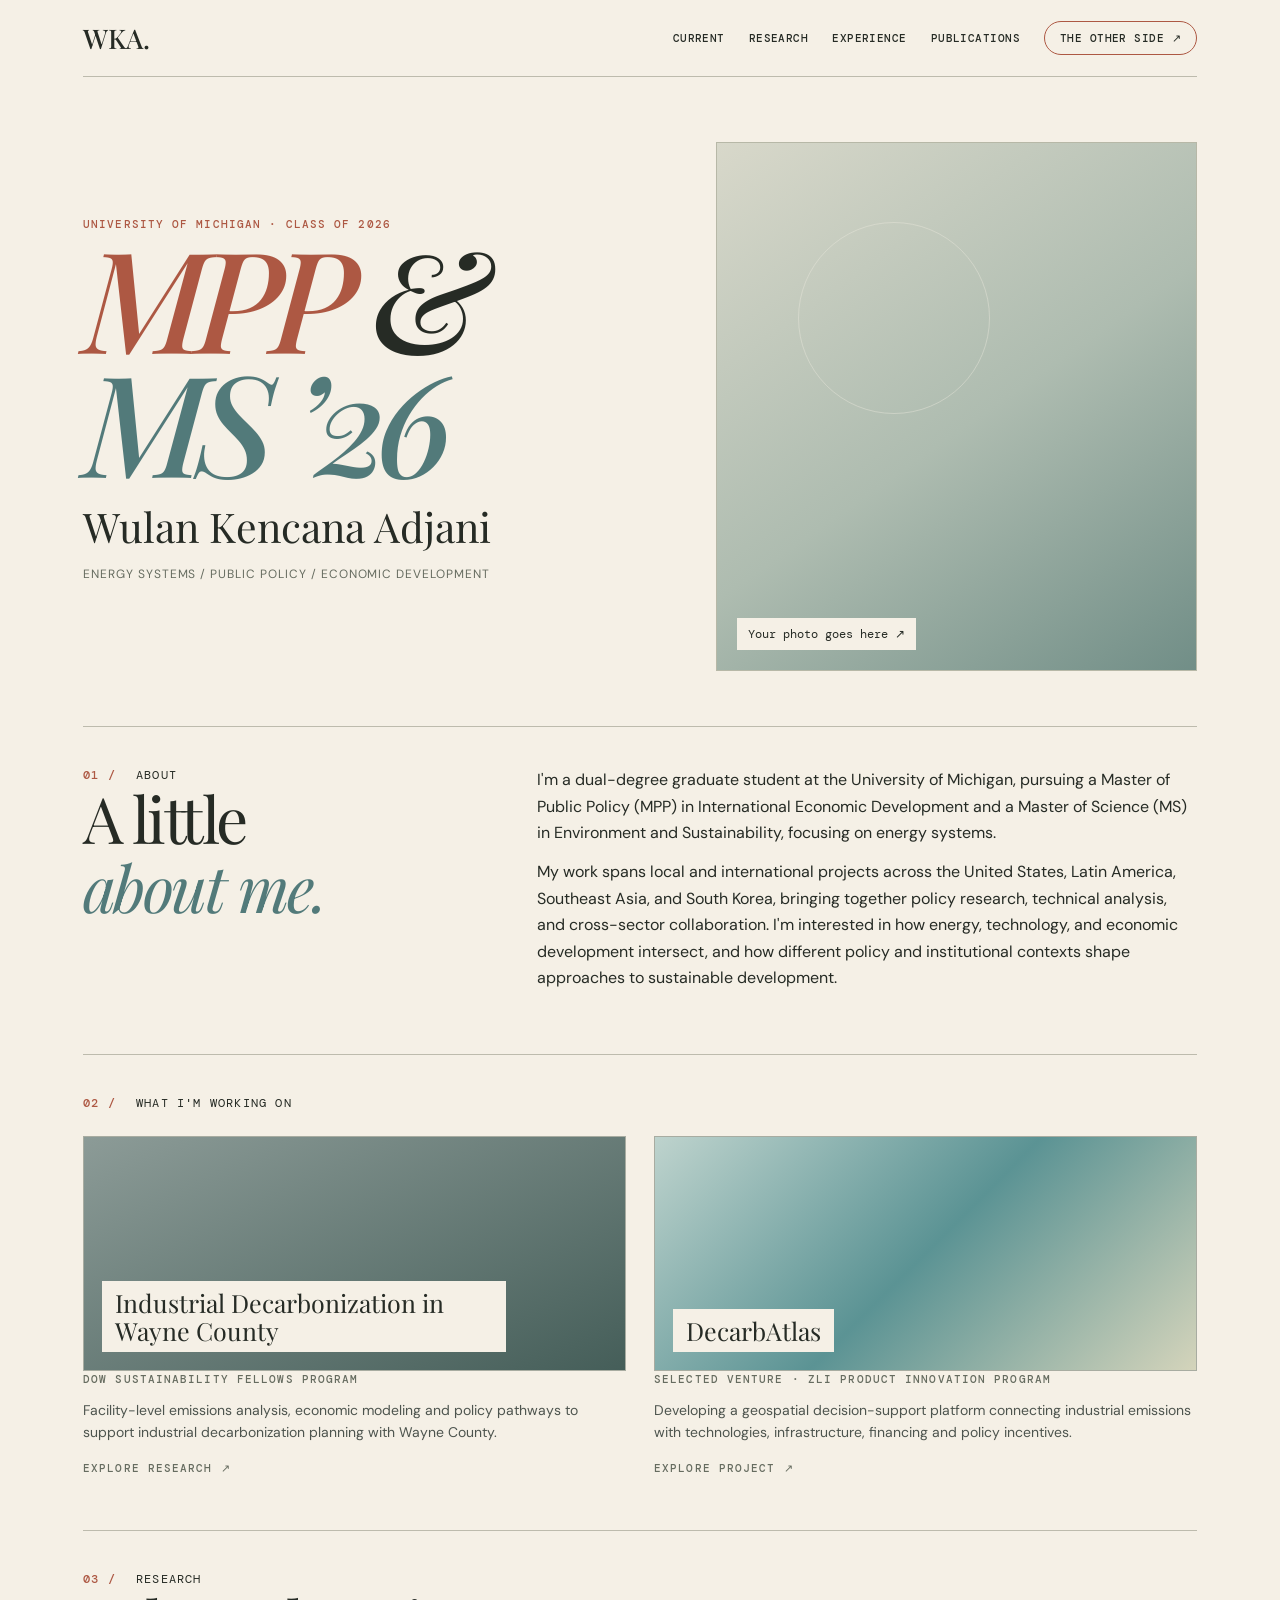
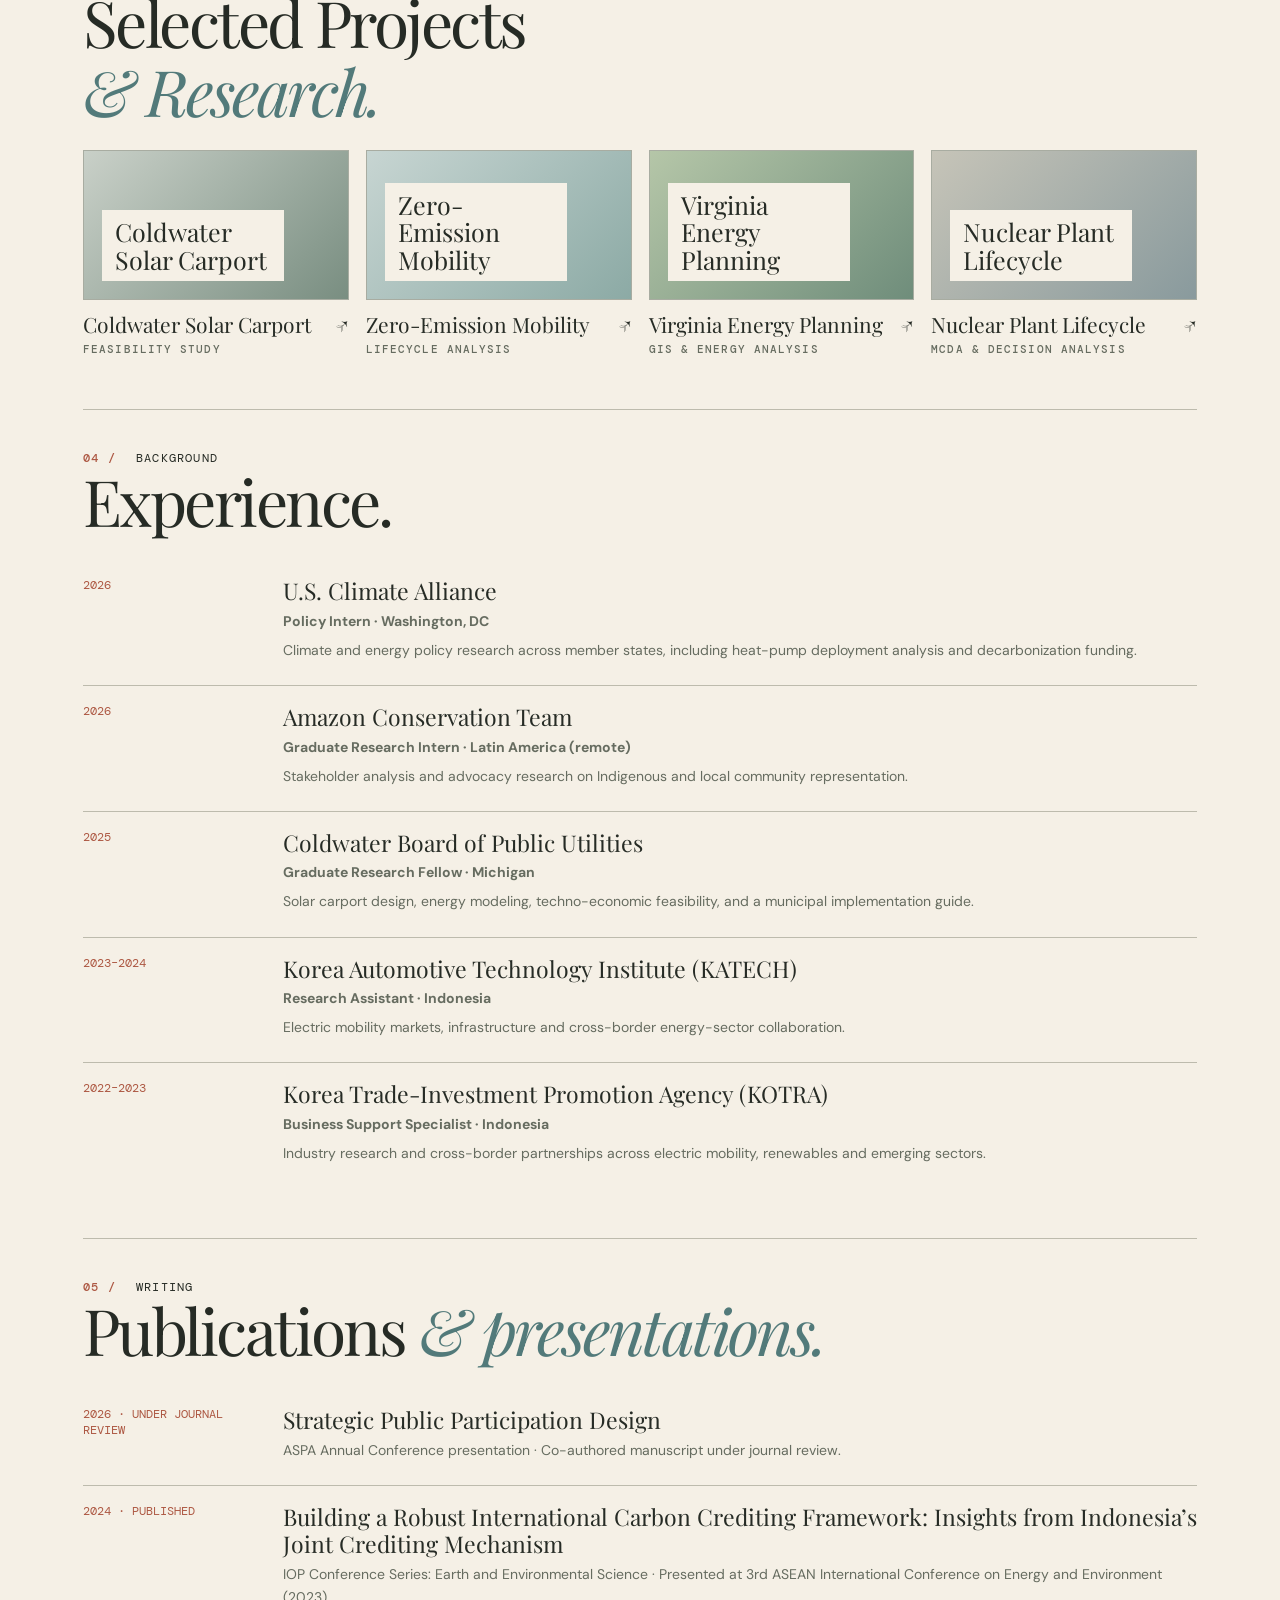
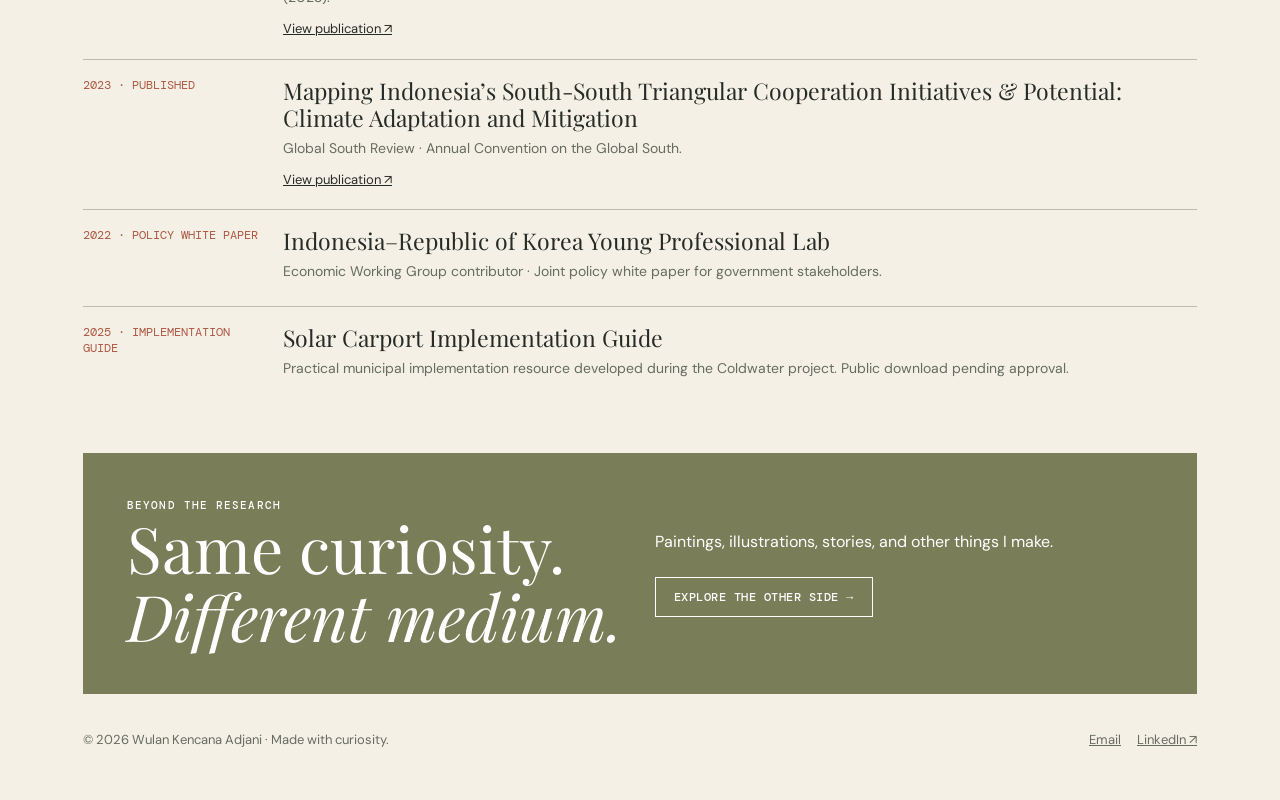
==== index.html @ bff62812 "Add files via upload" ====
<!doctype html><html lang="en"><head><meta charset="utf-8"><meta name="viewport" content="width=device-width, initial-scale=1"><meta name="description" content="Wulan Kencana Adjani — energy systems, public policy and economic development portfolio."><title>Home | Wulan Kencana Adjani</title><link rel="stylesheet" href="assets/style.css"></head><body><div class="wrap"><header class="topbar"><a class="logo" href="index.html">WKA.</a><nav class="nav"><a href="index.html#current">Current</a><a href="index.html#projects">Research</a><a href="index.html#experience">Experience</a><a href="index.html#publications">Publications</a><a class="other-link" href="art.html">The other side ↗</a></nav></header><main><section class="hero"><div><div class="eyebrow">University of Michigan · Class of 2026</div><h1><span class="rust">MPP</span> &amp;<br><span class="teal">MS ’26</span></h1><p class="hero-name">Wulan Kencana Adjani</p><p class="topics">Energy systems / Public policy / Economic development</p></div><div class="photo-placeholder" role="img" aria-label="Placeholder for Wulan's portrait"><span>Your photo goes here ↗</span></div></section><section class="section about" id="about"><div><div class="section-label"><b>01 /</b> About</div><h2>A little<br><em>about me.</em></h2></div><div><p>I'm a dual-degree graduate student at the University of Michigan, pursuing a Master of Public Policy (MPP) in International Economic Development and a Master of Science (MS) in Environment and Sustainability, focusing on energy systems.</p><p>My work spans local and international projects across the United States, Latin America, Southeast Asia, and South Korea, bringing together policy research, technical analysis, and cross-sector collaboration. I'm interested in how energy, technology, and economic development intersect, and how different policy and institutional contexts shape approaches to sustainable development.</p></div></section><section class="section" id="current"><div class="section-head"><div class="section-label"><b>02 /</b> What I'm working on</div></div><div class="cards"><a class="card" href="projects/wayne.html"><div class="visual industry"><span>Industrial Decarbonization in Wayne County</span></div><div class="tag">Dow Sustainability Fellows Program</div><p>Facility-level emissions analysis, economic modeling and policy pathways to support industrial decarbonization planning with Wayne County.</p><span class="tag">Explore research ↗</span></a><a class="card" href="projects/decarbatlas.html"><div class="visual atlas"><span>DecarbAtlas</span></div><div class="tag">Selected venture · ZLI Product Innovation Program</div><p>Developing a geospatial decision-support platform connecting industrial emissions with technologies, infrastructure, financing and policy incentives.</p><span class="tag">Explore project ↗</span></a></div></section><section class="section" id="projects"><div class="section-head"><div><div class="section-label"><b>03 /</b> Research</div><h2>Selected Projects<br><em>& Research.</em></h2></div></div><div class="projects"><a class="card" href="projects/coldwater.html"><div class="visual solar" aria-hidden="true"><span>Coldwater Solar Carport</span></div><h3>Coldwater Solar Carport <span class="arrow">↗</span></h3><div class="tag">Feasibility study</div></a><a class="card" href="projects/mobility.html"><div class="visual bus" aria-hidden="true"><span>Zero-Emission Mobility</span></div><h3>Zero-Emission Mobility <span class="arrow">↗</span></h3><div class="tag">Lifecycle analysis</div></a><a class="card" href="projects/virginia.html"><div class="visual virginia" aria-hidden="true"><span>Virginia Energy Planning</span></div><h3>Virginia Energy Planning <span class="arrow">↗</span></h3><div class="tag">GIS & energy analysis</div></a><a class="card" href="projects/nuclear.html"><div class="visual nuclear" aria-hidden="true"><span>Nuclear Plant Lifecycle</span></div><h3>Nuclear Plant Lifecycle <span class="arrow">↗</span></h3><div class="tag">MCDA & decision analysis</div></a></div></section><section class="section" id="experience"><div class="section-head"><div><div class="section-label"><b>04 /</b> Background</div><h2>Experience.</h2></div></div><div class="timeline"><div class="entry"><span class="date">2026</span><div><h3>U.S. Climate Alliance</h3><p><strong>Policy Intern · Washington, DC</strong></p><p>Climate and energy policy research across member states, including heat-pump deployment analysis and decarbonization funding.</p></div></div><div class="entry"><span class="date">2026</span><div><h3>Amazon Conservation Team</h3><p><strong>Graduate Research Intern · Latin America (remote)</strong></p><p>Stakeholder analysis and advocacy research on Indigenous and local community representation.</p></div></div><div class="entry"><span class="date">2025</span><div><h3>Coldwater Board of Public Utilities</h3><p><strong>Graduate Research Fellow · Michigan</strong></p><p>Solar carport design, energy modeling, techno-economic feasibility, and a municipal implementation guide.</p></div></div><div class="entry"><span class="date">2023–2024</span><div><h3>Korea Automotive Technology Institute (KATECH)</h3><p><strong>Research Assistant · Indonesia</strong></p><p>Electric mobility markets, infrastructure and cross-border energy-sector collaboration.</p></div></div><div class="entry"><span class="date">2022–2023</span><div><h3>Korea Trade-Investment Promotion Agency (KOTRA)</h3><p><strong>Business Support Specialist · Indonesia</strong></p><p>Industry research and cross-border partnerships across electric mobility, renewables and emerging sectors.</p></div></div></div></section><section class="section" id="publications"><div class="section-head"><div><div class="section-label"><b>05 /</b> Writing</div><h2>Publications <em>& presentations.</em></h2></div></div><div class="publications"><div class="entry"><span class="date">2026 · UNDER JOURNAL REVIEW</span><div><h3>Strategic Public Participation Design</h3><p>ASPA Annual Conference presentation · Co-authored manuscript under journal review.</p></div></div><div class="entry"><span class="date">2024 · PUBLISHED</span><div><h3>Building a Robust International Carbon Crediting Framework: Insights from Indonesia’s Joint Crediting Mechanism</h3><p>IOP Conference Series: Earth and Environmental Science · Presented at 3rd ASEAN International Conference on Energy and Environment (2023).</p><a href='https://doi.org/10.1088/1755-1315/1395/1/012030' target="_blank" rel="noopener">View publication ↗</a></div></div><div class="entry"><span class="date">2023 · PUBLISHED</span><div><h3>Mapping Indonesia’s South-South Triangular Cooperation Initiatives & Potential: Climate Adaptation and Mitigation</h3><p>Global South Review · Annual Convention on the Global South.</p><a href='https://doi.org/10.22146/globalsouth.91042' target="_blank" rel="noopener">View publication ↗</a></div></div><div class="entry"><span class="date">2022 · POLICY WHITE PAPER</span><div><h3>Indonesia–Republic of Korea Young Professional Lab</h3><p>Economic Working Group contributor · Joint policy white paper for government stakeholders.</p></div></div><div class="entry"><span class="date">2025 · IMPLEMENTATION GUIDE</span><div><h3>Solar Carport Implementation Guide</h3><p>Practical municipal implementation resource developed during the Coldwater project. Public download pending approval.</p></div></div></div></section><section class="art-cta"><div><div class="tag">Beyond the research</div><h2>Same curiosity.<br><em>Different medium.</em></h2></div><div><p>Paintings, illustrations, stories, and other things I make.</p><a class="button" href="art.html">Explore the other side →</a></div></section></main><footer><span>© 2026 Wulan Kencana Adjani · Made with curiosity.</span><span><a href="mailto:Wulanka@umich.edu">Email</a><a href="https://www.linkedin.com/" target="_blank" rel="noopener">LinkedIn ↗</a></span></footer></div></body></html>
---- assets/style.css ----
@import url('https://fonts.googleapis.com/css2?family=DM+Sans:wght@400;500;600;700&family=DM+Mono:wght@400;500&family=Playfair+Display:ital,wght@0,400;0,500;0,600;1,400;1,500&display=swap');
:root{--paper:#f5f0e6;--ink:#262b25;--muted:#666c60;--line:#bdbbad;--rust:#ad5843;--teal:#527a7a;--olive:#797d58}*{box-sizing:border-box}html{scroll-behavior:smooth}body{margin:0;background:var(--paper);color:var(--ink);font:16px/1.65 'DM Sans',sans-serif}a{color:inherit}a:hover{color:var(--rust)}.wrap{max-width:1190px;margin:auto;padding:0 38px}.topbar{display:flex;align-items:center;justify-content:space-between;padding:20px 0;border-bottom:1px solid var(--line);gap:20px}.logo{font:500 27px 'Playfair Display',serif;text-decoration:none}.nav{display:flex;gap:24px;align-items:center;flex-wrap:wrap}.nav a{font:500 11px 'DM Mono',monospace;text-transform:uppercase;letter-spacing:.04em;text-decoration:none}.nav .other-link{border:1px solid var(--rust);border-radius:40px;padding:9px 15px}.hero{display:grid;grid-template-columns:1.1fr .9fr;gap:45px;align-items:center;padding:65px 0 55px}.hero h1{font:italic 500 clamp(82px,11vw,162px)/.88 'Playfair Display',serif;letter-spacing:-.075em;margin:0 0 18px}.hero h1 .rust{color:var(--rust)}.hero h1 .teal{color:var(--teal)}.hero-name{font:400 clamp(25px,3.2vw,42px)/1.2 'Playfair Display',serif;margin:20px 0 14px}.eyebrow,.tag{font:500 11px/1.6 'DM Mono',monospace;text-transform:uppercase;letter-spacing:.1em}.eyebrow{color:var(--rust)}.topics{font-size:12px;letter-spacing:.08em;text-transform:uppercase;color:var(--muted)}.photo-placeholder{aspect-ratio:4/4.4;background:linear-gradient(145deg,#d8d8ca,#aebcb0 53%,#718e87);border:1px solid #b7b8a7;display:flex;align-items:end;padding:20px;position:relative;overflow:hidden}.photo-placeholder:after{content:'';position:absolute;width:190px;height:190px;border:1px solid #eae9de70;border-radius:50%;top:15%;left:17%}.photo-placeholder span{font:12px 'DM Mono',monospace;background:var(--paper);padding:8px 11px;z-index:1}.section{border-top:1px solid var(--line);padding:40px 0 50px}.section-head{display:flex;align-items:baseline;justify-content:space-between;gap:20px;margin-bottom:25px}.section-label{font:12px 'DM Mono',monospace;text-transform:uppercase;letter-spacing:.1em}.section-label b{color:var(--rust);font-weight:500;margin-right:12px}.section h2,.page-title{font:400 clamp(38px,5vw,66px)/1.08 'Playfair Display',serif;letter-spacing:-.04em;margin:0}.section h2 em,.page-title em{color:var(--teal);font-weight:400}.about{display:grid;grid-template-columns:.38fr .62fr;gap:50px}.about p{margin:0 0 13px;max-width:710px}.cards{display:grid;grid-template-columns:repeat(2,minmax(0,1fr));gap:28px}.card{text-decoration:none;display:block;position:relative}.visual{height:235px;background:#bfc7bc;position:relative;overflow:hidden;display:flex;align-items:end;padding:18px;border:1px solid #a8aca1}.visual.industry{background:linear-gradient(155deg,#8c9b97,#455e59)}.visual.atlas{background:linear-gradient(135deg,#bed3cd,#5b9394 50%,#d4d4bb)}.visual.solar{background:linear-gradient(135deg,#c9d0c8,#798e81)}.visual.bus{background:linear-gradient(135deg,#c7d5d2,#8caaa5)}.visual.virginia{background:linear-gradient(135deg,#b5c6a8,#6f8d7b)}.visual.nuclear{background:linear-gradient(135deg,#c6c4b8,#899a9d)}.visual span{background:var(--paper);padding:8px 13px;font:400 25px/1.1 'Playfair Display',serif;max-width:80%}.card h3{font:400 27px/1.2 'Playfair Display',serif;margin:12px 0 4px}.card p{font-size:14px;line-height:1.6;color:#4d544e;margin:10px 0}.card .tag{color:var(--muted)}.arrow{font-size:20px;float:right}.projects{display:grid;grid-template-columns:repeat(4,minmax(0,1fr));gap:17px}.projects .visual{height:150px}.projects h3{font-size:21px}.timeline .entry,.publications .entry{border-top:1px solid var(--line);padding:17px 0;display:grid;grid-template-columns:175px 1fr;gap:25px}.timeline .entry:first-child,.publications .entry:first-child{border-top:0}.date{font:12px 'DM Mono',monospace;color:var(--rust)}.entry h3{font:400 23px/1.2 'Playfair Display',serif;margin:0 0 5px}.entry p{font-size:14px;color:var(--muted);margin:0 0 6px}.entry a{font-size:13px}.art-cta{background:var(--olive);color:#fff;padding:44px;display:grid;grid-template-columns:1fr 1fr;gap:30px;align-items:center}.art-cta h2{font:400 clamp(38px,5vw,66px)/1.06 'Playfair Display',serif;margin:0}.art-cta h2 em{font-weight:400}.art-cta p{margin:0 0 22px}.button{display:inline-block;padding:11px 18px;border:1px solid currentColor;text-decoration:none;font:500 12px 'DM Mono',monospace;text-transform:uppercase;letter-spacing:.04em}.button:hover{background:var(--paper);color:var(--ink)}footer{padding:35px 0 50px;display:flex;justify-content:space-between;gap:20px;font-size:13px;color:var(--muted)}footer a{margin-left:16px}.page-hero{padding:65px 0 35px}.page-hero .tag{color:var(--rust)}.page-hero p{max-width:790px}.detail-grid{display:grid;grid-template-columns:1fr 2fr;gap:40px}.detail-grid h2{font:400 33px 'Playfair Display',serif;margin:0}.detail-grid p,.detail-grid li{font-size:15px}.detail-grid ul{padding-left:20px}.detail-visual{height:350px;margin:15px 0 30px}.note{background:#e6e8dc;border-left:3px solid var(--olive);padding:17px 20px;margin:22px 0;font-size:14px}.art-hero{background:#e5ddd9;padding:55px 35px}.art-hero h1{font:italic 400 clamp(54px,8vw,108px)/1 'Playfair Display',serif;color:#7e514c;margin:15px 0}.art-grid{display:grid;grid-template-columns:repeat(2,1fr);gap:25px}.art-box{aspect-ratio:4/3;background:#d7c8c0;border:1px dashed #a3948e;display:grid;place-items:center;text-align:center;padding:25px;color:#695c58}.art-box:nth-child(2){background:#cad3c1}.art-box:nth-child(3){background:#b9c5bf}.art-box:nth-child(4){background:#ded1bd}.back{display:inline-block;margin-top:15px;font-size:13px}.footnote{font-size:13px;color:var(--muted)}@media(max-width:780px){.wrap{padding:0 20px}.nav{gap:12px}.nav a{font-size:10px}.hero{grid-template-columns:1fr;padding:40px 0}.hero h1{font-size:clamp(75px,16vw,135px)}.photo-placeholder{aspect-ratio:16/10}.about,.detail-grid,.art-cta{grid-template-columns:1fr}.projects{grid-template-columns:repeat(2,1fr)}.timeline .entry,.publications .entry{grid-template-columns:1fr;gap:4px}.art-cta{padding:30px 23px}}@media(max-width:480px){.topbar{align-items:flex-start}.nav{justify-content:flex-end}.cards,.projects,.art-grid{grid-template-columns:1fr}.projects .visual{height:210px}.hero h1{font-size:76px}.section h2{font-size:42px}footer{display:block}footer a{margin:0 14px 0 0}}
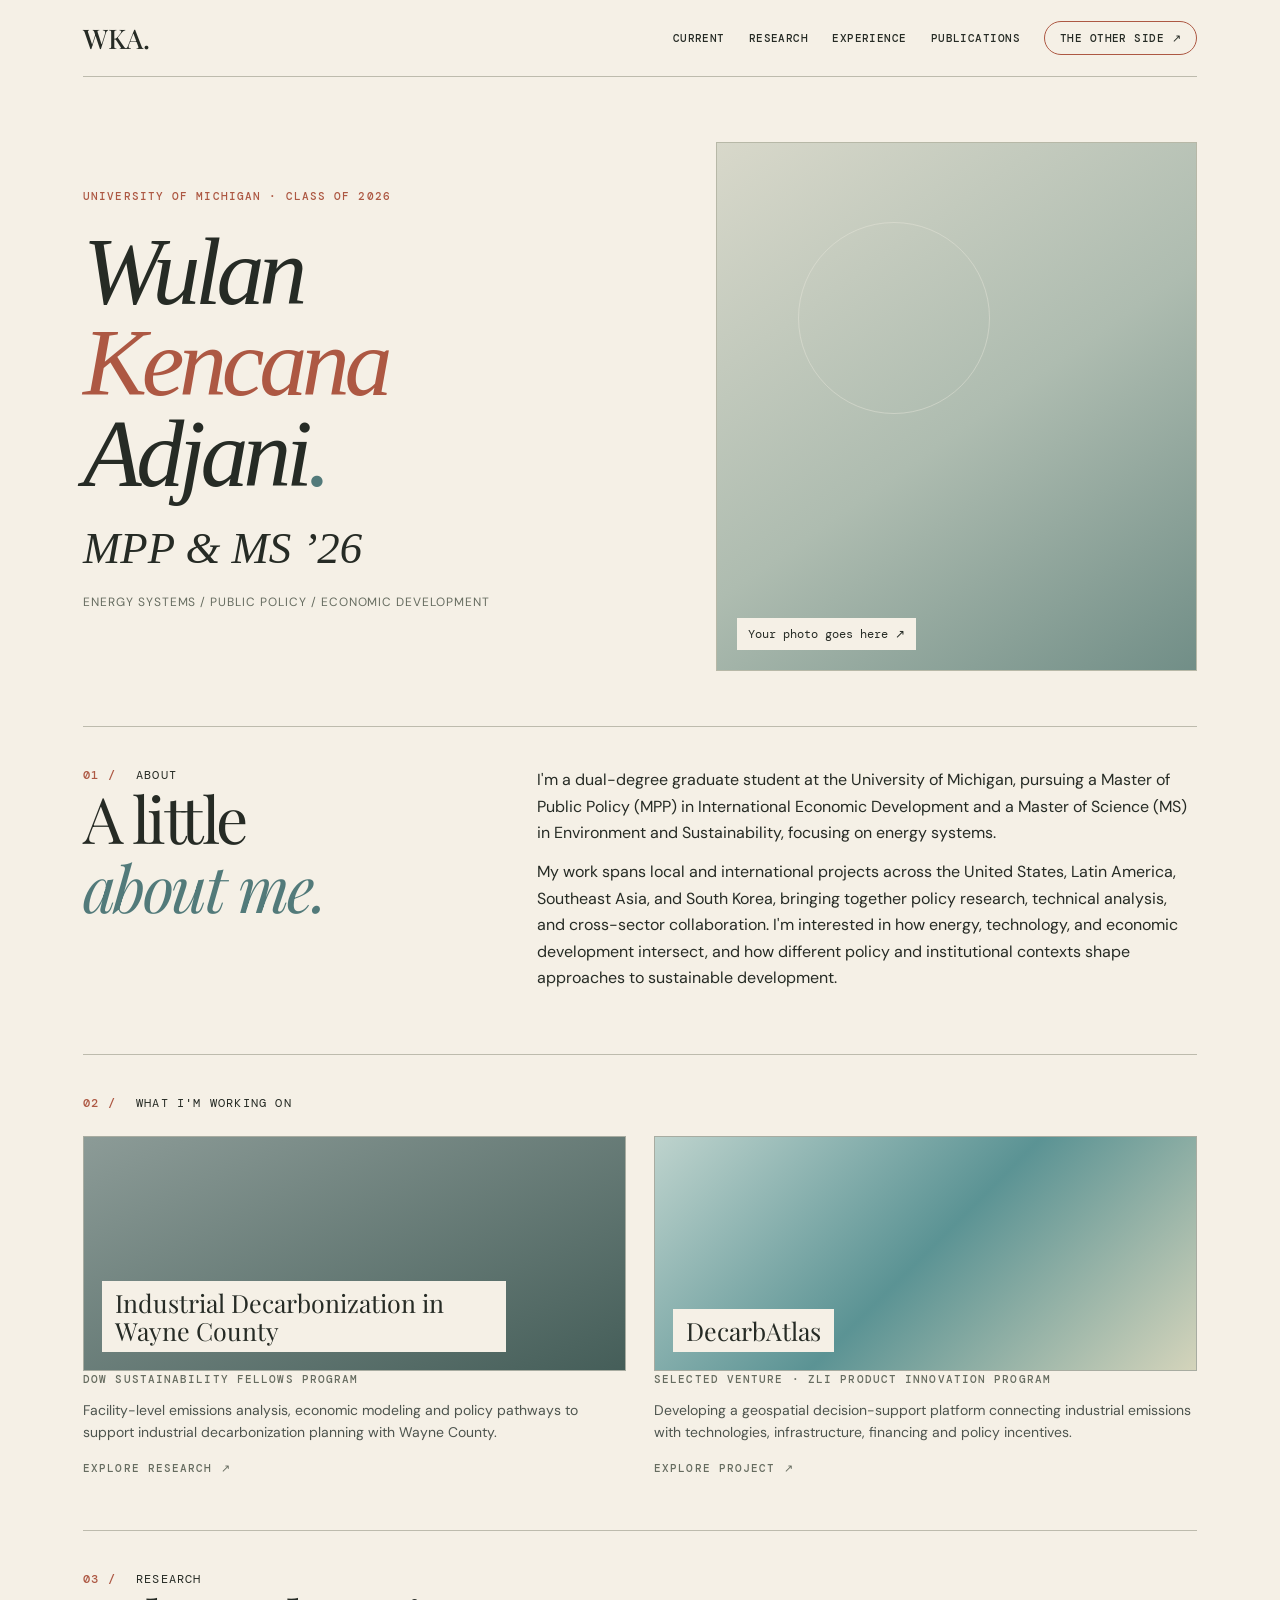
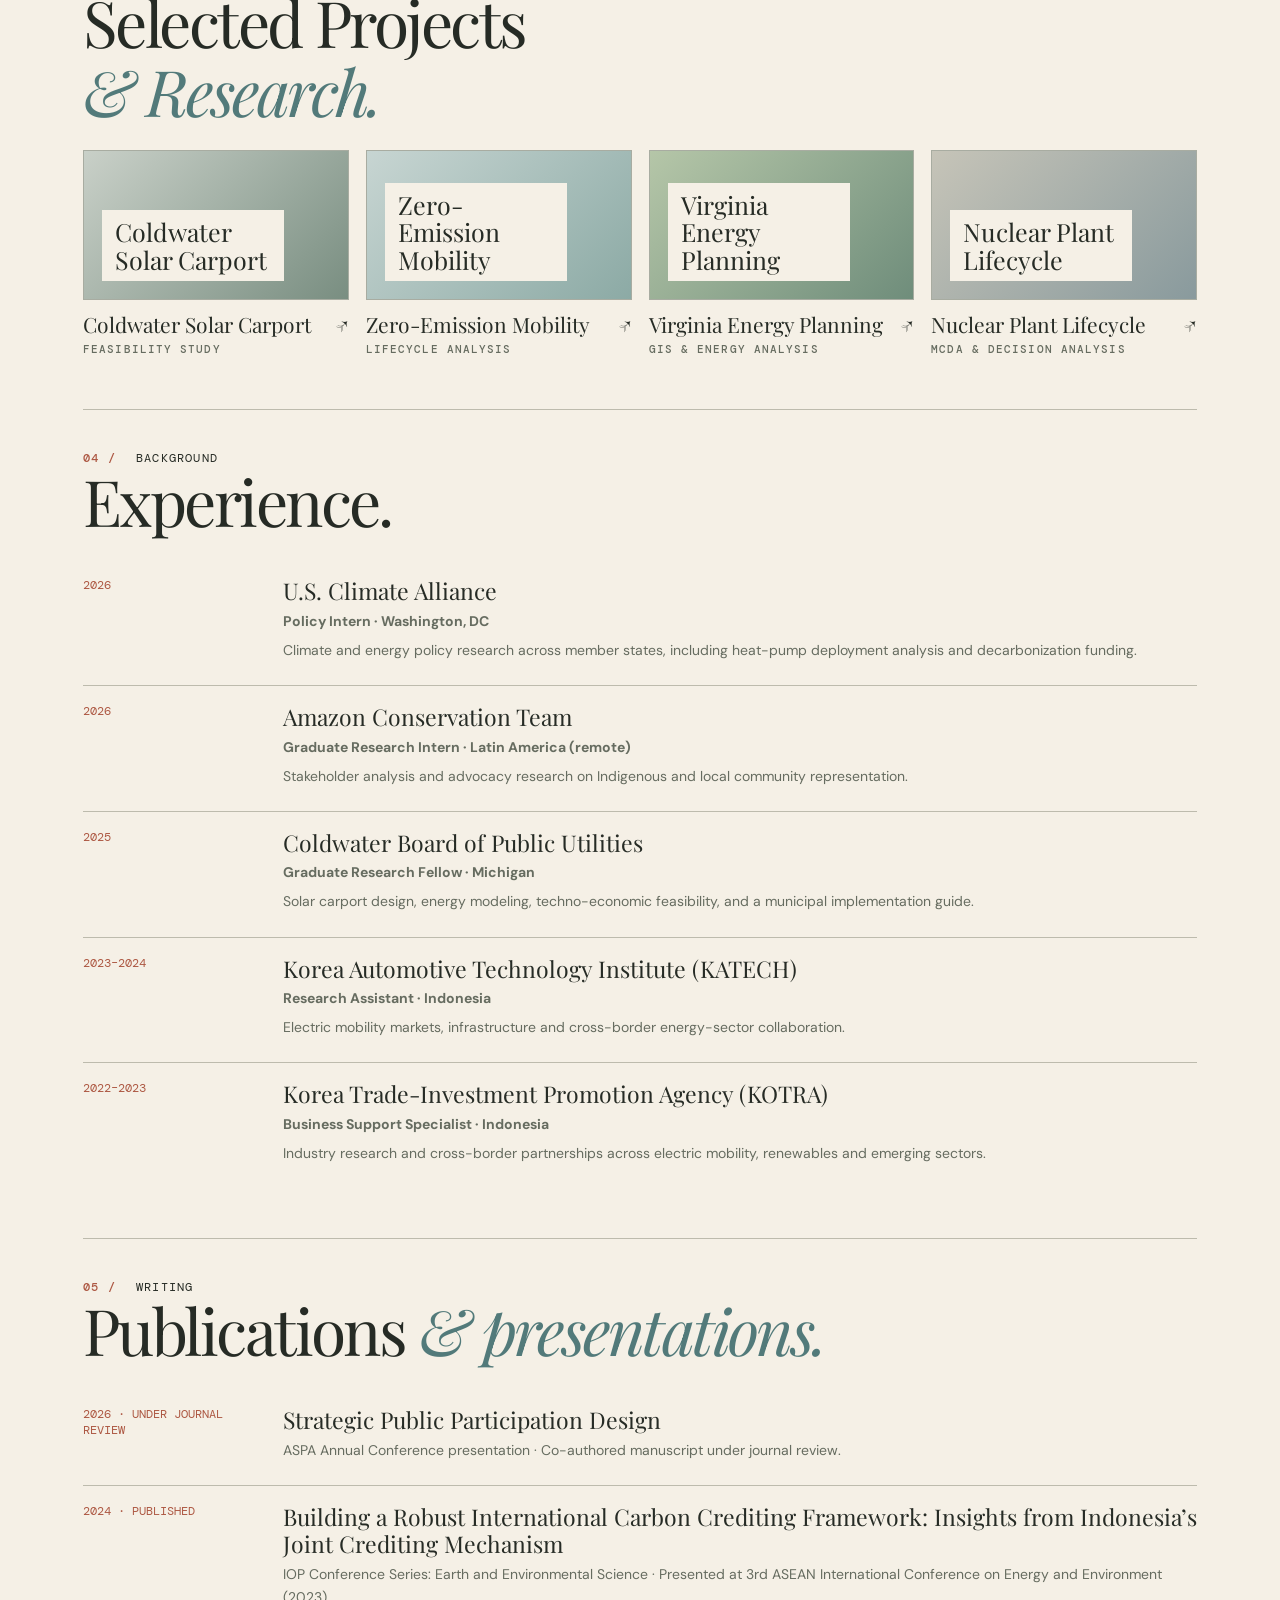
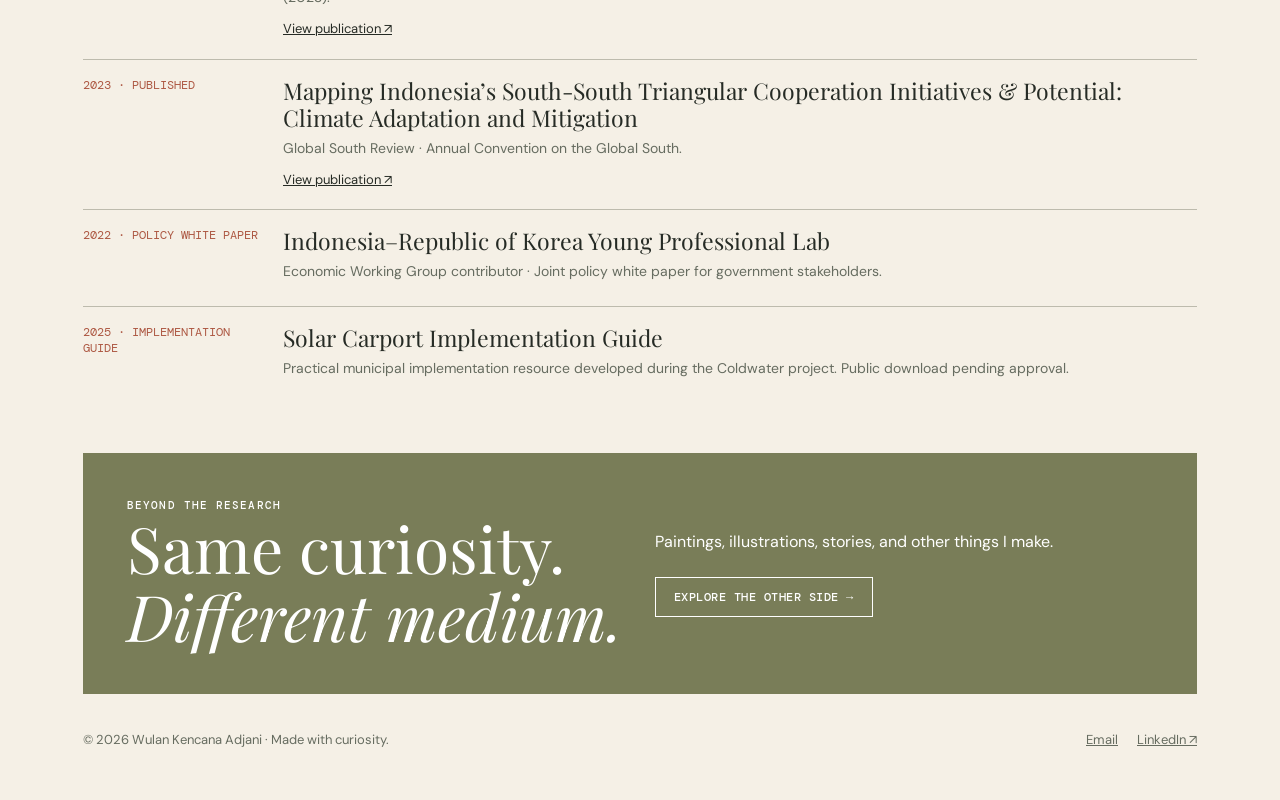
==== commit 1a77d25c: "Update index.html" ====
--- a/index.html
+++ b/index.html
@@ -1 +1,224 @@
-<!doctype html><html lang="en"><head><meta charset="utf-8"><meta name="viewport" content="width=device-width, initial-scale=1"><meta name="description" content="Wulan Kencana Adjani — energy systems, public policy and economic development portfolio."><title>Home | Wulan Kencana Adjani</title><link rel="stylesheet" href="assets/style.css"></head><body><div class="wrap"><header class="topbar"><a class="logo" href="index.html">WKA.</a><nav class="nav"><a href="index.html#current">Current</a><a href="index.html#projects">Research</a><a href="index.html#experience">Experience</a><a href="index.html#publications">Publications</a><a class="other-link" href="art.html">The other side ↗</a></nav></header><main><section class="hero"><div><div class="eyebrow">University of Michigan · Class of 2026</div><h1><span class="rust">MPP</span> &amp;<br><span class="teal">MS ’26</span></h1><p class="hero-name">Wulan Kencana Adjani</p><p class="topics">Energy systems / Public policy / Economic development</p></div><div class="photo-placeholder" role="img" aria-label="Placeholder for Wulan's portrait"><span>Your photo goes here ↗</span></div></section><section class="section about" id="about"><div><div class="section-label"><b>01 /</b> About</div><h2>A little<br><em>about me.</em></h2></div><div><p>I'm a dual-degree graduate student at the University of Michigan, pursuing a Master of Public Policy (MPP) in International Economic Development and a Master of Science (MS) in Environment and Sustainability, focusing on energy systems.</p><p>My work spans local and international projects across the United States, Latin America, Southeast Asia, and South Korea, bringing together policy research, technical analysis, and cross-sector collaboration. I'm interested in how energy, technology, and economic development intersect, and how different policy and institutional contexts shape approaches to sustainable development.</p></div></section><section class="section" id="current"><div class="section-head"><div class="section-label"><b>02 /</b> What I'm working on</div></div><div class="cards"><a class="card" href="projects/wayne.html"><div class="visual industry"><span>Industrial Decarbonization in Wayne County</span></div><div class="tag">Dow Sustainability Fellows Program</div><p>Facility-level emissions analysis, economic modeling and policy pathways to support industrial decarbonization planning with Wayne County.</p><span class="tag">Explore research ↗</span></a><a class="card" href="projects/decarbatlas.html"><div class="visual atlas"><span>DecarbAtlas</span></div><div class="tag">Selected venture · ZLI Product Innovation Program</div><p>Developing a geospatial decision-support platform connecting industrial emissions with technologies, infrastructure, financing and policy incentives.</p><span class="tag">Explore project ↗</span></a></div></section><section class="section" id="projects"><div class="section-head"><div><div class="section-label"><b>03 /</b> Research</div><h2>Selected Projects<br><em>& Research.</em></h2></div></div><div class="projects"><a class="card" href="projects/coldwater.html"><div class="visual solar" aria-hidden="true"><span>Coldwater Solar Carport</span></div><h3>Coldwater Solar Carport <span class="arrow">↗</span></h3><div class="tag">Feasibility study</div></a><a class="card" href="projects/mobility.html"><div class="visual bus" aria-hidden="true"><span>Zero-Emission Mobility</span></div><h3>Zero-Emission Mobility <span class="arrow">↗</span></h3><div class="tag">Lifecycle analysis</div></a><a class="card" href="projects/virginia.html"><div class="visual virginia" aria-hidden="true"><span>Virginia Energy Planning</span></div><h3>Virginia Energy Planning <span class="arrow">↗</span></h3><div class="tag">GIS & energy analysis</div></a><a class="card" href="projects/nuclear.html"><div class="visual nuclear" aria-hidden="true"><span>Nuclear Plant Lifecycle</span></div><h3>Nuclear Plant Lifecycle <span class="arrow">↗</span></h3><div class="tag">MCDA & decision analysis</div></a></div></section><section class="section" id="experience"><div class="section-head"><div><div class="section-label"><b>04 /</b> Background</div><h2>Experience.</h2></div></div><div class="timeline"><div class="entry"><span class="date">2026</span><div><h3>U.S. Climate Alliance</h3><p><strong>Policy Intern · Washington, DC</strong></p><p>Climate and energy policy research across member states, including heat-pump deployment analysis and decarbonization funding.</p></div></div><div class="entry"><span class="date">2026</span><div><h3>Amazon Conservation Team</h3><p><strong>Graduate Research Intern · Latin America (remote)</strong></p><p>Stakeholder analysis and advocacy research on Indigenous and local community representation.</p></div></div><div class="entry"><span class="date">2025</span><div><h3>Coldwater Board of Public Utilities</h3><p><strong>Graduate Research Fellow · Michigan</strong></p><p>Solar carport design, energy modeling, techno-economic feasibility, and a municipal implementation guide.</p></div></div><div class="entry"><span class="date">2023–2024</span><div><h3>Korea Automotive Technology Institute (KATECH)</h3><p><strong>Research Assistant · Indonesia</strong></p><p>Electric mobility markets, infrastructure and cross-border energy-sector collaboration.</p></div></div><div class="entry"><span class="date">2022–2023</span><div><h3>Korea Trade-Investment Promotion Agency (KOTRA)</h3><p><strong>Business Support Specialist · Indonesia</strong></p><p>Industry research and cross-border partnerships across electric mobility, renewables and emerging sectors.</p></div></div></div></section><section class="section" id="publications"><div class="section-head"><div><div class="section-label"><b>05 /</b> Writing</div><h2>Publications <em>& presentations.</em></h2></div></div><div class="publications"><div class="entry"><span class="date">2026 · UNDER JOURNAL REVIEW</span><div><h3>Strategic Public Participation Design</h3><p>ASPA Annual Conference presentation · Co-authored manuscript under journal review.</p></div></div><div class="entry"><span class="date">2024 · PUBLISHED</span><div><h3>Building a Robust International Carbon Crediting Framework: Insights from Indonesia’s Joint Crediting Mechanism</h3><p>IOP Conference Series: Earth and Environmental Science · Presented at 3rd ASEAN International Conference on Energy and Environment (2023).</p><a href='https://doi.org/10.1088/1755-1315/1395/1/012030' target="_blank" rel="noopener">View publication ↗</a></div></div><div class="entry"><span class="date">2023 · PUBLISHED</span><div><h3>Mapping Indonesia’s South-South Triangular Cooperation Initiatives & Potential: Climate Adaptation and Mitigation</h3><p>Global South Review · Annual Convention on the Global South.</p><a href='https://doi.org/10.22146/globalsouth.91042' target="_blank" rel="noopener">View publication ↗</a></div></div><div class="entry"><span class="date">2022 · POLICY WHITE PAPER</span><div><h3>Indonesia–Republic of Korea Young Professional Lab</h3><p>Economic Working Group contributor · Joint policy white paper for government stakeholders.</p></div></div><div class="entry"><span class="date">2025 · IMPLEMENTATION GUIDE</span><div><h3>Solar Carport Implementation Guide</h3><p>Practical municipal implementation resource developed during the Coldwater project. Public download pending approval.</p></div></div></div></section><section class="art-cta"><div><div class="tag">Beyond the research</div><h2>Same curiosity.<br><em>Different medium.</em></h2></div><div><p>Paintings, illustrations, stories, and other things I make.</p><a class="button" href="art.html">Explore the other side →</a></div></section></main><footer><span>© 2026 Wulan Kencana Adjani · Made with curiosity.</span><span><a href="mailto:Wulanka@umich.edu">Email</a><a href="https://www.linkedin.com/" target="_blank" rel="noopener">LinkedIn ↗</a></span></footer></div></body></html>+
+<!doctype html>
+<html lang="en">
+<head>
+<meta charset="utf-8">
+<meta name="viewport" content="width=device-width, initial-scale=1">
+<meta name="description" content="Wulan Kencana Adjani — energy systems, public policy and economic development portfolio.">
+<title>Home | Wulan Kencana Adjani</title>
+<link rel="stylesheet" href="assets/style.css">
+<style>
+/* Name-first editorial homepage */
+.hero h1.main-name {
+  font-family: "Bodoni Moda", Georgia, serif;
+  font-size: clamp(3.5rem, 7.5vw, 8rem);
+  font-weight: 500;
+  line-height: .95;
+  letter-spacing: -.055em;
+  margin: 20px 0 25px;
+}
+.hero .hero-name.degree-line {
+  font-family: "Bodoni Moda", Georgia, serif;
+  font-size: clamp(2rem, 3.5vw, 3.5rem);
+  font-style: italic;
+  font-weight: 500;
+  line-height: 1.1;
+  margin: 0 0 20px;
+}
+</style>
+</head>
+<body>
+<div class="wrap">
+<header class="topbar">
+<a class="logo" href="index.html">WKA.</a>
+<nav class="nav">
+<a href="index.html#current">Current</a>
+<a href="index.html#projects">Research</a>
+<a href="index.html#experience">Experience</a>
+<a href="index.html#publications">Publications</a>
+<a class="other-link" href="art.html">The other side ↗</a>
+</nav>
+</header>
+
+<main>
+<section class="hero">
+<div>
+<div class="eyebrow">University of Michigan · Class of 2026</div>
+<h1 class="main-name">
+Wulan<br>
+<span class="rust">Kencana</span><br>
+Adjani<span class="teal">.</span>
+</h1>
+<p class="hero-name degree-line">
+<span class="rust">MPP</span> &amp; <span class="teal">MS ’26</span>
+</p>
+<p class="topics">Energy systems / Public policy / Economic development</p>
+</div>
+<div class="photo-placeholder" role="img" aria-label="Placeholder for Wulan's portrait">
+<span>Your photo goes here ↗</span>
+</div>
+</section>
+
+<section class="section about" id="about">
+<div>
+<div class="section-label"><b>01 /</b> About</div>
+<h2>A little<br><em>about me.</em></h2>
+</div>
+<div>
+<p>I'm a dual-degree graduate student at the University of Michigan, pursuing a Master of Public Policy (MPP) in International Economic Development and a Master of Science (MS) in Environment and Sustainability, focusing on energy systems.</p>
+<p>My work spans local and international projects across the United States, Latin America, Southeast Asia, and South Korea, bringing together policy research, technical analysis, and cross-sector collaboration. I'm interested in how energy, technology, and economic development intersect, and how different policy and institutional contexts shape approaches to sustainable development.</p>
+</div>
+</section>
+
+<section class="section" id="current">
+<div class="section-head">
+<div class="section-label"><b>02 /</b> What I'm working on</div>
+</div>
+<div class="cards">
+<a class="card" href="projects/wayne.html">
+<div class="visual industry"><span>Industrial Decarbonization in Wayne County</span></div>
+<div class="tag">Dow Sustainability Fellows Program</div>
+<p>Facility-level emissions analysis, economic modeling and policy pathways to support industrial decarbonization planning with Wayne County.</p>
+<span class="tag">Explore research ↗</span>
+</a>
+<a class="card" href="projects/decarbatlas.html">
+<div class="visual atlas"><span>DecarbAtlas</span></div>
+<div class="tag">Selected venture · ZLI Product Innovation Program</div>
+<p>Developing a geospatial decision-support platform connecting industrial emissions with technologies, infrastructure, financing and policy incentives.</p>
+<span class="tag">Explore project ↗</span>
+</a>
+</div>
+</section>
+
+<section class="section" id="projects">
+<div class="section-head">
+<div>
+<div class="section-label"><b>03 /</b> Research</div>
+<h2>Selected Projects<br><em>&amp; Research.</em></h2>
+</div>
+</div>
+<div class="projects">
+<a class="card" href="projects/coldwater.html">
+<div class="visual solar" aria-hidden="true"><span>Coldwater Solar Carport</span></div>
+<h3>Coldwater Solar Carport <span class="arrow">↗</span></h3>
+<div class="tag">Feasibility study</div>
+</a>
+<a class="card" href="projects/mobility.html">
+<div class="visual bus" aria-hidden="true"><span>Zero-Emission Mobility</span></div>
+<h3>Zero-Emission Mobility <span class="arrow">↗</span></h3>
+<div class="tag">Lifecycle analysis</div>
+</a>
+<a class="card" href="projects/virginia.html">
+<div class="visual virginia" aria-hidden="true"><span>Virginia Energy Planning</span></div>
+<h3>Virginia Energy Planning <span class="arrow">↗</span></h3>
+<div class="tag">GIS &amp; energy analysis</div>
+</a>
+<a class="card" href="projects/nuclear.html">
+<div class="visual nuclear" aria-hidden="true"><span>Nuclear Plant Lifecycle</span></div>
+<h3>Nuclear Plant Lifecycle <span class="arrow">↗</span></h3>
+<div class="tag">MCDA &amp; decision analysis</div>
+</a>
+</div>
+</section>
+
+<section class="section" id="experience">
+<div class="section-head">
+<div>
+<div class="section-label"><b>04 /</b> Background</div>
+<h2>Experience.</h2>
+</div>
+</div>
+<div class="timeline">
+<div class="entry">
+<span class="date">2026</span>
+<div><h3>U.S. Climate Alliance</h3>
+<p><strong>Policy Intern · Washington, DC</strong></p>
+<p>Climate and energy policy research across member states, including heat-pump deployment analysis and decarbonization funding.</p></div>
+</div>
+<div class="entry">
+<span class="date">2026</span>
+<div><h3>Amazon Conservation Team</h3>
+<p><strong>Graduate Research Intern · Latin America (remote)</strong></p>
+<p>Stakeholder analysis and advocacy research on Indigenous and local community representation.</p></div>
+</div>
+<div class="entry">
+<span class="date">2025</span>
+<div><h3>Coldwater Board of Public Utilities</h3>
+<p><strong>Graduate Research Fellow · Michigan</strong></p>
+<p>Solar carport design, energy modeling, techno-economic feasibility, and a municipal implementation guide.</p></div>
+</div>
+<div class="entry">
+<span class="date">2023–2024</span>
+<div><h3>Korea Automotive Technology Institute (KATECH)</h3>
+<p><strong>Research Assistant · Indonesia</strong></p>
+<p>Electric mobility markets, infrastructure and cross-border energy-sector collaboration.</p></div>
+</div>
+<div class="entry">
+<span class="date">2022–2023</span>
+<div><h3>Korea Trade-Investment Promotion Agency (KOTRA)</h3>
+<p><strong>Business Support Specialist · Indonesia</strong></p>
+<p>Industry research and cross-border partnerships across electric mobility, renewables and emerging sectors.</p></div>
+</div>
+</div>
+</section>
+
+<section class="section" id="publications">
+<div class="section-head">
+<div>
+<div class="section-label"><b>05 /</b> Writing</div>
+<h2>Publications <em>&amp; presentations.</em></h2>
+</div>
+</div>
+<div class="publications">
+<div class="entry">
+<span class="date">2026 · UNDER JOURNAL REVIEW</span>
+<div><h3>Strategic Public Participation Design</h3>
+<p>ASPA Annual Conference presentation · Co-authored manuscript under journal review.</p></div>
+</div>
+<div class="entry">
+<span class="date">2024 · PUBLISHED</span>
+<div><h3>Building a Robust International Carbon Crediting Framework: Insights from Indonesia’s Joint Crediting Mechanism</h3>
+<p>IOP Conference Series: Earth and Environmental Science · Presented at 3rd ASEAN International Conference on Energy and Environment (2023).</p>
+<a href="https://doi.org/10.1088/1755-1315/1395/1/012030" target="_blank" rel="noopener">View publication ↗</a></div>
+</div>
+<div class="entry">
+<span class="date">2023 · PUBLISHED</span>
+<div><h3>Mapping Indonesia’s South-South Triangular Cooperation Initiatives &amp; Potential: Climate Adaptation and Mitigation</h3>
+<p>Global South Review · Annual Convention on the Global South.</p>
+<a href="https://doi.org/10.22146/globalsouth.91042" target="_blank" rel="noopener">View publication ↗</a></div>
+</div>
+<div class="entry">
+<span class="date">2022 · POLICY WHITE PAPER</span>
+<div><h3>Indonesia–Republic of Korea Young Professional Lab</h3>
+<p>Economic Working Group contributor · Joint policy white paper for government stakeholders.</p></div>
+</div>
+<div class="entry">
+<span class="date">2025 · IMPLEMENTATION GUIDE</span>
+<div><h3>Solar Carport Implementation Guide</h3>
+<p>Practical municipal implementation resource developed during the Coldwater project. Public download pending approval.</p></div>
+</div>
+</div>
+</section>
+
+<section class="art-cta">
+<div>
+<div class="tag">Beyond the research</div>
+<h2>Same curiosity.<br><em>Different medium.</em></h2>
+</div>
+<div>
+<p>Paintings, illustrations, stories, and other things I make.</p>
+<a class="button" href="art.html">Explore the other side →</a>
+</div>
+</section>
+</main>
+
+<footer>
+<span>© 2026 Wulan Kencana Adjani · Made with curiosity.</span>
+<span>
+<a href="mailto:Wulanka@umich.edu">Email</a>
+<a href="https://www.linkedin.com/" target="_blank" rel="noopener">LinkedIn ↗</a>
+</span>
+</footer>
+</div>
+</body>
+</html>
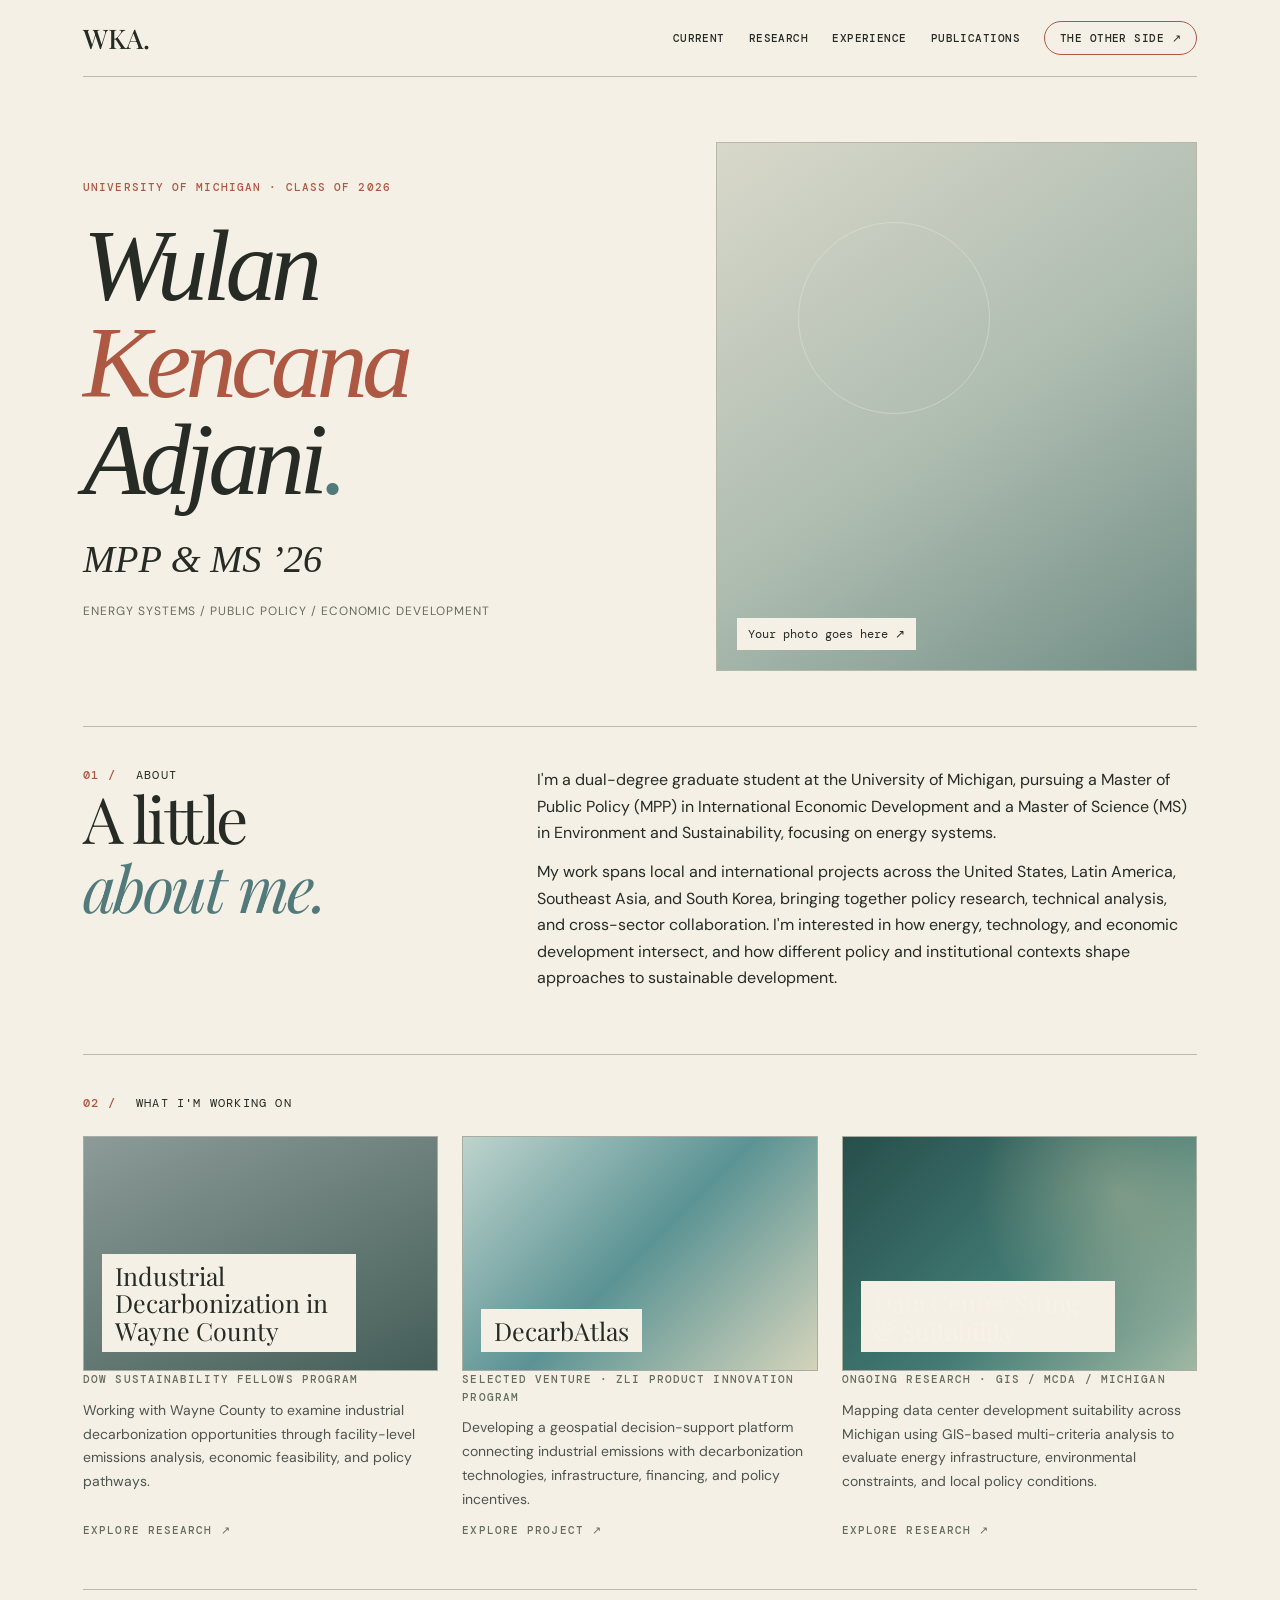
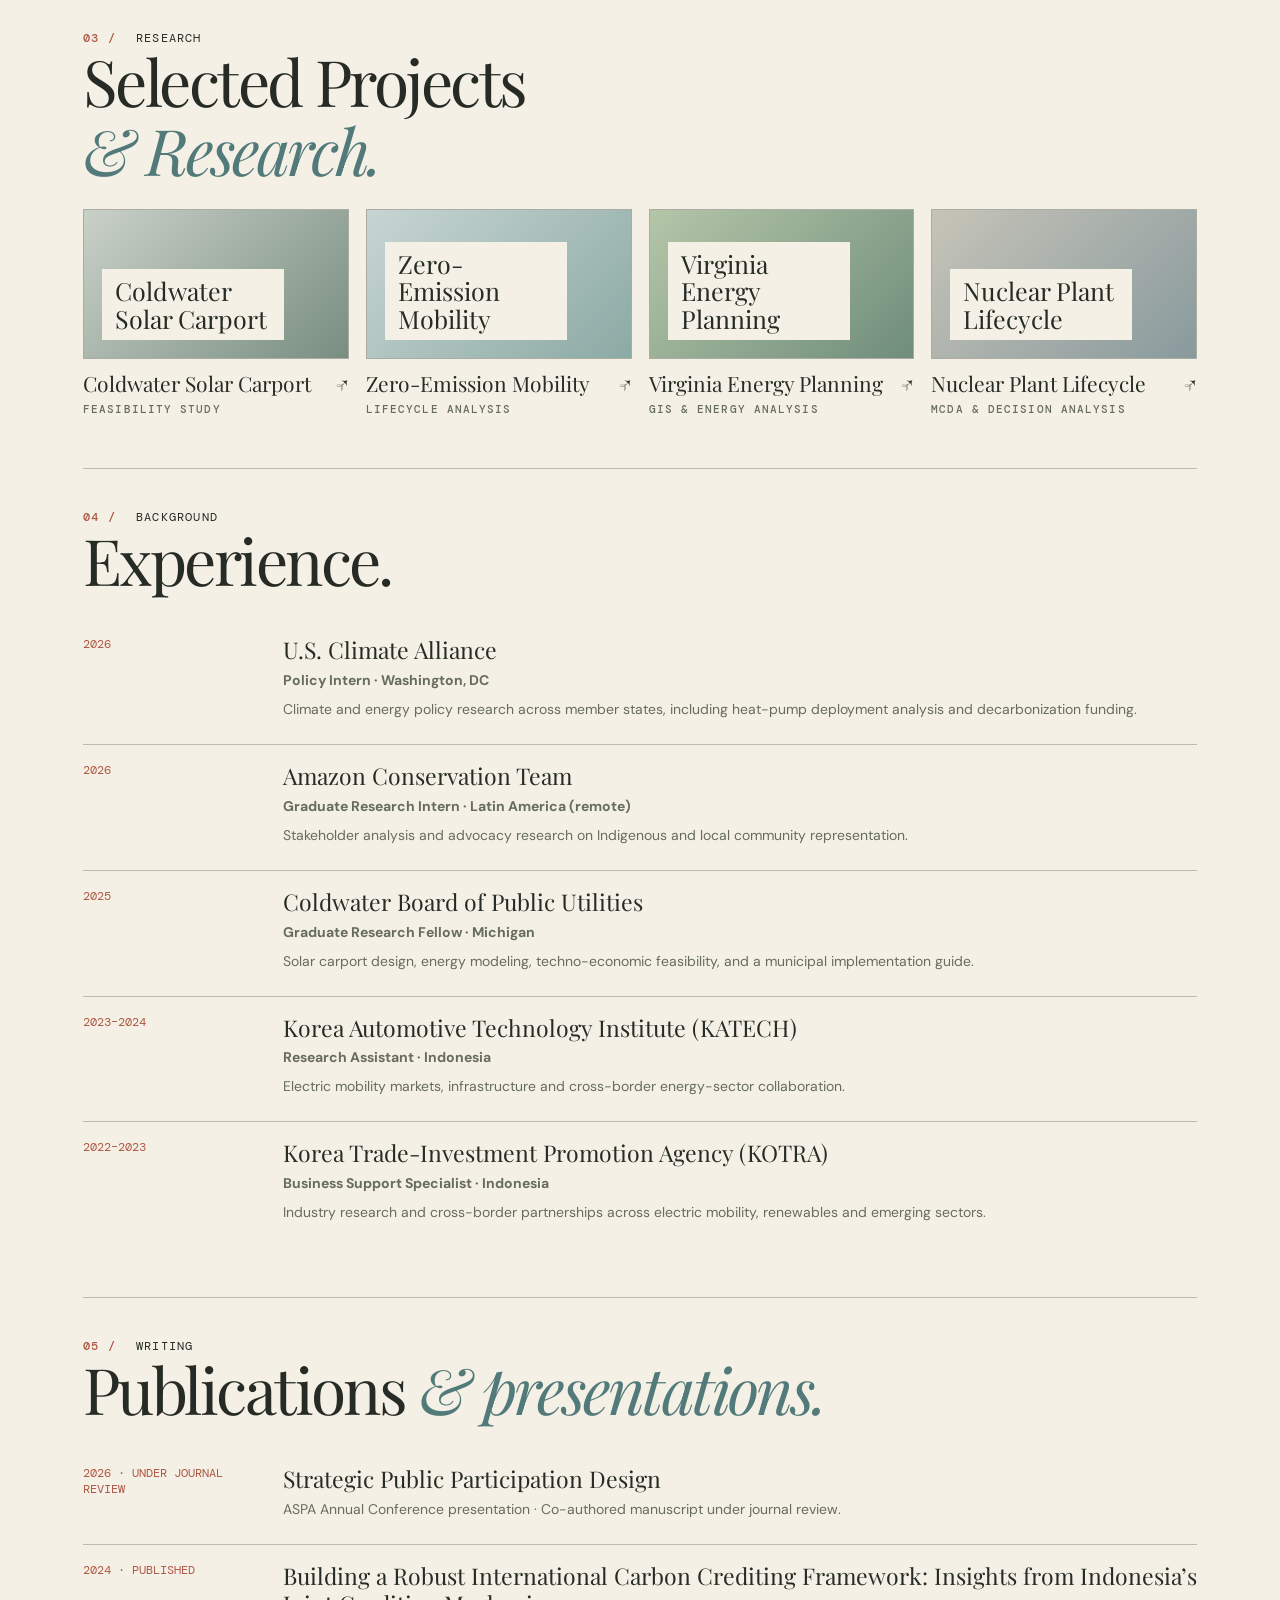
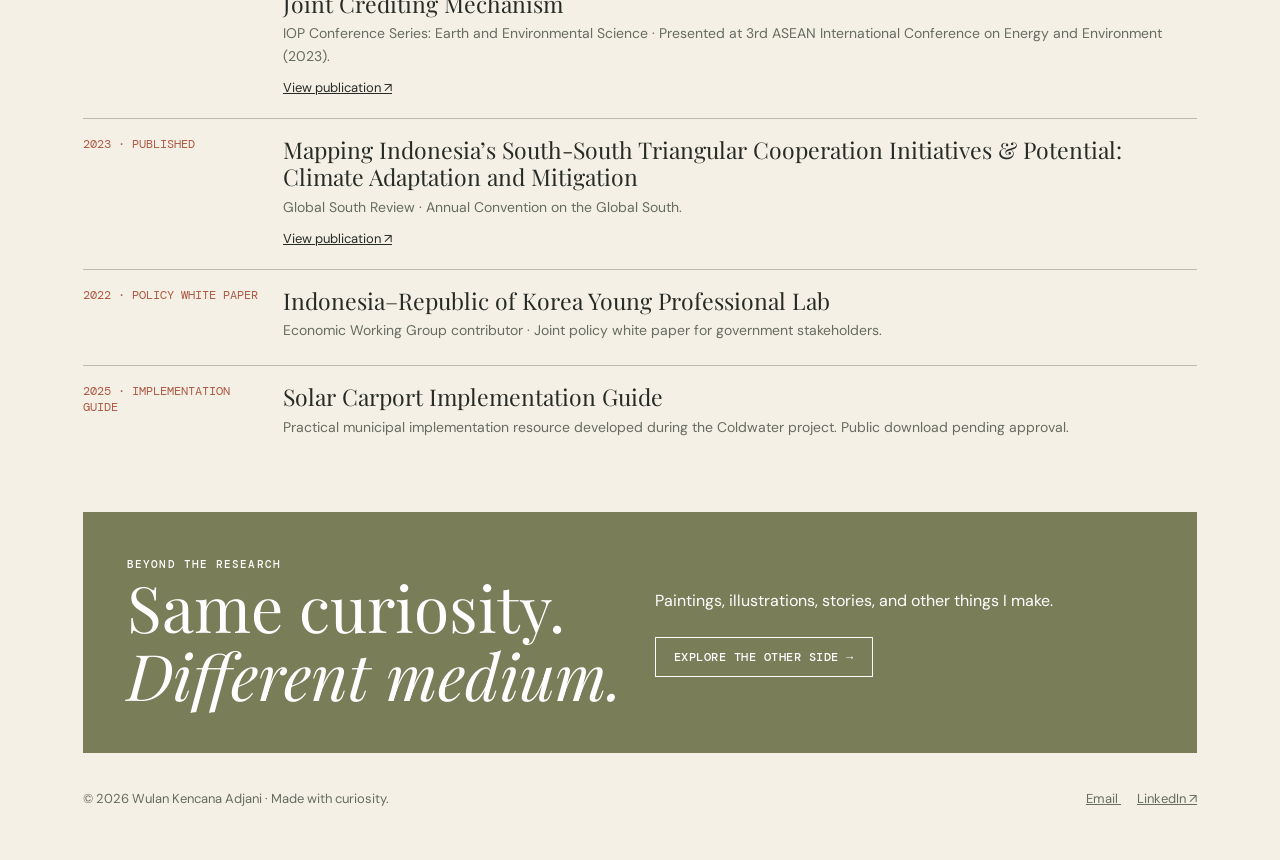
==== commit 0f6961af: "Update index.html" ====
--- a/index.html
+++ b/index.html
@@ -4,9 +4,17 @@
 <head>
 <meta charset="utf-8">
 <meta name="viewport" content="width=device-width, initial-scale=1">
+
 <meta name="description" content="Wulan Kencana Adjani — energy systems, public policy and economic development portfolio.">
+
 <title>Home | Wulan Kencana Adjani</title>
+
+<!-- Existing site-wide stylesheet -->
 <link rel="stylesheet" href="assets/style.css">
+
+<!-- New homepage-specific stylesheet -->
+<link rel="stylesheet" href="assets/homepage.css">
+
 <style>
 /* Name-first editorial homepage */
 .hero h1.main-name {
@@ -17,6 +25,7 @@
   letter-spacing: -.055em;
   margin: 20px 0 25px;
 }
+
 .hero .hero-name.degree-line {
   font-family: "Bodoni Moda", Georgia, serif;
   font-size: clamp(2rem, 3.5vw, 3.5rem);
@@ -25,200 +34,654 @@
   line-height: 1.1;
   margin: 0 0 20px;
 }
+
+/* Three-column layout for current projects */
+#current .cards {
+  display: grid;
+  grid-template-columns: repeat(3, minmax(0, 1fr));
+  gap: 24px;
+  align-items: stretch;
+}
+
+#current .card {
+  display: flex;
+  flex-direction: column;
+  min-width: 0;
+}
+
+#current .card .visual {
+  min-height: 230px;
+}
+
+#current .card p {
+  flex-grow: 1;
+  line-height: 1.7;
+}
+
+/* New Michigan data center project visual */
+#current .visual.datacenter {
+  background:
+    radial-gradient(
+      circle at 78% 24%,
+      rgba(225, 206, 166, .36),
+      transparent 43%
+    ),
+    linear-gradient(
+      135deg,
+      #274e4b 0%,
+      #427b74 55%,
+      #a0b8a4 100%
+    );
+  color: #f8f1e6;
+}
+
+#current .visual.datacenter span {
+  color: inherit;
+}
+
+/* Responsive current-project cards */
+@media (max-width: 900px) {
+  #current .cards {
+    grid-template-columns: repeat(2, minmax(0, 1fr));
+  }
+}
+
+@media (max-width: 600px) {
+  #current .cards {
+    grid-template-columns: 1fr;
+  }
+
+  #current .card .visual {
+    min-height: 210px;
+  }
+}
 </style>
 </head>
+
 <body>
 <div class="wrap">
+
+<!-- NAVIGATION -->
 <header class="topbar">
-<a class="logo" href="index.html">WKA.</a>
-<nav class="nav">
-<a href="index.html#current">Current</a>
-<a href="index.html#projects">Research</a>
-<a href="index.html#experience">Experience</a>
-<a href="index.html#publications">Publications</a>
-<a class="other-link" href="art.html">The other side ↗</a>
-</nav>
+  <a class="logo" href="index.html">WKA.</a>
+
+  <nav class="nav">
+    <a href="index.html#current">Current</a>
+    <a href="index.html#projects">Research</a>
+    <a href="index.html#experience">Experience</a>
+    <a href="index.html#publications">Publications</a>
+    <a class="other-link" href="art.html">The other side ↗</a>
+  </nav>
 </header>
 
 <main>
+
+<!-- HERO -->
 <section class="hero">
-<div>
-<div class="eyebrow">University of Michigan · Class of 2026</div>
-<h1 class="main-name">
-Wulan<br>
-<span class="rust">Kencana</span><br>
-Adjani<span class="teal">.</span>
-</h1>
-<p class="hero-name degree-line">
-<span class="rust">MPP</span> &amp; <span class="teal">MS ’26</span>
-</p>
-<p class="topics">Energy systems / Public policy / Economic development</p>
-</div>
-<div class="photo-placeholder" role="img" aria-label="Placeholder for Wulan's portrait">
-<span>Your photo goes here ↗</span>
-</div>
+  <div>
+    <div class="eyebrow">
+      University of Michigan · Class of 2026
+    </div>
+
+    <h1 class="main-name">
+      Wulan<br>
+      <span class="rust">Kencana</span><br>
+      Adjani<span class="teal">.</span>
+    </h1>
+
+    <p class="hero-name degree-line">
+      <span class="rust">MPP</span>
+      &amp;
+      <span class="teal">MS ’26</span>
+    </p>
+
+    <p class="topics">
+      Energy systems / Public policy / Economic development
+    </p>
+  </div>
+
+  <div
+    class="photo-placeholder"
+    role="img"
+    aria-label="Placeholder for Wulan's portrait"
+  >
+    <span>Your photo goes here ↗</span>
+  </div>
 </section>
 
+
+<!-- 01 / ABOUT -->
 <section class="section about" id="about">
-<div>
-<div class="section-label"><b>01 /</b> About</div>
-<h2>A little<br><em>about me.</em></h2>
-</div>
-<div>
-<p>I'm a dual-degree graduate student at the University of Michigan, pursuing a Master of Public Policy (MPP) in International Economic Development and a Master of Science (MS) in Environment and Sustainability, focusing on energy systems.</p>
-<p>My work spans local and international projects across the United States, Latin America, Southeast Asia, and South Korea, bringing together policy research, technical analysis, and cross-sector collaboration. I'm interested in how energy, technology, and economic development intersect, and how different policy and institutional contexts shape approaches to sustainable development.</p>
-</div>
+  <div>
+    <div class="section-label">
+      <b>01 /</b> About
+    </div>
+
+    <h2>
+      A little<br>
+      <em>about me.</em>
+    </h2>
+  </div>
+
+  <div>
+    <p>
+      I'm a dual-degree graduate student at the University
+      of Michigan, pursuing a Master of Public Policy (MPP)
+      in International Economic Development and a Master
+      of Science (MS) in Environment and Sustainability,
+      focusing on energy systems.
+    </p>
+
+    <p>
+      My work spans local and international projects across
+      the United States, Latin America, Southeast Asia,
+      and South Korea, bringing together policy research,
+      technical analysis, and cross-sector collaboration.
+      I'm interested in how energy, technology, and
+      economic development intersect, and how different
+      policy and institutional contexts shape approaches
+      to sustainable development.
+    </p>
+  </div>
 </section>
 
+
+<!-- 02 / WHAT I'M WORKING ON -->
 <section class="section" id="current">
-<div class="section-head">
-<div class="section-label"><b>02 /</b> What I'm working on</div>
-</div>
-<div class="cards">
-<a class="card" href="projects/wayne.html">
-<div class="visual industry"><span>Industrial Decarbonization in Wayne County</span></div>
-<div class="tag">Dow Sustainability Fellows Program</div>
-<p>Facility-level emissions analysis, economic modeling and policy pathways to support industrial decarbonization planning with Wayne County.</p>
-<span class="tag">Explore research ↗</span>
-</a>
-<a class="card" href="projects/decarbatlas.html">
-<div class="visual atlas"><span>DecarbAtlas</span></div>
-<div class="tag">Selected venture · ZLI Product Innovation Program</div>
-<p>Developing a geospatial decision-support platform connecting industrial emissions with technologies, infrastructure, financing and policy incentives.</p>
-<span class="tag">Explore project ↗</span>
-</a>
-</div>
+
+  <div class="section-head">
+    <div class="section-label">
+      <b>02 /</b> What I'm working on
+    </div>
+  </div>
+
+  <div class="cards">
+
+    <!-- WAYNE COUNTY -->
+    <a class="card" href="projects/wayne.html">
+
+      <div class="visual industry">
+        <span>
+          Industrial Decarbonization
+          in Wayne County
+        </span>
+      </div>
+
+      <div class="tag">
+        Dow Sustainability Fellows Program
+      </div>
+
+      <p>
+        Working with Wayne County to examine industrial
+        decarbonization opportunities through facility-level
+        emissions analysis, economic feasibility, and
+        policy pathways.
+      </p>
+
+      <span class="tag">
+        Explore research ↗
+      </span>
+
+    </a>
+
+
+    <!-- DECARBATLAS -->
+    <a class="card" href="projects/decarbatlas.html">
+
+      <div class="visual atlas">
+        <span>DecarbAtlas</span>
+      </div>
+
+      <div class="tag">
+        Selected Venture · ZLI Product Innovation Program
+      </div>
+
+      <p>
+        Developing a geospatial decision-support platform
+        connecting industrial emissions with decarbonization
+        technologies, infrastructure, financing, and
+        policy incentives.
+      </p>
+
+      <span class="tag">
+        Explore project ↗
+      </span>
+
+    </a>
+
+
+    <!-- MICHIGAN DATA CENTER RESEARCH -->
+    <a class="card" href="projects/data-center.html">
+
+      <div class="visual datacenter">
+        <span>
+          Data Center Siting
+          &amp; Suitability
+        </span>
+      </div>
+
+      <div class="tag">
+        Ongoing Research · GIS / MCDA / Michigan
+      </div>
+
+      <p>
+        Mapping data center development suitability
+        across Michigan using GIS-based multi-criteria
+        analysis to evaluate energy infrastructure,
+        environmental constraints, and local
+        policy conditions.
+      </p>
+
+      <span class="tag">
+        Explore research ↗
+      </span>
+
+    </a>
+
+  </div>
 </section>
 
+
+<!-- 03 / SELECTED PROJECTS & RESEARCH -->
 <section class="section" id="projects">
-<div class="section-head">
-<div>
-<div class="section-label"><b>03 /</b> Research</div>
-<h2>Selected Projects<br><em>&amp; Research.</em></h2>
-</div>
-</div>
-<div class="projects">
-<a class="card" href="projects/coldwater.html">
-<div class="visual solar" aria-hidden="true"><span>Coldwater Solar Carport</span></div>
-<h3>Coldwater Solar Carport <span class="arrow">↗</span></h3>
-<div class="tag">Feasibility study</div>
-</a>
-<a class="card" href="projects/mobility.html">
-<div class="visual bus" aria-hidden="true"><span>Zero-Emission Mobility</span></div>
-<h3>Zero-Emission Mobility <span class="arrow">↗</span></h3>
-<div class="tag">Lifecycle analysis</div>
-</a>
-<a class="card" href="projects/virginia.html">
-<div class="visual virginia" aria-hidden="true"><span>Virginia Energy Planning</span></div>
-<h3>Virginia Energy Planning <span class="arrow">↗</span></h3>
-<div class="tag">GIS &amp; energy analysis</div>
-</a>
-<a class="card" href="projects/nuclear.html">
-<div class="visual nuclear" aria-hidden="true"><span>Nuclear Plant Lifecycle</span></div>
-<h3>Nuclear Plant Lifecycle <span class="arrow">↗</span></h3>
-<div class="tag">MCDA &amp; decision analysis</div>
-</a>
-</div>
+
+  <div class="section-head">
+    <div>
+      <div class="section-label">
+        <b>03 /</b> Research
+      </div>
+
+      <h2>
+        Selected Projects<br>
+        <em>&amp; Research.</em>
+      </h2>
+    </div>
+  </div>
+
+  <div class="projects">
+
+    <!-- COLDWATER -->
+    <a class="card" href="projects/coldwater.html">
+      <div class="visual solar" aria-hidden="true">
+        <span>Coldwater Solar Carport</span>
+      </div>
+
+      <h3>
+        Coldwater Solar Carport
+        <span class="arrow">↗</span>
+      </h3>
+
+      <div class="tag">Feasibility study</div>
+    </a>
+
+
+    <!-- ZERO-EMISSION MOBILITY -->
+    <a class="card" href="projects/mobility.html">
+      <div class="visual bus" aria-hidden="true">
+        <span>Zero-Emission Mobility</span>
+      </div>
+
+      <h3>
+        Zero-Emission Mobility
+        <span class="arrow">↗</span>
+      </h3>
+
+      <div class="tag">Lifecycle analysis</div>
+    </a>
+
+
+    <!-- VIRGINIA ENERGY PLANNING -->
+    <a class="card" href="projects/virginia.html">
+      <div class="visual virginia" aria-hidden="true">
+        <span>Virginia Energy Planning</span>
+      </div>
+
+      <h3>
+        Virginia Energy Planning
+        <span class="arrow">↗</span>
+      </h3>
+
+      <div class="tag">
+        GIS &amp; energy analysis
+      </div>
+    </a>
+
+
+    <!-- NUCLEAR PLANT LIFECYCLE -->
+    <a class="card" href="projects/nuclear.html">
+      <div class="visual nuclear" aria-hidden="true">
+        <span>Nuclear Plant Lifecycle</span>
+      </div>
+
+      <h3>
+        Nuclear Plant Lifecycle
+        <span class="arrow">↗</span>
+      </h3>
+
+      <div class="tag">
+        MCDA &amp; decision analysis
+      </div>
+    </a>
+
+  </div>
 </section>
 
+
+<!-- 04 / EXPERIENCE -->
 <section class="section" id="experience">
-<div class="section-head">
-<div>
-<div class="section-label"><b>04 /</b> Background</div>
-<h2>Experience.</h2>
-</div>
-</div>
-<div class="timeline">
-<div class="entry">
-<span class="date">2026</span>
-<div><h3>U.S. Climate Alliance</h3>
-<p><strong>Policy Intern · Washington, DC</strong></p>
-<p>Climate and energy policy research across member states, including heat-pump deployment analysis and decarbonization funding.</p></div>
-</div>
-<div class="entry">
-<span class="date">2026</span>
-<div><h3>Amazon Conservation Team</h3>
-<p><strong>Graduate Research Intern · Latin America (remote)</strong></p>
-<p>Stakeholder analysis and advocacy research on Indigenous and local community representation.</p></div>
-</div>
-<div class="entry">
-<span class="date">2025</span>
-<div><h3>Coldwater Board of Public Utilities</h3>
-<p><strong>Graduate Research Fellow · Michigan</strong></p>
-<p>Solar carport design, energy modeling, techno-economic feasibility, and a municipal implementation guide.</p></div>
-</div>
-<div class="entry">
-<span class="date">2023–2024</span>
-<div><h3>Korea Automotive Technology Institute (KATECH)</h3>
-<p><strong>Research Assistant · Indonesia</strong></p>
-<p>Electric mobility markets, infrastructure and cross-border energy-sector collaboration.</p></div>
-</div>
-<div class="entry">
-<span class="date">2022–2023</span>
-<div><h3>Korea Trade-Investment Promotion Agency (KOTRA)</h3>
-<p><strong>Business Support Specialist · Indonesia</strong></p>
-<p>Industry research and cross-border partnerships across electric mobility, renewables and emerging sectors.</p></div>
-</div>
-</div>
+
+  <div class="section-head">
+    <div>
+      <div class="section-label">
+        <b>04 /</b> Background
+      </div>
+
+      <h2>Experience.</h2>
+    </div>
+  </div>
+
+  <div class="timeline">
+
+    <div class="entry">
+      <span class="date">2026</span>
+
+      <div>
+        <h3>U.S. Climate Alliance</h3>
+
+        <p>
+          <strong>
+            Policy Intern · Washington, DC
+          </strong>
+        </p>
+
+        <p>
+          Climate and energy policy research across member
+          states, including heat-pump deployment analysis
+          and decarbonization funding.
+        </p>
+      </div>
+    </div>
+
+
+    <div class="entry">
+      <span class="date">2026</span>
+
+      <div>
+        <h3>Amazon Conservation Team</h3>
+
+        <p>
+          <strong>
+            Graduate Research Intern · Latin America (remote)
+          </strong>
+        </p>
+
+        <p>
+          Stakeholder analysis and advocacy research on
+          Indigenous and local community representation.
+        </p>
+      </div>
+    </div>
+
+
+    <div class="entry">
+      <span class="date">2025</span>
+
+      <div>
+        <h3>Coldwater Board of Public Utilities</h3>
+
+        <p>
+          <strong>
+            Graduate Research Fellow · Michigan
+          </strong>
+        </p>
+
+        <p>
+          Solar carport design, energy modeling,
+          techno-economic feasibility, and a
+          municipal implementation guide.
+        </p>
+      </div>
+    </div>
+
+
+    <div class="entry">
+      <span class="date">2023–2024</span>
+
+      <div>
+        <h3>
+          Korea Automotive Technology Institute (KATECH)
+        </h3>
+
+        <p>
+          <strong>
+            Research Assistant · Indonesia
+          </strong>
+        </p>
+
+        <p>
+          Electric mobility markets, infrastructure
+          and cross-border energy-sector collaboration.
+        </p>
+      </div>
+    </div>
+
+
+    <div class="entry">
+      <span class="date">2022–2023</span>
+
+      <div>
+        <h3>
+          Korea Trade-Investment Promotion Agency (KOTRA)
+        </h3>
+
+        <p>
+          <strong>
+            Business Support Specialist · Indonesia
+          </strong>
+        </p>
+
+        <p>
+          Industry research and cross-border partnerships
+          across electric mobility, renewables and
+          emerging sectors.
+        </p>
+      </div>
+    </div>
+
+  </div>
 </section>
 
+
+<!-- 05 / PUBLICATIONS -->
 <section class="section" id="publications">
-<div class="section-head">
-<div>
-<div class="section-label"><b>05 /</b> Writing</div>
-<h2>Publications <em>&amp; presentations.</em></h2>
-</div>
-</div>
-<div class="publications">
-<div class="entry">
-<span class="date">2026 · UNDER JOURNAL REVIEW</span>
-<div><h3>Strategic Public Participation Design</h3>
-<p>ASPA Annual Conference presentation · Co-authored manuscript under journal review.</p></div>
-</div>
-<div class="entry">
-<span class="date">2024 · PUBLISHED</span>
-<div><h3>Building a Robust International Carbon Crediting Framework: Insights from Indonesia’s Joint Crediting Mechanism</h3>
-<p>IOP Conference Series: Earth and Environmental Science · Presented at 3rd ASEAN International Conference on Energy and Environment (2023).</p>
-<a href="https://doi.org/10.1088/1755-1315/1395/1/012030" target="_blank" rel="noopener">View publication ↗</a></div>
-</div>
-<div class="entry">
-<span class="date">2023 · PUBLISHED</span>
-<div><h3>Mapping Indonesia’s South-South Triangular Cooperation Initiatives &amp; Potential: Climate Adaptation and Mitigation</h3>
-<p>Global South Review · Annual Convention on the Global South.</p>
-<a href="https://doi.org/10.22146/globalsouth.91042" target="_blank" rel="noopener">View publication ↗</a></div>
-</div>
-<div class="entry">
-<span class="date">2022 · POLICY WHITE PAPER</span>
-<div><h3>Indonesia–Republic of Korea Young Professional Lab</h3>
-<p>Economic Working Group contributor · Joint policy white paper for government stakeholders.</p></div>
-</div>
-<div class="entry">
-<span class="date">2025 · IMPLEMENTATION GUIDE</span>
-<div><h3>Solar Carport Implementation Guide</h3>
-<p>Practical municipal implementation resource developed during the Coldwater project. Public download pending approval.</p></div>
-</div>
-</div>
+
+  <div class="section-head">
+    <div>
+      <div class="section-label">
+        <b>05 /</b> Writing
+      </div>
+
+      <h2>
+        Publications
+        <em>&amp; presentations.</em>
+      </h2>
+    </div>
+  </div>
+
+  <div class="publications">
+
+    <!-- 2026 -->
+    <div class="entry">
+      <span class="date">
+        2026 · UNDER JOURNAL REVIEW
+      </span>
+
+      <div>
+        <h3>Strategic Public Participation Design</h3>
+
+        <p>
+          ASPA Annual Conference presentation ·
+          Co-authored manuscript under journal review.
+        </p>
+      </div>
+    </div>
+
+
+    <!-- 2024 -->
+    <div class="entry">
+      <span class="date">
+        2024 · PUBLISHED
+      </span>
+
+      <div>
+        <h3>
+          Building a Robust International Carbon Crediting
+          Framework: Insights from Indonesia’s Joint
+          Crediting Mechanism
+        </h3>
+
+        <p>
+          IOP Conference Series: Earth and Environmental
+          Science · Presented at 3rd ASEAN International
+          Conference on Energy and Environment (2023).
+        </p>
+
+        <a
+          href="https://doi.org/10.1088/1755-1315/1395/1/012030"
+          target="_blank"
+          rel="noopener"
+        >
+          View publication ↗
+        </a>
+      </div>
+    </div>
+
+
+    <!-- 2023 -->
+    <div class="entry">
+      <span class="date">
+        2023 · PUBLISHED
+      </span>
+
+      <div>
+        <h3>
+          Mapping Indonesia’s South-South Triangular
+          Cooperation Initiatives &amp; Potential:
+          Climate Adaptation and Mitigation
+        </h3>
+
+        <p>
+          Global South Review · Annual Convention
+          on the Global South.
+        </p>
+
+        <a
+          href="https://doi.org/10.22146/globalsouth.91042"
+          target="_blank"
+          rel="noopener"
+        >
+          View publication ↗
+        </a>
+      </div>
+    </div>
+
+
+    <!-- 2022 -->
+    <div class="entry">
+      <span class="date">
+        2022 · POLICY WHITE PAPER
+      </span>
+
+      <div>
+        <h3>
+          Indonesia–Republic of Korea
+          Young Professional Lab
+        </h3>
+
+        <p>
+          Economic Working Group contributor ·
+          Joint policy white paper for government
+          stakeholders.
+        </p>
+      </div>
+    </div>
+
+
+    <!-- 2025 GUIDE -->
+    <div class="entry">
+      <span class="date">
+        2025 · IMPLEMENTATION GUIDE
+      </span>
+
+      <div>
+        <h3>
+          Solar Carport Implementation Guide
+        </h3>
+
+        <p>
+          Practical municipal implementation resource
+          developed during the Coldwater project.
+          Public download pending approval.
+        </p>
+      </div>
+    </div>
+
+  </div>
 </section>
 
+
+<!-- ART / CREATIVE WORK -->
 <section class="art-cta">
-<div>
-<div class="tag">Beyond the research</div>
-<h2>Same curiosity.<br><em>Different medium.</em></h2>
-</div>
-<div>
-<p>Paintings, illustrations, stories, and other things I make.</p>
-<a class="button" href="art.html">Explore the other side →</a>
-</div>
+
+  <div>
+    <div class="tag">Beyond the research</div>
+
+    <h2>
+      Same curiosity.<br>
+      <em>Different medium.</em>
+    </h2>
+  </div>
+
+  <div>
+    <p>
+      Paintings, illustrations, stories,
+      and other things I make.
+    </p>
+
+    <a class="button" href="art.html">
+      Explore the other side →
+    </a>
+  </div>
+
 </section>
+
 </main>
 
+
+<!-- FOOTER -->
 <footer>
-<span>© 2026 Wulan Kencana Adjani · Made with curiosity.</span>
-<span>
-<a href="mailto:Wulanka@umich.edu">Email</a>
-<a href="https://www.linkedin.com/" target="_blank" rel="noopener">LinkedIn ↗</a>
-</span>
+
+  <span>
+    © 2026 Wulan Kencana Adjani ·
+    Made with curiosity.
+  </span>
+
+  <span>
+    <a href="mailto:Wulanka@umich.edu">
+      Email
+    </a>
+
+    <a
+      href="https://www.linkedin.com/"
+      target="_blank"
+      rel="noopener"
+    >
+      LinkedIn ↗
+    </a>
+  </span>
+
 </footer>
+
 </div>
 </body>
 </html>
--- a/assets/style.css
+++ b/assets/style.css
@@ -1,2 +1,37 @@
 @import url('https://fonts.googleapis.com/css2?family=DM+Sans:wght@400;500;600;700&family=DM+Mono:wght@400;500&family=Playfair+Display:ital,wght@0,400;0,500;0,600;1,400;1,500&display=swap');
 :root{--paper:#f5f0e6;--ink:#262b25;--muted:#666c60;--line:#bdbbad;--rust:#ad5843;--teal:#527a7a;--olive:#797d58}*{box-sizing:border-box}html{scroll-behavior:smooth}body{margin:0;background:var(--paper);color:var(--ink);font:16px/1.65 'DM Sans',sans-serif}a{color:inherit}a:hover{color:var(--rust)}.wrap{max-width:1190px;margin:auto;padding:0 38px}.topbar{display:flex;align-items:center;justify-content:space-between;padding:20px 0;border-bottom:1px solid var(--line);gap:20px}.logo{font:500 27px 'Playfair Display',serif;text-decoration:none}.nav{display:flex;gap:24px;align-items:center;flex-wrap:wrap}.nav a{font:500 11px 'DM Mono',monospace;text-transform:uppercase;letter-spacing:.04em;text-decoration:none}.nav .other-link{border:1px solid var(--rust);border-radius:40px;padding:9px 15px}.hero{display:grid;grid-template-columns:1.1fr .9fr;gap:45px;align-items:center;padding:65px 0 55px}.hero h1{font:italic 500 clamp(82px,11vw,162px)/.88 'Playfair Display',serif;letter-spacing:-.075em;margin:0 0 18px}.hero h1 .rust{color:var(--rust)}.hero h1 .teal{color:var(--teal)}.hero-name{font:400 clamp(25px,3.2vw,42px)/1.2 'Playfair Display',serif;margin:20px 0 14px}.eyebrow,.tag{font:500 11px/1.6 'DM Mono',monospace;text-transform:uppercase;letter-spacing:.1em}.eyebrow{color:var(--rust)}.topics{font-size:12px;letter-spacing:.08em;text-transform:uppercase;color:var(--muted)}.photo-placeholder{aspect-ratio:4/4.4;background:linear-gradient(145deg,#d8d8ca,#aebcb0 53%,#718e87);border:1px solid #b7b8a7;display:flex;align-items:end;padding:20px;position:relative;overflow:hidden}.photo-placeholder:after{content:'';position:absolute;width:190px;height:190px;border:1px solid #eae9de70;border-radius:50%;top:15%;left:17%}.photo-placeholder span{font:12px 'DM Mono',monospace;background:var(--paper);padding:8px 11px;z-index:1}.section{border-top:1px solid var(--line);padding:40px 0 50px}.section-head{display:flex;align-items:baseline;justify-content:space-between;gap:20px;margin-bottom:25px}.section-label{font:12px 'DM Mono',monospace;text-transform:uppercase;letter-spacing:.1em}.section-label b{color:var(--rust);font-weight:500;margin-right:12px}.section h2,.page-title{font:400 clamp(38px,5vw,66px)/1.08 'Playfair Display',serif;letter-spacing:-.04em;margin:0}.section h2 em,.page-title em{color:var(--teal);font-weight:400}.about{display:grid;grid-template-columns:.38fr .62fr;gap:50px}.about p{margin:0 0 13px;max-width:710px}.cards{display:grid;grid-template-columns:repeat(2,minmax(0,1fr));gap:28px}.card{text-decoration:none;display:block;position:relative}.visual{height:235px;background:#bfc7bc;position:relative;overflow:hidden;display:flex;align-items:end;padding:18px;border:1px solid #a8aca1}.visual.industry{background:linear-gradient(155deg,#8c9b97,#455e59)}.visual.atlas{background:linear-gradient(135deg,#bed3cd,#5b9394 50%,#d4d4bb)}.visual.solar{background:linear-gradient(135deg,#c9d0c8,#798e81)}.visual.bus{background:linear-gradient(135deg,#c7d5d2,#8caaa5)}.visual.virginia{background:linear-gradient(135deg,#b5c6a8,#6f8d7b)}.visual.nuclear{background:linear-gradient(135deg,#c6c4b8,#899a9d)}.visual span{background:var(--paper);padding:8px 13px;font:400 25px/1.1 'Playfair Display',serif;max-width:80%}.card h3{font:400 27px/1.2 'Playfair Display',serif;margin:12px 0 4px}.card p{font-size:14px;line-height:1.6;color:#4d544e;margin:10px 0}.card .tag{color:var(--muted)}.arrow{font-size:20px;float:right}.projects{display:grid;grid-template-columns:repeat(4,minmax(0,1fr));gap:17px}.projects .visual{height:150px}.projects h3{font-size:21px}.timeline .entry,.publications .entry{border-top:1px solid var(--line);padding:17px 0;display:grid;grid-template-columns:175px 1fr;gap:25px}.timeline .entry:first-child,.publications .entry:first-child{border-top:0}.date{font:12px 'DM Mono',monospace;color:var(--rust)}.entry h3{font:400 23px/1.2 'Playfair Display',serif;margin:0 0 5px}.entry p{font-size:14px;color:var(--muted);margin:0 0 6px}.entry a{font-size:13px}.art-cta{background:var(--olive);color:#fff;padding:44px;display:grid;grid-template-columns:1fr 1fr;gap:30px;align-items:center}.art-cta h2{font:400 clamp(38px,5vw,66px)/1.06 'Playfair Display',serif;margin:0}.art-cta h2 em{font-weight:400}.art-cta p{margin:0 0 22px}.button{display:inline-block;padding:11px 18px;border:1px solid currentColor;text-decoration:none;font:500 12px 'DM Mono',monospace;text-transform:uppercase;letter-spacing:.04em}.button:hover{background:var(--paper);color:var(--ink)}footer{padding:35px 0 50px;display:flex;justify-content:space-between;gap:20px;font-size:13px;color:var(--muted)}footer a{margin-left:16px}.page-hero{padding:65px 0 35px}.page-hero .tag{color:var(--rust)}.page-hero p{max-width:790px}.detail-grid{display:grid;grid-template-columns:1fr 2fr;gap:40px}.detail-grid h2{font:400 33px 'Playfair Display',serif;margin:0}.detail-grid p,.detail-grid li{font-size:15px}.detail-grid ul{padding-left:20px}.detail-visual{height:350px;margin:15px 0 30px}.note{background:#e6e8dc;border-left:3px solid var(--olive);padding:17px 20px;margin:22px 0;font-size:14px}.art-hero{background:#e5ddd9;padding:55px 35px}.art-hero h1{font:italic 400 clamp(54px,8vw,108px)/1 'Playfair Display',serif;color:#7e514c;margin:15px 0}.art-grid{display:grid;grid-template-columns:repeat(2,1fr);gap:25px}.art-box{aspect-ratio:4/3;background:#d7c8c0;border:1px dashed #a3948e;display:grid;place-items:center;text-align:center;padding:25px;color:#695c58}.art-box:nth-child(2){background:#cad3c1}.art-box:nth-child(3){background:#b9c5bf}.art-box:nth-child(4){background:#ded1bd}.back{display:inline-block;margin-top:15px;font-size:13px}.footnote{font-size:13px;color:var(--muted)}@media(max-width:780px){.wrap{padding:0 20px}.nav{gap:12px}.nav a{font-size:10px}.hero{grid-template-columns:1fr;padding:40px 0}.hero h1{font-size:clamp(75px,16vw,135px)}.photo-placeholder{aspect-ratio:16/10}.about,.detail-grid,.art-cta{grid-template-columns:1fr}.projects{grid-template-columns:repeat(2,1fr)}.timeline .entry,.publications .entry{grid-template-columns:1fr;gap:4px}.art-cta{padding:30px 23px}}@media(max-width:480px){.topbar{align-items:flex-start}.nav{justify-content:flex-end}.cards,.projects,.art-grid{grid-template-columns:1fr}.projects .visual{height:210px}.hero h1{font-size:76px}.section h2{font-size:42px}footer{display:block}footer a{margin:0 14px 0 0}}
+
+/* FORCE NAME TO BE THE MAIN HEADLINE */
+
+.hero h1.main-name {
+  font-family: "Bodoni Moda", Georgia, serif !important;
+  font-size: clamp(4rem, 8vw, 9rem) !important;
+  font-weight: 500 !important;
+  line-height: 0.95 !important;
+  letter-spacing: -0.055em !important;
+  margin: 20px 0 28px !important;
+  text-transform: none !important;
+}
+
+/* MAKE MPP & MS '26 SMALLER */
+
+.hero p.hero-name.degree-line {
+  font-family: "Bodoni Moda", Georgia, serif !important;
+  font-size: clamp(1.6rem, 3vw, 2.8rem) !important;
+  font-style: italic !important;
+  font-weight: 500 !important;
+  line-height: 1.2 !important;
+  margin: 0 0 20px !important;
+}
+
+/* MOBILE */
+
+@media (max-width: 600px) {
+  .hero h1.main-name {
+    font-size: clamp(3.2rem, 12vw, 5rem) !important;
+  }
+
+  .hero p.hero-name.degree-line {
+    font-size: 1.7rem !important;
+  }
+}
--- a/assets/homepage.css
+++ b/assets/homepage.css
@@ -0,0 +1,45 @@
+/* Homepage-only enhancements. Load AFTER assets/style.css. */
+
+/* Three projects across on large screens */
+#current .cards {
+  display: grid;
+  grid-template-columns: repeat(3, minmax(0, 1fr));
+  gap: 24px;
+  align-items: stretch;
+}
+
+#current .card {
+  display: flex;
+  flex-direction: column;
+  min-width: 0;
+  height: 100%;
+}
+
+#current .card .visual {
+  min-height: 220px;
+  box-sizing: border-box;
+}
+
+#current .card p {
+  flex: 1;
+  line-height: 1.65;
+}
+
+/* Third project: Michigan data center research */
+#current .visual.datacenter {
+  background: radial-gradient(circle at 78% 22%, rgba(235, 213, 177, .3), transparent 45%),
+              linear-gradient(135deg, #244b48 0%, #457b74 57%, #a3b8a7 100%);
+  color: #fff8ed;
+}
+
+#current .visual.datacenter span { color: inherit; }
+
+/* Adapt the cards to smaller screens */
+@media (max-width: 900px) {
+  #current .cards { grid-template-columns: repeat(2, minmax(0, 1fr)); }
+}
+
+@media (max-width: 600px) {
+  #current .cards { grid-template-columns: 1fr; }
+  #current .card .visual { min-height: 205px; }
+}
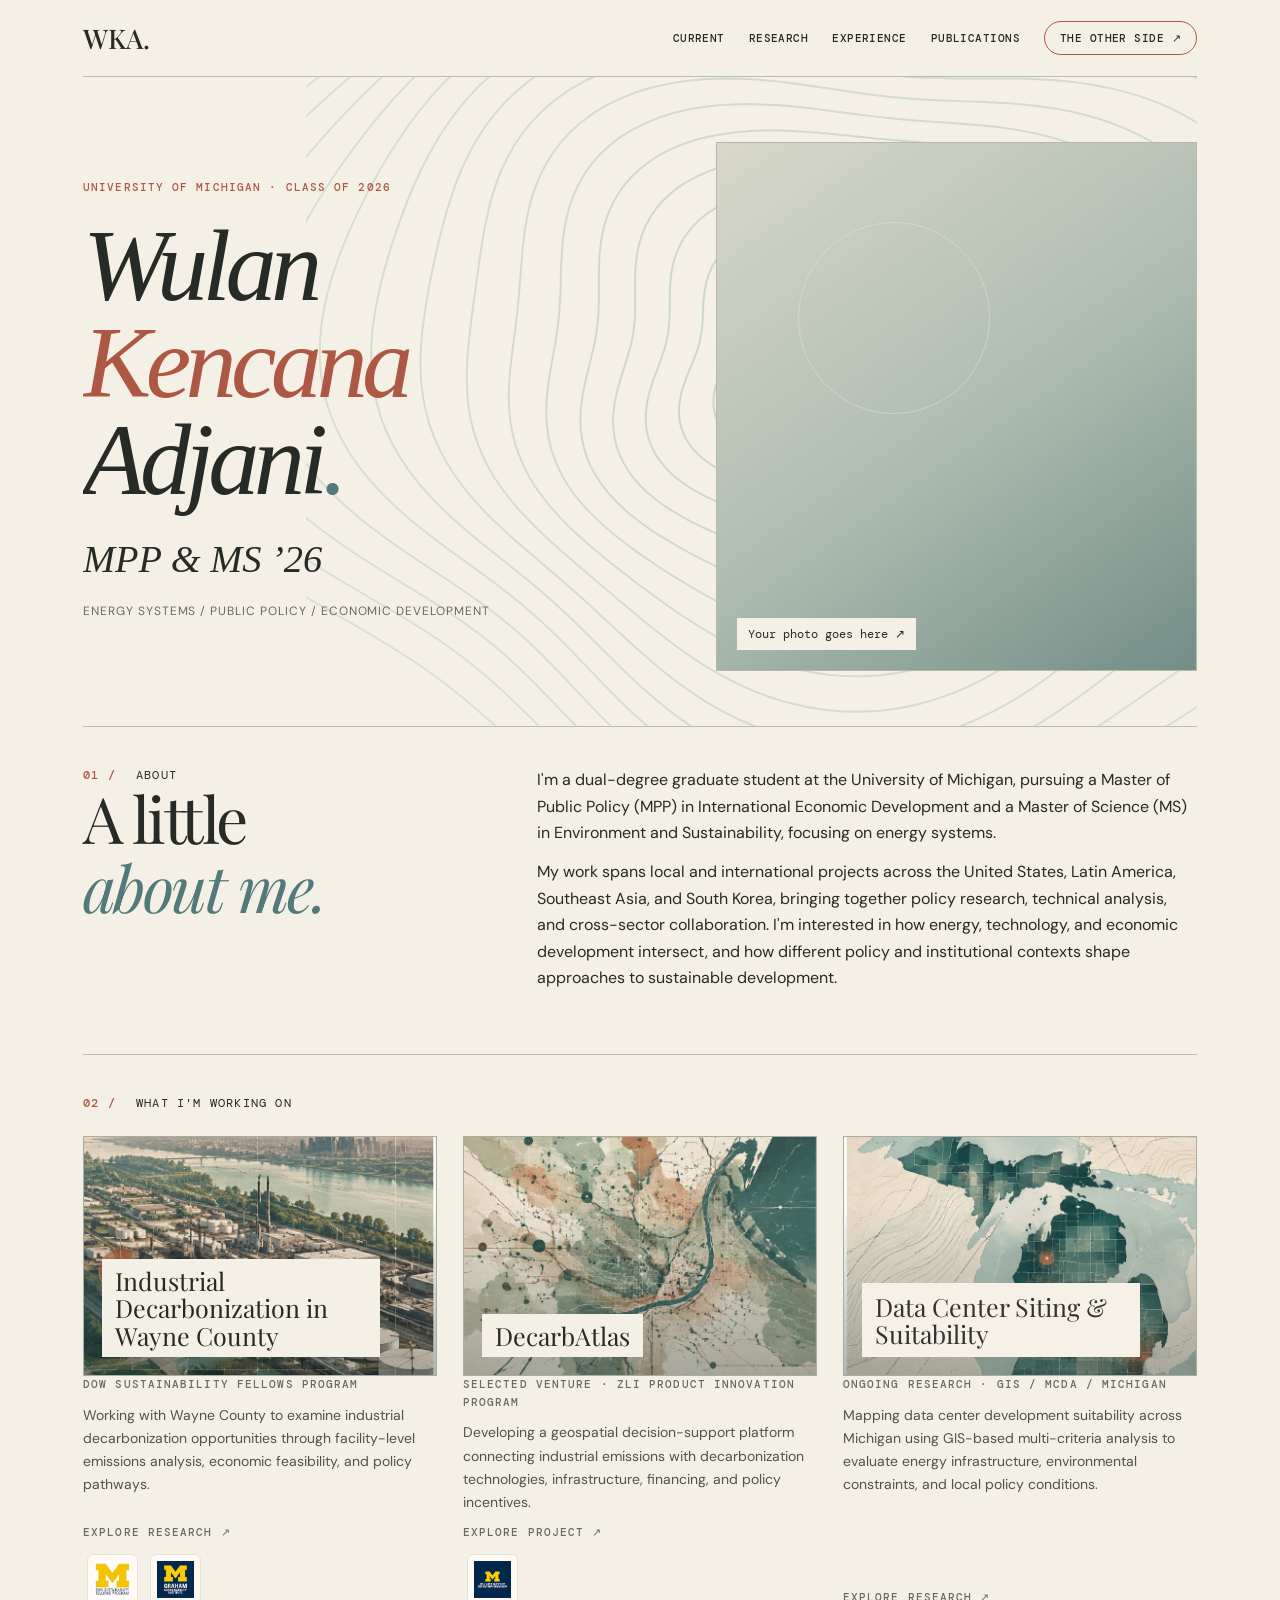
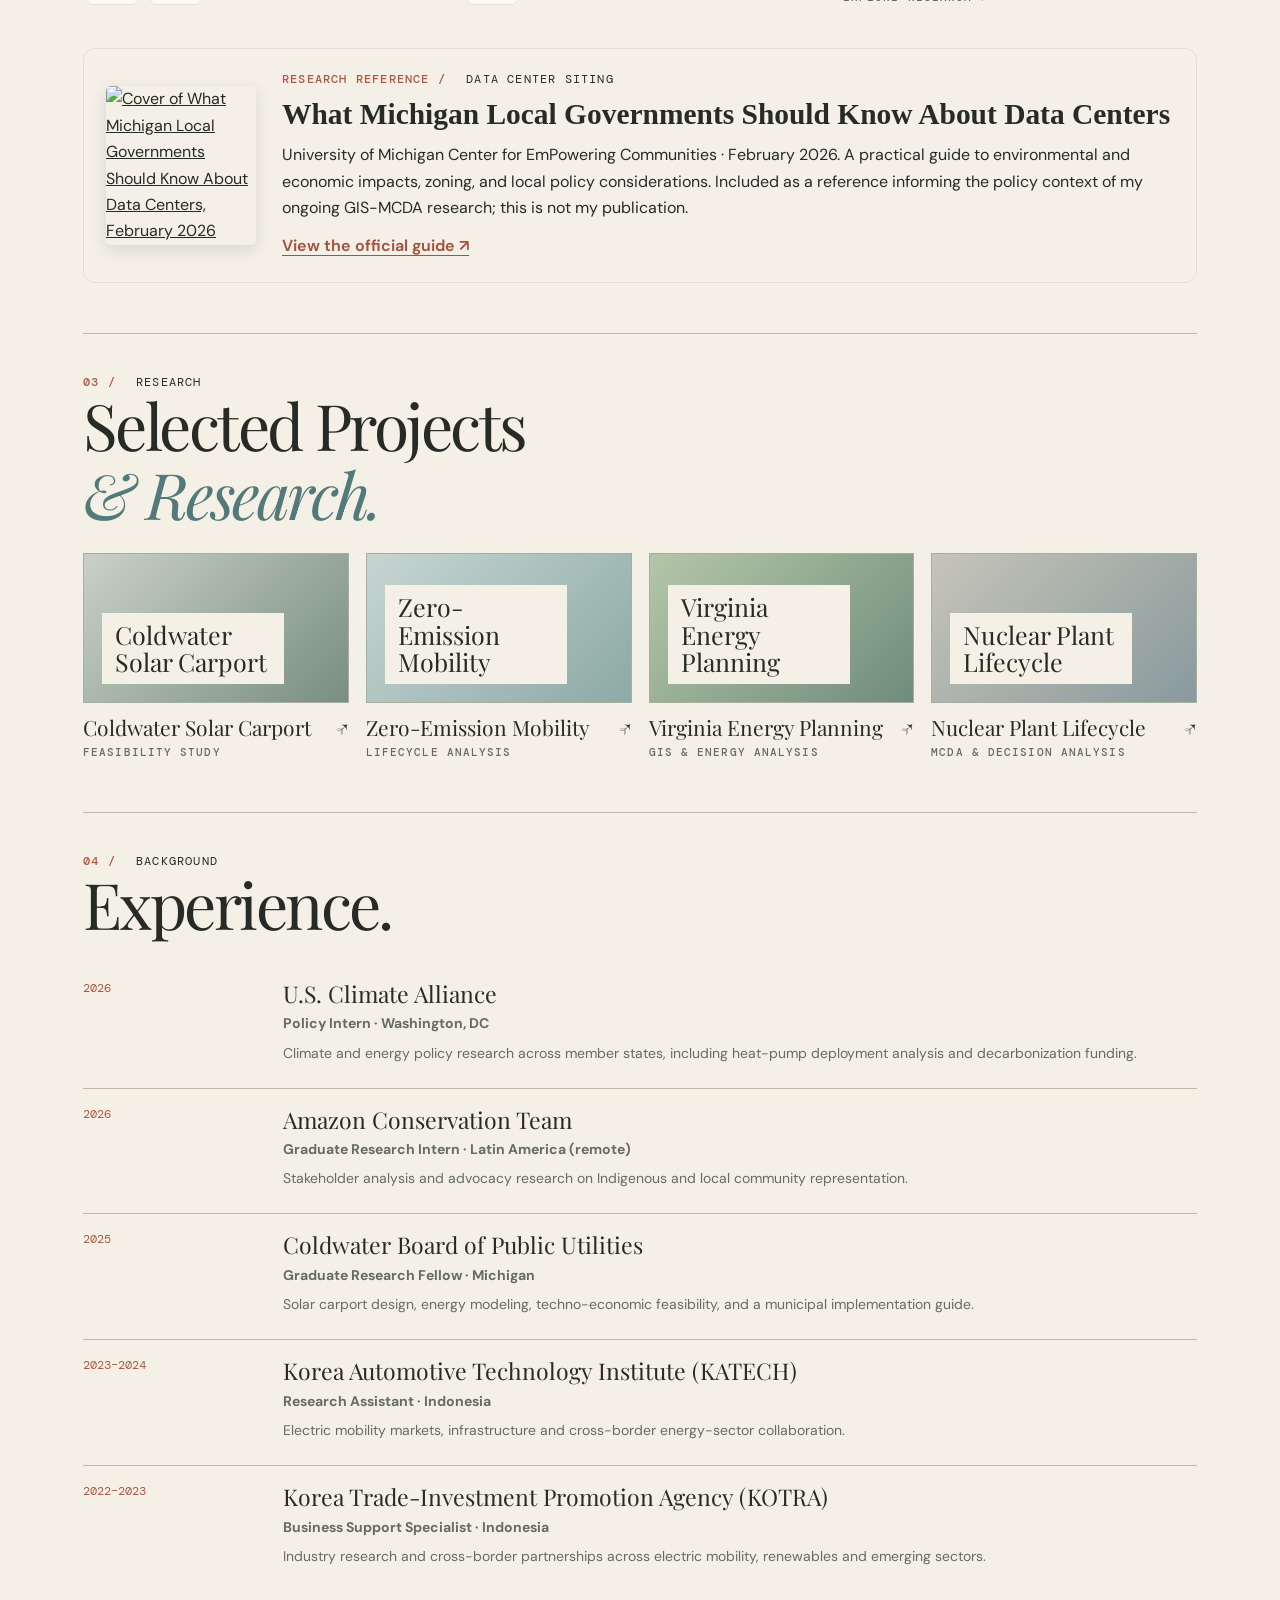
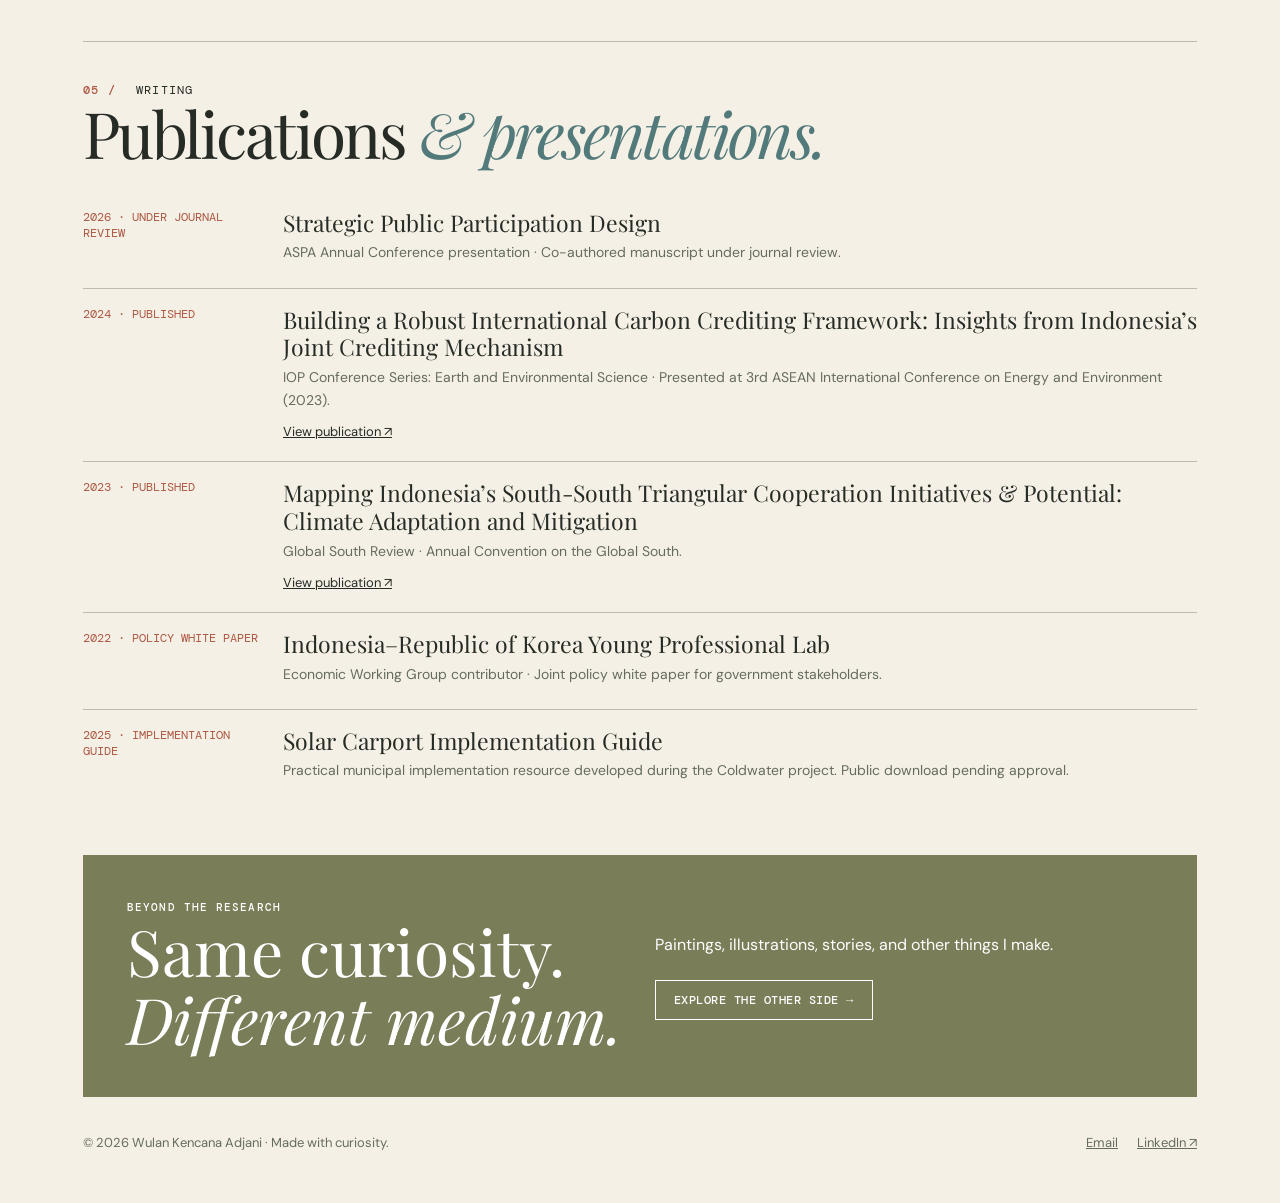
==== commit 09f5fcfa: "Update index.html" ====
--- a/index.html
+++ b/index.html
@@ -1,687 +1,805 @@
 
-<!doctype html>
+<!DOCTYPE html>
 <html lang="en">
 <head>
-<meta charset="utf-8">
-<meta name="viewport" content="width=device-width, initial-scale=1">
-
-<meta name="description" content="Wulan Kencana Adjani — energy systems, public policy and economic development portfolio.">
-
-<title>Home | Wulan Kencana Adjani</title>
-
-<!-- Existing site-wide stylesheet -->
-<link rel="stylesheet" href="assets/style.css">
-
-<!-- New homepage-specific stylesheet -->
-<link rel="stylesheet" href="assets/homepage.css">
-
-<style>
-/* Name-first editorial homepage */
-.hero h1.main-name {
-  font-family: "Bodoni Moda", Georgia, serif;
-  font-size: clamp(3.5rem, 7.5vw, 8rem);
-  font-weight: 500;
-  line-height: .95;
-  letter-spacing: -.055em;
-  margin: 20px 0 25px;
-}
-
-.hero .hero-name.degree-line {
-  font-family: "Bodoni Moda", Georgia, serif;
-  font-size: clamp(2rem, 3.5vw, 3.5rem);
-  font-style: italic;
-  font-weight: 500;
-  line-height: 1.1;
-  margin: 0 0 20px;
-}
-
-/* Three-column layout for current projects */
-#current .cards {
-  display: grid;
-  grid-template-columns: repeat(3, minmax(0, 1fr));
-  gap: 24px;
-  align-items: stretch;
-}
-
-#current .card {
-  display: flex;
-  flex-direction: column;
-  min-width: 0;
-}
-
-#current .card .visual {
-  min-height: 230px;
-}
-
-#current .card p {
-  flex-grow: 1;
-  line-height: 1.7;
-}
-
-/* New Michigan data center project visual */
-#current .visual.datacenter {
-  background:
-    radial-gradient(
-      circle at 78% 24%,
-      rgba(225, 206, 166, .36),
-      transparent 43%
-    ),
-    linear-gradient(
-      135deg,
-      #274e4b 0%,
-      #427b74 55%,
-      #a0b8a4 100%
-    );
-  color: #f8f1e6;
-}
-
-#current .visual.datacenter span {
-  color: inherit;
-}
-
-/* Responsive current-project cards */
-@media (max-width: 900px) {
-  #current .cards {
-    grid-template-columns: repeat(2, minmax(0, 1fr));
-  }
-}
-
-@media (max-width: 600px) {
-  #current .cards {
-    grid-template-columns: 1fr;
-  }
-
-  #current .card .visual {
-    min-height: 210px;
-  }
-}
-</style>
+  <meta charset="utf-8">
+  <meta name="viewport" content="width=device-width, initial-scale=1">
+  <meta name="description" content="Wulan Kencana Adjani — energy systems, public policy and economic development portfolio.">
+  <title>Home | Wulan Kencana Adjani</title>
+
+  <link rel="stylesheet" href="assets/style.css">
+  <link rel="stylesheet" href="assets/homepage.css">
+  <link rel="stylesheet" href="assets/topographic.css">
+
+  <style>
+    .hero h1.main-name {
+      font-family: "Bodoni Moda", Georgia, serif;
+      font-size: clamp(3.5rem, 7.5vw, 8rem);
+      font-weight: 500;
+      line-height: .95;
+      letter-spacing: -.055em;
+      margin: 20px 0 25px;
+    }
+
+    .hero .hero-name.degree-line {
+      font-family: "Bodoni Moda", Georgia, serif;
+      font-size: clamp(2rem, 3.5vw, 3.5rem);
+      font-style: italic;
+      font-weight: 500;
+      line-height: 1.1;
+      margin: 0 0 20px;
+    }
+
+    /* Project thumbnails and logos */
+    #current .cards {
+      align-items: stretch;
+    }
+
+    #current .current-project-item {
+      min-width: 0;
+      display: flex;
+      flex-direction: column;
+    }
+
+    #current .current-project-item > .card {
+      flex: 1;
+    }
+
+    #current .visual {
+      position: relative;
+      isolation: isolate;
+    }
+
+    #current .visual .project-cover {
+      position: absolute;
+      inset: 0;
+      width: 100%;
+      height: 100%;
+      object-fit: cover;
+      z-index: -1;
+      transition: transform .55s ease;
+    }
+
+    #current .visual::after {
+      content: "";
+      position: absolute;
+      inset: 0;
+      background: linear-gradient(
+        180deg,
+        transparent 28%,
+        rgba(14, 35, 33, .32)
+      );
+      z-index: -1;
+      pointer-events: none;
+    }
+
+    #current .card:hover .project-cover {
+      transform: scale(1.055);
+    }
+
+    #current .visual span {
+      position: relative;
+      z-index: 1;
+    }
+
+    #current .visual.datacenter span {
+      color: #2e342e !important;
+      background: #f6f0e6;
+    }
+
+    #current .affiliation-strip {
+      display: flex;
+      align-items: center;
+      gap: 12px;
+      padding: 12px 4px 0;
+      min-height: 65px;
+    }
+
+    #current .affiliation-strip a {
+      display: flex;
+      align-items: center;
+      justify-content: flex-start;
+      padding: 6px;
+      background: #fffaf3;
+      border: 1px solid #e5e2da;
+      border-radius: 6px;
+      min-height: 43px;
+      max-width: 48%;
+    }
+
+    #current .affiliation-strip img {
+      max-height: 37px;
+      max-width: 100%;
+      width: auto;
+      object-fit: contain;
+    }
+
+    /* Data center guidebook reference */
+    .featured-reference {
+      display: grid;
+      grid-template-columns: 150px minmax(0, 1fr);
+      gap: 26px;
+      align-items: center;
+      margin-top: 42px;
+      padding: 22px;
+      background: #f4f0e8;
+      border: 1px solid #e4ded2;
+      border-radius: 12px;
+    }
+
+    .reference-thumb {
+      display: block;
+      width: 100%;
+      overflow: hidden;
+      border-radius: 5px;
+      box-shadow: 0 5px 16px #253e3924;
+    }
+
+    .reference-thumb img {
+      display: block;
+      width: 100%;
+      height: auto;
+    }
+
+    .reference-copy h3 {
+      margin: 10px 0;
+      font-family: "Bodoni Moda", Georgia, serif;
+      font-size: clamp(1.3rem, 2.3vw, 1.9rem);
+      line-height: 1.18;
+    }
+
+    .reference-copy p {
+      margin: 0 0 12px;
+      line-height: 1.65;
+    }
+
+    .reference-link {
+      color: #a35440;
+      font-weight: 650;
+      text-decoration: underline;
+      text-underline-offset: 4px;
+    }
+
+    @media (max-width: 640px) {
+      .featured-reference {
+        grid-template-columns: 100px minmax(0, 1fr);
+        gap: 14px;
+        padding: 14px;
+      }
+
+      .reference-copy h3 {
+        font-size: 1.15rem;
+      }
+    }
+
+    @media (prefers-reduced-motion: reduce) {
+      #current .visual .project-cover {
+        transition: none;
+      }
+    }
+  </style>
 </head>
 
 <body>
-<div class="wrap">
-
-<!-- NAVIGATION -->
-<header class="topbar">
-  <a class="logo" href="index.html">WKA.</a>
-
-  <nav class="nav">
-    <a href="index.html#current">Current</a>
-    <a href="index.html#projects">Research</a>
-    <a href="index.html#experience">Experience</a>
-    <a href="index.html#publications">Publications</a>
-    <a class="other-link" href="art.html">The other side ↗</a>
-  </nav>
-</header>
-
-<main>
-
-<!-- HERO -->
-<section class="hero">
-  <div>
-    <div class="eyebrow">
-      University of Michigan · Class of 2026
-    </div>
-
-    <h1 class="main-name">
-      Wulan<br>
-      <span class="rust">Kencana</span><br>
-      Adjani<span class="teal">.</span>
-    </h1>
-
-    <p class="hero-name degree-line">
-      <span class="rust">MPP</span>
-      &amp;
-      <span class="teal">MS ’26</span>
-    </p>
-
-    <p class="topics">
-      Energy systems / Public policy / Economic development
-    </p>
-  </div>
-
-  <div
-    class="photo-placeholder"
-    role="img"
-    aria-label="Placeholder for Wulan's portrait"
-  >
-    <span>Your photo goes here ↗</span>
-  </div>
-</section>
-
-
-<!-- 01 / ABOUT -->
-<section class="section about" id="about">
-  <div>
-    <div class="section-label">
-      <b>01 /</b> About
-    </div>
-
-    <h2>
-      A little<br>
-      <em>about me.</em>
-    </h2>
-  </div>
-
-  <div>
-    <p>
-      I'm a dual-degree graduate student at the University
-      of Michigan, pursuing a Master of Public Policy (MPP)
-      in International Economic Development and a Master
-      of Science (MS) in Environment and Sustainability,
-      focusing on energy systems.
-    </p>
-
-    <p>
-      My work spans local and international projects across
-      the United States, Latin America, Southeast Asia,
-      and South Korea, bringing together policy research,
-      technical analysis, and cross-sector collaboration.
-      I'm interested in how energy, technology, and
-      economic development intersect, and how different
-      policy and institutional contexts shape approaches
-      to sustainable development.
-    </p>
-  </div>
-</section>
-
-
-<!-- 02 / WHAT I'M WORKING ON -->
-<section class="section" id="current">
-
-  <div class="section-head">
-    <div class="section-label">
-      <b>02 /</b> What I'm working on
-    </div>
-  </div>
-
-  <div class="cards">
-
-    <!-- WAYNE COUNTY -->
-    <a class="card" href="projects/wayne.html">
-
-      <div class="visual industry">
-        <span>
-          Industrial Decarbonization
-          in Wayne County
-        </span>
-      </div>
-
-      <div class="tag">
-        Dow Sustainability Fellows Program
-      </div>
-
-      <p>
-        Working with Wayne County to examine industrial
-        decarbonization opportunities through facility-level
-        emissions analysis, economic feasibility, and
-        policy pathways.
-      </p>
-
-      <span class="tag">
-        Explore research ↗
+  <div class="wrap">
+
+    <header class="topbar">
+      <a class="logo" href="index.html">WKA.</a>
+
+      <nav class="nav" aria-label="Main navigation">
+        <a href="index.html#current">Current</a>
+        <a href="index.html#projects">Research</a>
+        <a href="index.html#experience">Experience</a>
+        <a href="index.html#publications">Publications</a>
+        <a class="other-link" href="art.html">The other side ↗</a>
+      </nav>
+    </header>
+
+    <main>
+
+      <!-- HERO -->
+      <section class="hero">
+        <div>
+          <div class="eyebrow">
+            University of Michigan · Class of 2026
+          </div>
+
+          <h1 class="main-name">
+            Wulan<br>
+            <span class="rust">Kencana</span><br>
+            Adjani<span class="teal">.</span>
+          </h1>
+
+          <p class="hero-name degree-line">
+            <span class="rust">MPP</span>
+            &amp;
+            <span class="teal">MS ’26</span>
+          </p>
+
+          <p class="topics">
+            Energy systems / Public policy / Economic development
+          </p>
+        </div>
+
+        <div
+          class="photo-placeholder"
+          role="img"
+          aria-label="Placeholder for Wulan's portrait"
+        >
+          <span>Your photo goes here ↗</span>
+        </div>
+      </section>
+
+      <!-- ABOUT -->
+      <section class="section about" id="about">
+        <div>
+          <div class="section-label">
+            <b>01 /</b> About
+          </div>
+
+          <h2>
+            A little<br>
+            <em>about me.</em>
+          </h2>
+        </div>
+
+        <div>
+          <p>
+            I'm a dual-degree graduate student at the
+            University of Michigan, pursuing a Master of
+            Public Policy (MPP) in International Economic
+            Development and a Master of Science (MS) in
+            Environment and Sustainability, focusing on
+            energy systems.
+          </p>
+
+          <p>
+            My work spans local and international projects
+            across the United States, Latin America,
+            Southeast Asia, and South Korea, bringing
+            together policy research, technical analysis,
+            and cross-sector collaboration. I'm interested
+            in how energy, technology, and economic
+            development intersect, and how different policy
+            and institutional contexts shape approaches
+            to sustainable development.
+          </p>
+        </div>
+      </section>
+
+      <!-- CURRENT PROJECTS -->
+      <section class="section" id="current">
+        <div class="section-head">
+          <div class="section-label">
+            <b>02 /</b> What I'm working on
+          </div>
+        </div>
+
+        <div class="cards">
+
+          <!-- WAYNE COUNTY -->
+          <div class="current-project-item">
+            <a
+              class="card project-card"
+              href="projects/wayne.html"
+            >
+              <div class="visual industry">
+                <img
+                  class="project-cover"
+                  src="assets/project asset/wayne county/wayne-county.jpg"
+                  alt="Industrial decarbonization landscape illustration"
+                  loading="lazy"
+                >
+
+                <span>
+                  Industrial Decarbonization in Wayne County
+                </span>
+              </div>
+
+              <div class="tag">
+                Dow Sustainability Fellows Program
+              </div>
+
+              <p>
+                Working with Wayne County to examine
+                industrial decarbonization opportunities
+                through facility-level emissions analysis,
+                economic feasibility, and policy pathways.
+              </p>
+
+              <span class="tag">Explore research ↗</span>
+            </a>
+
+            <div class="affiliation-strip">
+              <a
+                href="https://graham.umich.edu/dow/fellows/current"
+                target="_blank"
+                rel="noopener"
+                title="Dow Sustainability Fellows"
+              >
+                <img
+                  src="assets/project asset/wayne county/dow sustainability fellows program.jpeg"
+                  alt="Dow Sustainability Fellows"
+                  loading="lazy"
+                >
+              </a>
+
+              <a
+                href="https://graham.umich.edu/"
+                target="_blank"
+                rel="noopener"
+                title="Graham Sustainability Institute"
+              >
+                <img
+                  src="assets/project asset/wayne county/graham sustainability institute logo.jpeg"
+                  alt="Graham Sustainability Institute"
+                  loading="lazy"
+                >
+              </a>
+            </div>
+          </div>
+
+          <!-- DECARBATLAS -->
+          <div class="current-project-item">
+            <a
+              class="card project-card"
+              href="projects/decarbatlas.html"
+            >
+              <div class="visual atlas">
+                <img
+                  class="project-cover"
+                  src="assets/project asset/decarb atlas/decarbatlas.jpg"
+                  alt="Geospatial decarbonization concept artwork"
+                  loading="lazy"
+                >
+
+                <span>DecarbAtlas</span>
+              </div>
+
+              <div class="tag">
+                Selected venture · ZLI Product Innovation Program
+              </div>
+
+              <p>
+                Developing a geospatial decision-support
+                platform connecting industrial emissions
+                with decarbonization technologies,
+                infrastructure, financing, and policy incentives.
+              </p>
+
+              <span class="tag">Explore project ↗</span>
+            </a>
+
+            <div class="affiliation-strip">
+              <a
+                href="https://zli.umich.edu/program/product-innovation-program/"
+                target="_blank"
+                rel="noopener"
+                title="Zell Lurie Institute"
+              >
+                <img
+                  src="assets/project asset/decarb atlas/zell lurie institute logo.jpeg"
+                  alt="Zell Lurie Institute"
+                  loading="lazy"
+                >
+              </a>
+            </div>
+          </div>
+
+          <!-- DATA CENTER -->
+          <div class="current-project-item">
+            <a
+              class="card project-card"
+              href="projects/data-center.html"
+            >
+              <div class="visual datacenter">
+                <img
+                  class="project-cover"
+                  src="assets/project asset/data center mcda/data-center.jpg"
+                  alt="Michigan data center suitability concept artwork"
+                  loading="lazy"
+                >
+
+                <span>
+                  Data Center Siting &amp; Suitability
+                </span>
+              </div>
+
+              <div class="tag">
+                Ongoing Research · GIS / MCDA / Michigan
+              </div>
+
+              <p>
+                Mapping data center development suitability
+                across Michigan using GIS-based multi-criteria
+                analysis to evaluate energy infrastructure,
+                environmental constraints, and local
+                policy conditions.
+              </p>
+
+              <span class="tag">Explore research ↗</span>
+            </a>
+          </div>
+
+        </div>
+
+        <!-- DATA CENTER GUIDEBOOK REFERENCE -->
+        <div class="featured-reference">
+
+          <a
+            class="reference-thumb"
+            href="https://graham.umich.edu/product/michigan-data-centers-guide"
+            target="_blank"
+            rel="noopener"
+          >
+            <img
+              src="assets/project asset/data center mcda/michigan-data-center-guide-cover.png"
+              alt="Cover of What Michigan Local Governments Should Know About Data Centers, February 2026"
+              loading="lazy"
+            >
+          </a>
+
+          <div class="reference-copy">
+            <div class="section-label">
+              <b>RESEARCH REFERENCE /</b> DATA CENTER SITING
+            </div>
+
+            <h3>
+              What Michigan Local Governments Should
+              Know About Data Centers
+            </h3>
+
+            <p>
+              University of Michigan Center for EmPowering
+              Communities · February 2026.
+              A practical guide to environmental and economic
+              impacts, zoning, and local policy considerations.
+              Included as a reference informing the policy
+              context of my ongoing GIS-MCDA research;
+              this is not my publication.
+            </p>
+
+            <a
+              class="reference-link"
+              href="https://graham.umich.edu/product/michigan-data-centers-guide"
+              target="_blank"
+              rel="noopener"
+            >
+              View the official guide ↗
+            </a>
+          </div>
+        </div>
+      </section>
+
+      <!-- SELECTED PROJECTS -->
+      <section class="section" id="projects">
+        <div class="section-head">
+          <div>
+            <div class="section-label">
+              <b>03 /</b> Research
+            </div>
+
+            <h2>
+              Selected Projects<br>
+              <em>&amp; Research.</em>
+            </h2>
+          </div>
+        </div>
+
+        <div class="projects">
+
+          <a class="card" href="projects/coldwater.html">
+            <div class="visual solar" aria-hidden="true">
+              <span>Coldwater Solar Carport</span>
+            </div>
+
+            <h3>
+              Coldwater Solar Carport
+              <span class="arrow">↗</span>
+            </h3>
+
+            <div class="tag">Feasibility study</div>
+          </a>
+
+          <a class="card" href="projects/mobility.html">
+            <div class="visual bus" aria-hidden="true">
+              <span>Zero-Emission Mobility</span>
+            </div>
+
+            <h3>
+              Zero-Emission Mobility
+              <span class="arrow">↗</span>
+            </h3>
+
+            <div class="tag">Lifecycle analysis</div>
+          </a>
+
+          <a class="card" href="projects/virginia.html">
+            <div class="visual virginia" aria-hidden="true">
+              <span>Virginia Energy Planning</span>
+            </div>
+
+            <h3>
+              Virginia Energy Planning
+              <span class="arrow">↗</span>
+            </h3>
+
+            <div class="tag">GIS &amp; energy analysis</div>
+          </a>
+
+          <a class="card" href="projects/nuclear.html">
+            <div class="visual nuclear" aria-hidden="true">
+              <span>Nuclear Plant Lifecycle</span>
+            </div>
+
+            <h3>
+              Nuclear Plant Lifecycle
+              <span class="arrow">↗</span>
+            </h3>
+
+            <div class="tag">MCDA &amp; decision analysis</div>
+          </a>
+
+        </div>
+      </section>
+
+      <!-- EXPERIENCE -->
+      <section class="section" id="experience">
+        <div class="section-head">
+          <div>
+            <div class="section-label">
+              <b>04 /</b> Background
+            </div>
+
+            <h2>Experience.</h2>
+          </div>
+        </div>
+
+        <div class="timeline">
+
+          <div class="entry">
+            <span class="date">2026</span>
+            <div>
+              <h3>U.S. Climate Alliance</h3>
+              <p>
+                <strong>Policy Intern · Washington, DC</strong>
+              </p>
+              <p>
+                Climate and energy policy research across
+                member states, including heat-pump deployment
+                analysis and decarbonization funding.
+              </p>
+            </div>
+          </div>
+
+          <div class="entry">
+            <span class="date">2026</span>
+            <div>
+              <h3>Amazon Conservation Team</h3>
+              <p>
+                <strong>
+                  Graduate Research Intern · Latin America (remote)
+                </strong>
+              </p>
+              <p>
+                Stakeholder analysis and advocacy research
+                on Indigenous and local community representation.
+              </p>
+            </div>
+          </div>
+
+          <div class="entry">
+            <span class="date">2025</span>
+            <div>
+              <h3>Coldwater Board of Public Utilities</h3>
+              <p>
+                <strong>Graduate Research Fellow · Michigan</strong>
+              </p>
+              <p>
+                Solar carport design, energy modeling,
+                techno-economic feasibility, and a municipal
+                implementation guide.
+              </p>
+            </div>
+          </div>
+
+          <div class="entry">
+            <span class="date">2023–2024</span>
+            <div>
+              <h3>
+                Korea Automotive Technology Institute (KATECH)
+              </h3>
+              <p>
+                <strong>Research Assistant · Indonesia</strong>
+              </p>
+              <p>
+                Electric mobility markets, infrastructure
+                and cross-border energy-sector collaboration.
+              </p>
+            </div>
+          </div>
+
+          <div class="entry">
+            <span class="date">2022–2023</span>
+            <div>
+              <h3>
+                Korea Trade-Investment Promotion Agency (KOTRA)
+              </h3>
+              <p>
+                <strong>Business Support Specialist · Indonesia</strong>
+              </p>
+              <p>
+                Industry research and cross-border partnerships
+                across electric mobility, renewables
+                and emerging sectors.
+              </p>
+            </div>
+          </div>
+
+        </div>
+      </section>
+
+      <!-- PUBLICATIONS -->
+      <section class="section" id="publications">
+        <div class="section-head">
+          <div>
+            <div class="section-label">
+              <b>05 /</b> Writing
+            </div>
+
+            <h2>
+              Publications <em>&amp; presentations.</em>
+            </h2>
+          </div>
+        </div>
+
+        <div class="publications">
+
+          <div class="entry">
+            <span class="date">
+              2026 · UNDER JOURNAL REVIEW
+            </span>
+
+            <div>
+              <h3>Strategic Public Participation Design</h3>
+              <p>
+                ASPA Annual Conference presentation ·
+                Co-authored manuscript under journal review.
+              </p>
+            </div>
+          </div>
+
+          <div class="entry">
+            <span class="date">2024 · PUBLISHED</span>
+
+            <div>
+              <h3>
+                Building a Robust International Carbon Crediting
+                Framework: Insights from Indonesia’s
+                Joint Crediting Mechanism
+              </h3>
+
+              <p>
+                IOP Conference Series: Earth and Environmental
+                Science · Presented at 3rd ASEAN International
+                Conference on Energy and Environment (2023).
+              </p>
+
+              <a
+                href="https://doi.org/10.1088/1755-1315/1395/1/012030"
+                target="_blank"
+                rel="noopener"
+              >
+                View publication ↗
+              </a>
+            </div>
+          </div>
+
+          <div class="entry">
+            <span class="date">2023 · PUBLISHED</span>
+
+            <div>
+              <h3>
+                Mapping Indonesia’s South-South Triangular
+                Cooperation Initiatives &amp; Potential:
+                Climate Adaptation and Mitigation
+              </h3>
+
+              <p>
+                Global South Review ·
+                Annual Convention on the Global South.
+              </p>
+
+              <a
+                href="https://doi.org/10.22146/globalsouth.91042"
+                target="_blank"
+                rel="noopener"
+              >
+                View publication ↗
+              </a>
+            </div>
+          </div>
+
+          <div class="entry">
+            <span class="date">
+              2022 · POLICY WHITE PAPER
+            </span>
+
+            <div>
+              <h3>
+                Indonesia–Republic of Korea
+                Young Professional Lab
+              </h3>
+
+              <p>
+                Economic Working Group contributor ·
+                Joint policy white paper for government stakeholders.
+              </p>
+            </div>
+          </div>
+
+          <div class="entry">
+            <span class="date">
+              2025 · IMPLEMENTATION GUIDE
+            </span>
+
+            <div>
+              <h3>Solar Carport Implementation Guide</h3>
+
+              <p>
+                Practical municipal implementation resource
+                developed during the Coldwater project.
+                Public download pending approval.
+              </p>
+            </div>
+          </div>
+
+        </div>
+      </section>
+
+      <!-- ART -->
+      <section class="art-cta">
+        <div>
+          <div class="tag">Beyond the research</div>
+
+          <h2>
+            Same curiosity.<br>
+            <em>Different medium.</em>
+          </h2>
+        </div>
+
+        <div>
+          <p>
+            Paintings, illustrations, stories,
+            and other things I make.
+          </p>
+
+          <a class="button" href="art.html">
+            Explore the other side →
+          </a>
+        </div>
+      </section>
+
+    </main>
+
+    <!-- FOOTER -->
+    <footer>
+      <span>
+        © 2026 Wulan Kencana Adjani · Made with curiosity.
       </span>
 
-    </a>
-
-
-    <!-- DECARBATLAS -->
-    <a class="card" href="projects/decarbatlas.html">
-
-      <div class="visual atlas">
-        <span>DecarbAtlas</span>
-      </div>
-
-      <div class="tag">
-        Selected Venture · ZLI Product Innovation Program
-      </div>
-
-      <p>
-        Developing a geospatial decision-support platform
-        connecting industrial emissions with decarbonization
-        technologies, infrastructure, financing, and
-        policy incentives.
-      </p>
-
-      <span class="tag">
-        Explore project ↗
-      </span>
-
-    </a>
-
-
-    <!-- MICHIGAN DATA CENTER RESEARCH -->
-    <a class="card" href="projects/data-center.html">
-
-      <div class="visual datacenter">
-        <span>
-          Data Center Siting
-          &amp; Suitability
-        </span>
-      </div>
-
-      <div class="tag">
-        Ongoing Research · GIS / MCDA / Michigan
-      </div>
-
-      <p>
-        Mapping data center development suitability
-        across Michigan using GIS-based multi-criteria
-        analysis to evaluate energy infrastructure,
-        environmental constraints, and local
-        policy conditions.
-      </p>
-
-      <span class="tag">
-        Explore research ↗
-      </span>
-
-    </a>
-
-  </div>
-</section>
-
-
-<!-- 03 / SELECTED PROJECTS & RESEARCH -->
-<section class="section" id="projects">
-
-  <div class="section-head">
-    <div>
-      <div class="section-label">
-        <b>03 /</b> Research
-      </div>
-
-      <h2>
-        Selected Projects<br>
-        <em>&amp; Research.</em>
-      </h2>
-    </div>
-  </div>
-
-  <div class="projects">
-
-    <!-- COLDWATER -->
-    <a class="card" href="projects/coldwater.html">
-      <div class="visual solar" aria-hidden="true">
-        <span>Coldwater Solar Carport</span>
-      </div>
-
-      <h3>
-        Coldwater Solar Carport
-        <span class="arrow">↗</span>
-      </h3>
-
-      <div class="tag">Feasibility study</div>
-    </a>
-
-
-    <!-- ZERO-EMISSION MOBILITY -->
-    <a class="card" href="projects/mobility.html">
-      <div class="visual bus" aria-hidden="true">
-        <span>Zero-Emission Mobility</span>
-      </div>
-
-      <h3>
-        Zero-Emission Mobility
-        <span class="arrow">↗</span>
-      </h3>
-
-      <div class="tag">Lifecycle analysis</div>
-    </a>
-
-
-    <!-- VIRGINIA ENERGY PLANNING -->
-    <a class="card" href="projects/virginia.html">
-      <div class="visual virginia" aria-hidden="true">
-        <span>Virginia Energy Planning</span>
-      </div>
-
-      <h3>
-        Virginia Energy Planning
-        <span class="arrow">↗</span>
-      </h3>
-
-      <div class="tag">
-        GIS &amp; energy analysis
-      </div>
-    </a>
-
-
-    <!-- NUCLEAR PLANT LIFECYCLE -->
-    <a class="card" href="projects/nuclear.html">
-      <div class="visual nuclear" aria-hidden="true">
-        <span>Nuclear Plant Lifecycle</span>
-      </div>
-
-      <h3>
-        Nuclear Plant Lifecycle
-        <span class="arrow">↗</span>
-      </h3>
-
-      <div class="tag">
-        MCDA &amp; decision analysis
-      </div>
-    </a>
-
-  </div>
-</section>
-
-
-<!-- 04 / EXPERIENCE -->
-<section class="section" id="experience">
-
-  <div class="section-head">
-    <div>
-      <div class="section-label">
-        <b>04 /</b> Background
-      </div>
-
-      <h2>Experience.</h2>
-    </div>
-  </div>
-
-  <div class="timeline">
-
-    <div class="entry">
-      <span class="date">2026</span>
-
-      <div>
-        <h3>U.S. Climate Alliance</h3>
-
-        <p>
-          <strong>
-            Policy Intern · Washington, DC
-          </strong>
-        </p>
-
-        <p>
-          Climate and energy policy research across member
-          states, including heat-pump deployment analysis
-          and decarbonization funding.
-        </p>
-      </div>
-    </div>
-
-
-    <div class="entry">
-      <span class="date">2026</span>
-
-      <div>
-        <h3>Amazon Conservation Team</h3>
-
-        <p>
-          <strong>
-            Graduate Research Intern · Latin America (remote)
-          </strong>
-        </p>
-
-        <p>
-          Stakeholder analysis and advocacy research on
-          Indigenous and local community representation.
-        </p>
-      </div>
-    </div>
-
-
-    <div class="entry">
-      <span class="date">2025</span>
-
-      <div>
-        <h3>Coldwater Board of Public Utilities</h3>
-
-        <p>
-          <strong>
-            Graduate Research Fellow · Michigan
-          </strong>
-        </p>
-
-        <p>
-          Solar carport design, energy modeling,
-          techno-economic feasibility, and a
-          municipal implementation guide.
-        </p>
-      </div>
-    </div>
-
-
-    <div class="entry">
-      <span class="date">2023–2024</span>
-
-      <div>
-        <h3>
-          Korea Automotive Technology Institute (KATECH)
-        </h3>
-
-        <p>
-          <strong>
-            Research Assistant · Indonesia
-          </strong>
-        </p>
-
-        <p>
-          Electric mobility markets, infrastructure
-          and cross-border energy-sector collaboration.
-        </p>
-      </div>
-    </div>
-
-
-    <div class="entry">
-      <span class="date">2022–2023</span>
-
-      <div>
-        <h3>
-          Korea Trade-Investment Promotion Agency (KOTRA)
-        </h3>
-
-        <p>
-          <strong>
-            Business Support Specialist · Indonesia
-          </strong>
-        </p>
-
-        <p>
-          Industry research and cross-border partnerships
-          across electric mobility, renewables and
-          emerging sectors.
-        </p>
-      </div>
-    </div>
-
-  </div>
-</section>
-
-
-<!-- 05 / PUBLICATIONS -->
-<section class="section" id="publications">
-
-  <div class="section-head">
-    <div>
-      <div class="section-label">
-        <b>05 /</b> Writing
-      </div>
-
-      <h2>
-        Publications
-        <em>&amp; presentations.</em>
-      </h2>
-    </div>
-  </div>
-
-  <div class="publications">
-
-    <!-- 2026 -->
-    <div class="entry">
-      <span class="date">
-        2026 · UNDER JOURNAL REVIEW
-      </span>
-
-      <div>
-        <h3>Strategic Public Participation Design</h3>
-
-        <p>
-          ASPA Annual Conference presentation ·
-          Co-authored manuscript under journal review.
-        </p>
-      </div>
-    </div>
-
-
-    <!-- 2024 -->
-    <div class="entry">
-      <span class="date">
-        2024 · PUBLISHED
-      </span>
-
-      <div>
-        <h3>
-          Building a Robust International Carbon Crediting
-          Framework: Insights from Indonesia’s Joint
-          Crediting Mechanism
-        </h3>
-
-        <p>
-          IOP Conference Series: Earth and Environmental
-          Science · Presented at 3rd ASEAN International
-          Conference on Energy and Environment (2023).
-        </p>
-
+      <span>
+        <a href="mailto:Wulanka@umich.edu">Email</a>
         <a
-          href="https://doi.org/10.1088/1755-1315/1395/1/012030"
+          href="https://www.linkedin.com/"
           target="_blank"
           rel="noopener"
         >
-          View publication ↗
+          LinkedIn ↗
         </a>
-      </div>
-    </div>
-
-
-    <!-- 2023 -->
-    <div class="entry">
-      <span class="date">
-        2023 · PUBLISHED
       </span>
-
-      <div>
-        <h3>
-          Mapping Indonesia’s South-South Triangular
-          Cooperation Initiatives &amp; Potential:
-          Climate Adaptation and Mitigation
-        </h3>
-
-        <p>
-          Global South Review · Annual Convention
-          on the Global South.
-        </p>
-
-        <a
-          href="https://doi.org/10.22146/globalsouth.91042"
-          target="_blank"
-          rel="noopener"
-        >
-          View publication ↗
-        </a>
-      </div>
-    </div>
-
-
-    <!-- 2022 -->
-    <div class="entry">
-      <span class="date">
-        2022 · POLICY WHITE PAPER
-      </span>
-
-      <div>
-        <h3>
-          Indonesia–Republic of Korea
-          Young Professional Lab
-        </h3>
-
-        <p>
-          Economic Working Group contributor ·
-          Joint policy white paper for government
-          stakeholders.
-        </p>
-      </div>
-    </div>
-
-
-    <!-- 2025 GUIDE -->
-    <div class="entry">
-      <span class="date">
-        2025 · IMPLEMENTATION GUIDE
-      </span>
-
-      <div>
-        <h3>
-          Solar Carport Implementation Guide
-        </h3>
-
-        <p>
-          Practical municipal implementation resource
-          developed during the Coldwater project.
-          Public download pending approval.
-        </p>
-      </div>
-    </div>
+    </footer>
 
   </div>
-</section>
-
-
-<!-- ART / CREATIVE WORK -->
-<section class="art-cta">
-
-  <div>
-    <div class="tag">Beyond the research</div>
-
-    <h2>
-      Same curiosity.<br>
-      <em>Different medium.</em>
-    </h2>
-  </div>
-
-  <div>
-    <p>
-      Paintings, illustrations, stories,
-      and other things I make.
-    </p>
-
-    <a class="button" href="art.html">
-      Explore the other side →
-    </a>
-  </div>
-
-</section>
-
-</main>
-
-
-<!-- FOOTER -->
-<footer>
-
-  <span>
-    © 2026 Wulan Kencana Adjani ·
-    Made with curiosity.
-  </span>
-
-  <span>
-    <a href="mailto:Wulanka@umich.edu">
-      Email
-    </a>
-
-    <a
-      href="https://www.linkedin.com/"
-      target="_blank"
-      rel="noopener"
-    >
-      LinkedIn ↗
-    </a>
-  </span>
-
-</footer>
-
-</div>
 </body>
 </html>
--- a/assets/topographic.css
+++ b/assets/topographic.css
@@ -0,0 +1,74 @@
+/* Homepage enhancements: topographic hero and current-project cards.
+   Loaded after style.css and homepage.css. */
+
+/* Gentle contour artwork behind the hero, without replacing portrait space. */
+.hero {
+  position: relative;
+  isolation: isolate;
+  overflow: hidden;
+}
+.hero::before {
+  content: "";
+  position: absolute;
+  z-index: -1;
+  inset: -12% -7% -15% 20%;
+  pointer-events: none;
+  background-image: url("topographic-lines.svg");
+  background-repeat: no-repeat;
+  background-size: cover;
+  background-position: center;
+  opacity: .52;
+  animation: topo-drift 24s ease-in-out infinite alternate;
+}
+.hero > * { position: relative; z-index: 1; }
+@keyframes topo-drift {
+  from { transform: translate3d(-1.5%, 0, 0) scale(1.03); }
+  to   { transform: translate3d(1.5%, -1%, 0) scale(1.07); }
+}
+
+/* Three consistent project cards, while leaving other sections alone. */
+#current .cards {
+  display: grid;
+  grid-template-columns: repeat(3, minmax(0, 1fr));
+  gap: clamp(16px, 2vw, 28px);
+  align-items: stretch;
+}
+#current .card { display: flex; flex-direction: column; min-width: 0; }
+#current .card .visual { min-height: 240px; position: relative; overflow: hidden; }
+#current .card p { flex: 1; }
+#current .card .visual span {
+  display: inline-block;
+  max-width: calc(100% - 38px);
+  box-sizing: border-box;
+  overflow-wrap: break-word;
+}
+
+/* Data center card: the title MUST remain dark on the light label. */
+#current .visual.datacenter {
+  background: radial-gradient(ellipse at 85% 15%, rgba(207,222,202,.35), transparent 52%),
+              linear-gradient(135deg, #244f4b, #4d8178 57%, #9db5a5);
+}
+#current .visual.datacenter span {
+  color: #2e342e !important;
+  background: #f6f0e6;
+  padding: .38em .55em;
+}
+
+/* Tactile, accessible hover effects. */
+#current .card .visual { transition: filter .35s ease; }
+#current .card:hover .visual,
+#current .card:focus-visible .visual { filter: saturate(1.12) brightness(1.04); }
+#current .card:focus-visible { outline: 2px solid #b85e47; outline-offset: 5px; }
+
+@media (max-width: 920px) {
+  #current .cards { grid-template-columns: repeat(2, minmax(0, 1fr)); }
+}
+@media (max-width: 640px) {
+  #current .cards { grid-template-columns: 1fr; }
+  #current .card .visual { min-height: 220px; }
+  .hero::before { inset: 0 -35% 0 0; opacity: .32; }
+}
+@media (prefers-reduced-motion: reduce) {
+  .hero::before { animation: none; }
+  #current .card .visual { transition: none; }
+}
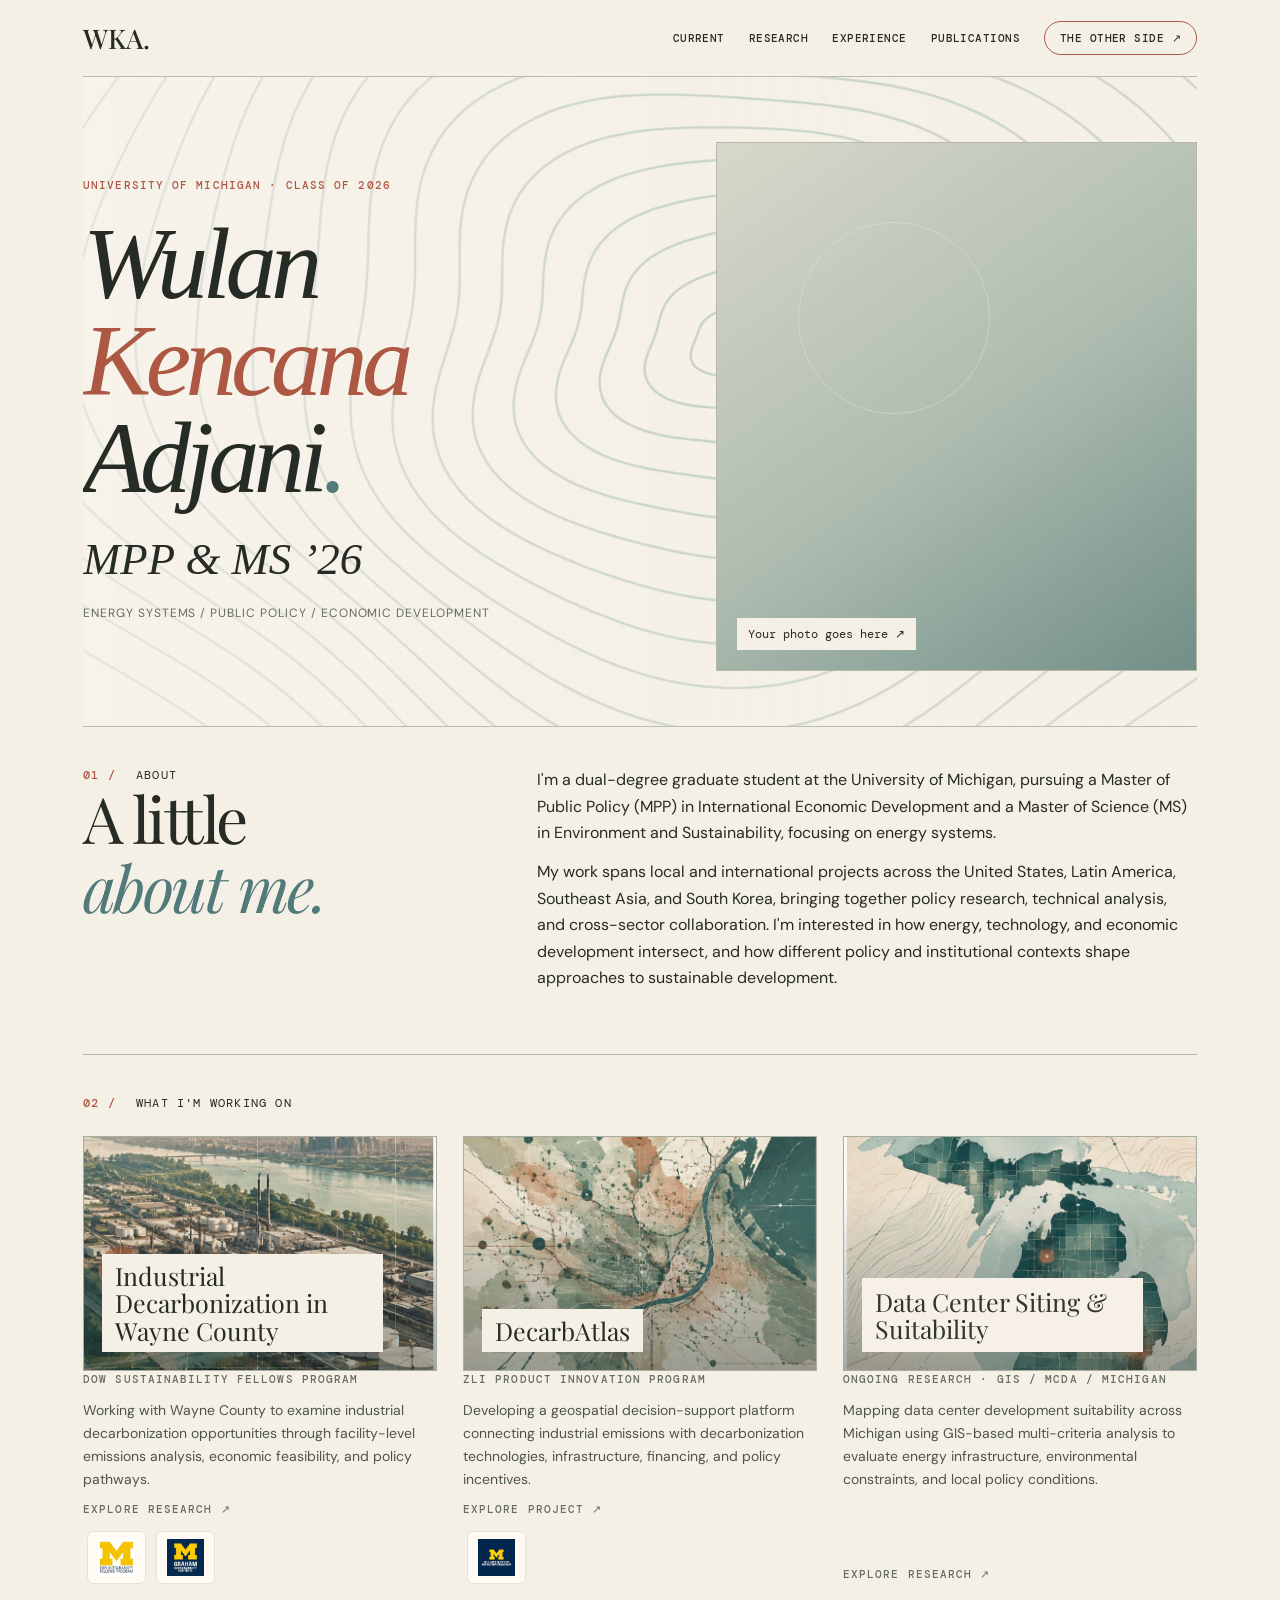
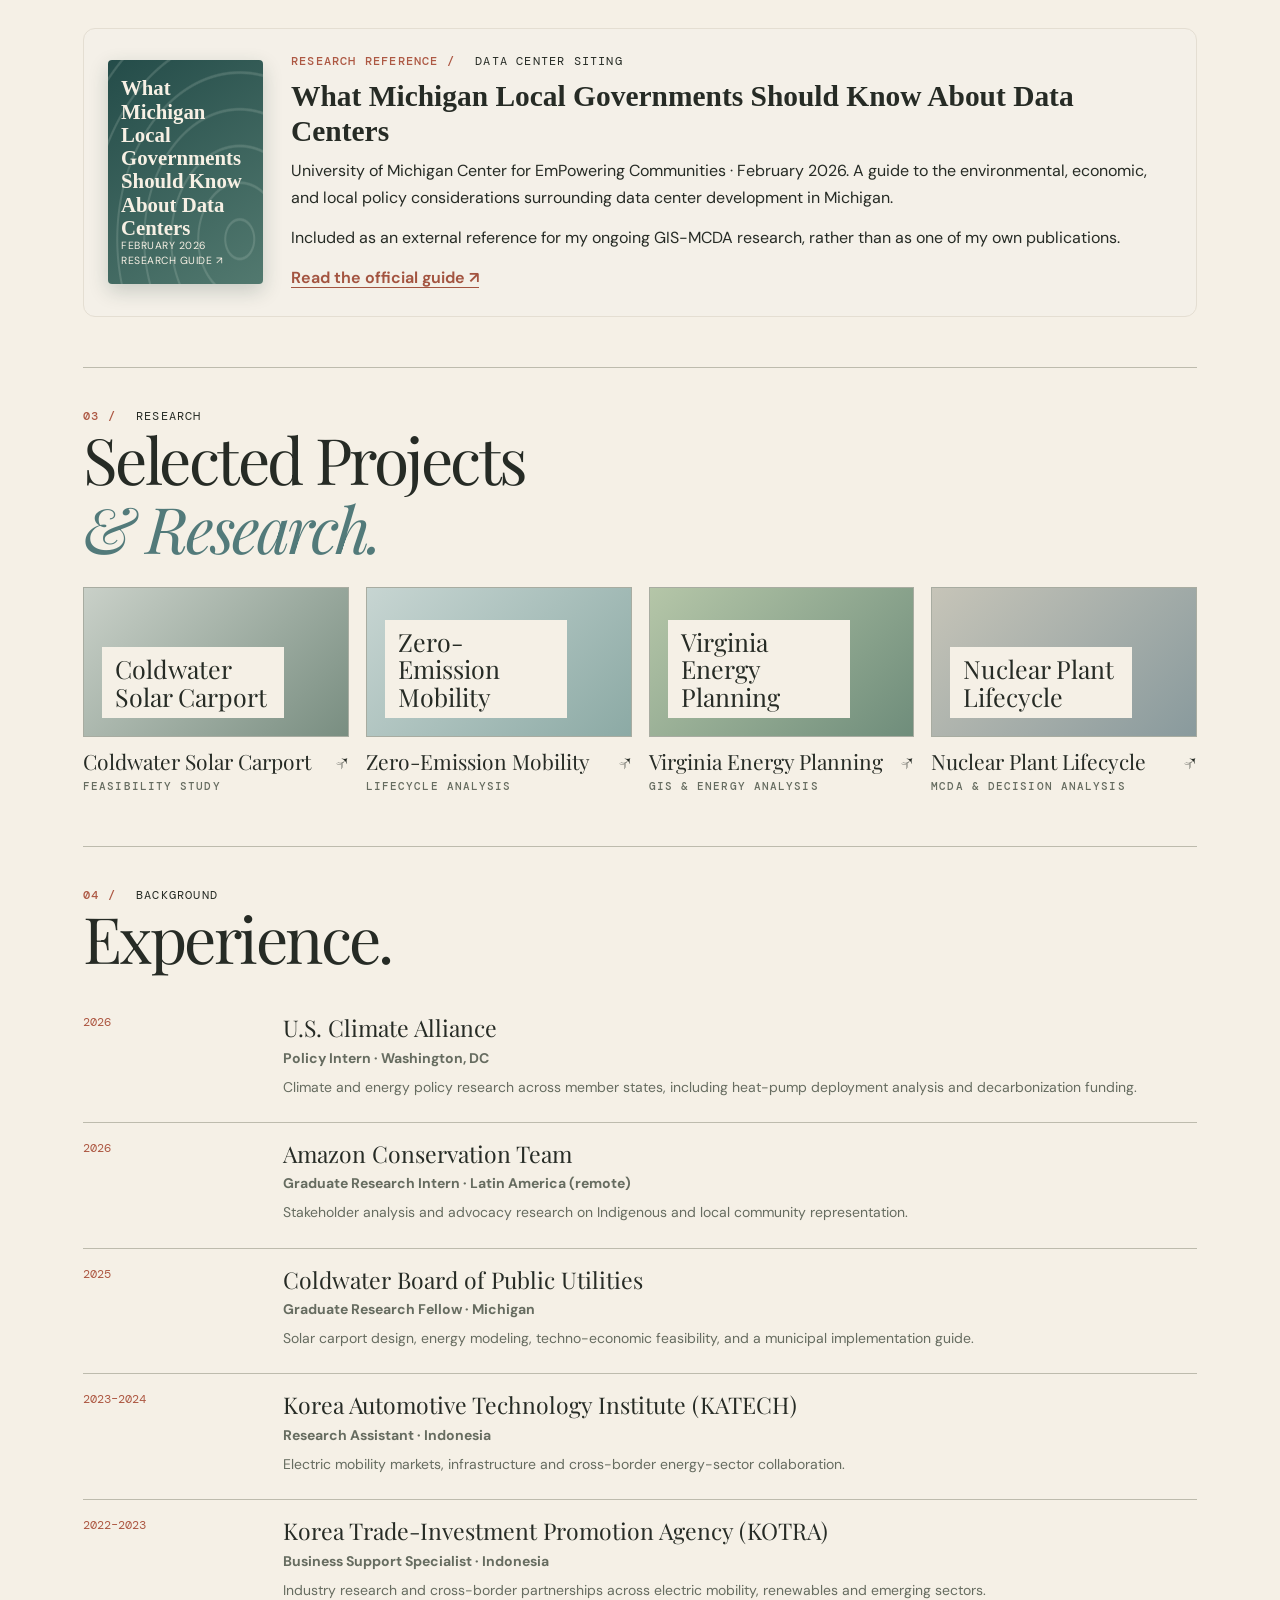
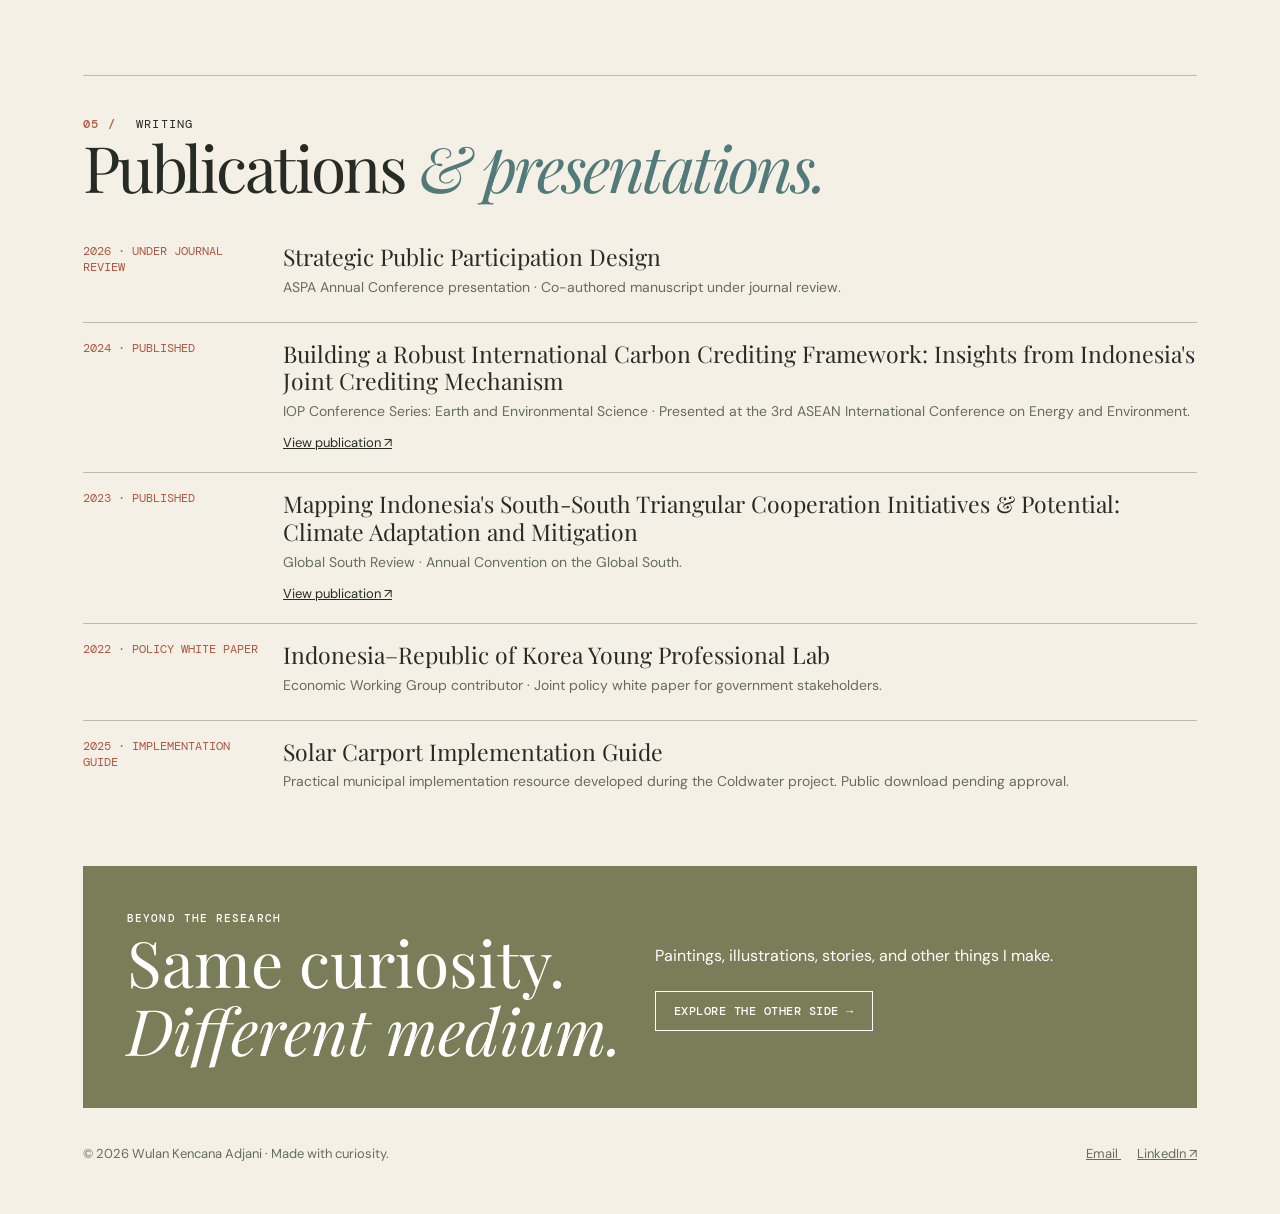
==== commit e636b784: "Update index.html" ====
--- a/index.html
+++ b/index.html
@@ -1,17 +1,36 @@
 
 <!DOCTYPE html>
 <html lang="en">
+
 <head>
-  <meta charset="utf-8">
+  <meta charset="UTF-8">
   <meta name="viewport" content="width=device-width, initial-scale=1">
-  <meta name="description" content="Wulan Kencana Adjani — energy systems, public policy and economic development portfolio.">
-  <title>Home | Wulan Kencana Adjani</title>
-
+
+  <meta name="description"
+    content="Wulan Kencana Adjani — public policy, energy systems, sustainability and economic development.">
+
+  <title>Wulan Kencana Adjani | Portfolio</title>
+
+  <!-- EXISTING WEBSITE STYLES -->
   <link rel="stylesheet" href="assets/style.css">
   <link rel="stylesheet" href="assets/homepage.css">
-  <link rel="stylesheet" href="assets/topographic.css">
+
+  <!--
+    IMPORTANT:
+    The old topographic.css is intentionally NOT loaded.
+    This page contains the replacement interactive effect.
+  -->
 
   <style>
+
+    /* ==============================================
+       GENERAL REFINEMENTS
+    ============================================== */
+
+    html {
+      scroll-behavior: smooth;
+    }
+
     .hero h1.main-name {
       font-family: "Bodoni Moda", Georgia, serif;
       font-size: clamp(3.5rem, 7.5vw, 8rem);
@@ -21,7 +40,7 @@
       margin: 20px 0 25px;
     }
 
-    .hero .hero-name.degree-line {
+    .hero .degree-line {
       font-family: "Bodoni Moda", Georgia, serif;
       font-size: clamp(2rem, 3.5vw, 3.5rem);
       font-style: italic;
@@ -30,24 +49,163 @@
       margin: 0 0 20px;
     }
 
-    /* Project thumbnails and logos */
+    /* ==============================================
+       INTERACTIVE TOPOGRAPHIC HERO
+
+       Uses the existing:
+       assets/topographic-lines.svg
+
+       The SVG moves with the cursor.
+       JavaScript updates the transform directly.
+    ============================================== */
+
+    .hero {
+      position: relative !important;
+      isolation: isolate;
+      overflow: hidden !important;
+      min-height: 580px;
+    }
+
+    /*
+      Remove conflicting pseudo-element effects
+      from previously uploaded stylesheets.
+    */
+
+    .hero::before,
+    .hero::after {
+      content: none !important;
+      display: none !important;
+      animation: none !important;
+    }
+
+    /*
+      A real DOM layer, not a CSS pseudo-element.
+      It sits behind the hero content.
+    */
+
+    .topo-stage {
+      position: absolute !important;
+      inset: 0;
+      z-index: 0 !important;
+      overflow: hidden;
+      pointer-events: none;
+      user-select: none;
+      background: transparent;
+    }
+
+    .topo-image {
+      position: absolute;
+      top: -28%;
+      left: -22%;
+      width: 144%;
+      height: 156%;
+      object-fit: cover;
+      display: block;
+      opacity: .68;
+      max-width: none;
+      pointer-events: none;
+      user-select: none;
+      transform: translate3d(0, 0, 0);
+      will-change: transform;
+    }
+
+    /*
+      Light overlay keeps the text readable.
+    */
+
+    .topo-stage::after {
+      content: "";
+      position: absolute;
+      inset: 0;
+      pointer-events: none;
+
+      background: linear-gradient(
+        90deg,
+        rgba(249, 246, 239, .45) 0%,
+        rgba(249, 246, 239, .16) 55%,
+        rgba(249, 246, 239, .08) 100%
+      );
+    }
+
+    /*
+      Interactive light that follows the cursor.
+    */
+
+    .topo-glow {
+      position: absolute;
+      z-index: 1;
+      top: 0;
+      left: 0;
+      width: 320px;
+      height: 320px;
+      border-radius: 50%;
+
+      background: radial-gradient(
+        circle,
+        rgba(77, 132, 118, .16),
+        rgba(179, 102, 77, .06) 42%,
+        transparent 72%
+      );
+
+      opacity: 0;
+      pointer-events: none;
+      transform: translate3d(-500px, -500px, 0);
+      will-change: transform;
+    }
+
+    /*
+      Everything else in the hero stays above
+      the moving background.
+    */
+
+    .hero > :not(.topo-stage):not(.topo-glow) {
+      position: relative !important;
+      z-index: 2 !important;
+    }
+
+    /*
+      Make sure portrait and text remain clickable.
+    */
+
+    .hero a,
+    .hero button {
+      position: relative;
+      z-index: 3;
+    }
+
+    /* ==============================================
+       CURRENT PROJECTS — THREE COLUMNS
+    ============================================== */
+
     #current .cards {
+      display: grid;
+      grid-template-columns: repeat(3, minmax(0, 1fr));
+      gap: clamp(16px, 2vw, 28px);
       align-items: stretch;
     }
 
     #current .current-project-item {
-      min-width: 0;
       display: flex;
       flex-direction: column;
+      min-width: 0;
     }
 
     #current .current-project-item > .card {
+      flex: 1;
+      display: flex;
+      flex-direction: column;
+      min-width: 0;
+    }
+
+    #current .card p {
       flex: 1;
     }
 
     #current .visual {
       position: relative;
       isolation: isolate;
+      overflow: hidden;
+      min-height: 240px;
     }
 
     #current .visual .project-cover {
@@ -64,93 +222,159 @@
       content: "";
       position: absolute;
       inset: 0;
+      z-index: -1;
+      pointer-events: none;
+
       background: linear-gradient(
         180deg,
-        transparent 28%,
-        rgba(14, 35, 33, .32)
+        transparent 25%,
+        rgba(14, 35, 33, .38)
       );
-      z-index: -1;
-      pointer-events: none;
-    }
-
-    #current .card:hover .project-cover {
-      transform: scale(1.055);
     }
 
     #current .visual span {
       position: relative;
       z-index: 1;
+      display: inline-block;
+      max-width: calc(100% - 35px);
+      overflow-wrap: break-word;
+    }
+
+    #current .card:hover .project-cover {
+      transform: scale(1.055);
+    }
+
+    #current .card:focus-visible {
+      outline: 2px solid #b85e47;
+      outline-offset: 5px;
     }
 
     #current .visual.datacenter span {
       color: #2e342e !important;
       background: #f6f0e6;
-    }
-
-    #current .affiliation-strip {
+      padding: .38em .55em;
+    }
+
+    /* ==============================================
+       INSTITUTIONAL LOGOS
+    ============================================== */
+
+    .affiliation-strip {
       display: flex;
       align-items: center;
-      gap: 12px;
+      flex-wrap: wrap;
+      gap: 10px;
       padding: 12px 4px 0;
       min-height: 65px;
     }
 
-    #current .affiliation-strip a {
+    .affiliation-strip a {
       display: flex;
       align-items: center;
-      justify-content: flex-start;
-      padding: 6px;
+      justify-content: center;
+      padding: 7px 10px;
+      min-height: 43px;
+      max-width: 48%;
+
       background: #fffaf3;
       border: 1px solid #e5e2da;
       border-radius: 6px;
-      min-height: 43px;
-      max-width: 48%;
-    }
-
-    #current .affiliation-strip img {
+      transition: border-color .25s ease;
+    }
+
+    .affiliation-strip a:hover {
+      border-color: #b85e47;
+    }
+
+    .affiliation-strip img {
+      display: block;
+      max-width: 100%;
       max-height: 37px;
-      max-width: 100%;
       width: auto;
+      height: auto;
       object-fit: contain;
     }
 
-    /* Data center guidebook reference */
+    /* ==============================================
+       DATA CENTER GUIDEBOOK REFERENCE
+    ============================================== */
+
     .featured-reference {
       display: grid;
-      grid-template-columns: 150px minmax(0, 1fr);
-      gap: 26px;
+      grid-template-columns: 155px minmax(0, 1fr);
+      gap: 28px;
       align-items: center;
-      margin-top: 42px;
-      padding: 22px;
+
+      margin-top: 44px;
+      padding: 24px;
+
       background: #f4f0e8;
       border: 1px solid #e4ded2;
       border-radius: 12px;
     }
 
-    .reference-thumb {
-      display: block;
-      width: 100%;
-      overflow: hidden;
-      border-radius: 5px;
-      box-shadow: 0 5px 16px #253e3924;
-    }
-
-    .reference-thumb img {
-      display: block;
-      width: 100%;
-      height: auto;
+    /*
+      Styled publication thumbnail.
+      This is built directly into the HTML,
+      so it doesn't depend on another image upload.
+    */
+
+    .guide-cover {
+      display: flex;
+      flex-direction: column;
+      justify-content: space-between;
+      aspect-ratio: 3 / 4;
+      padding: 16px 13px;
+      box-sizing: border-box;
+
+      color: #f7f0e4;
+      background:
+        repeating-radial-gradient(
+          ellipse at 85% 80%,
+          transparent 0 13px,
+          rgba(210, 224, 212, .18) 14px 15px,
+          transparent 16px 27px
+        ),
+        linear-gradient(
+          145deg,
+          #244c49,
+          #52796f
+        );
+
+      border-radius: 4px;
+      box-shadow: 0 7px 20px rgba(26, 55, 49, .20);
+      text-decoration: none;
+      transition: transform .25s ease;
+    }
+
+    .guide-cover:hover {
+      transform: translateY(-4px);
+    }
+
+    .guide-cover-title {
+      font-family: "Bodoni Moda", Georgia, serif;
+      font-size: clamp(1rem, 1.7vw, 1.3rem);
+      line-height: 1.12;
+      font-weight: 600;
+    }
+
+    .guide-cover-bottom {
+      font-size: .65rem;
+      line-height: 1.4;
+      letter-spacing: .05em;
+      text-transform: uppercase;
     }
 
     .reference-copy h3 {
+      font-family: "Bodoni Moda", Georgia, serif;
+      font-size: clamp(1.35rem, 2.3vw, 1.9rem);
+      line-height: 1.18;
       margin: 10px 0;
-      font-family: "Bodoni Moda", Georgia, serif;
-      font-size: clamp(1.3rem, 2.3vw, 1.9rem);
-      line-height: 1.18;
     }
 
     .reference-copy p {
-      margin: 0 0 12px;
       line-height: 1.65;
+      margin: 0 0 14px;
     }
 
     .reference-link {
@@ -160,46 +384,155 @@
       text-underline-offset: 4px;
     }
 
+    /* ==============================================
+       RESPONSIVE DESIGN
+    ============================================== */
+
+    @media (max-width: 920px) {
+
+      #current .cards {
+        grid-template-columns: repeat(2, minmax(0, 1fr));
+      }
+
+      .topo-image {
+        opacity: .48;
+      }
+
+    }
+
     @media (max-width: 640px) {
+
+      .hero {
+        min-height: 500px;
+      }
+
+      .topo-image {
+        top: -15%;
+        left: -35%;
+        width: 170%;
+        height: 135%;
+        opacity: .36;
+      }
+
+      #current .cards {
+        grid-template-columns: 1fr;
+      }
+
+      #current .visual {
+        min-height: 220px;
+      }
+
       .featured-reference {
-        grid-template-columns: 100px minmax(0, 1fr);
-        gap: 14px;
-        padding: 14px;
+        grid-template-columns: 105px minmax(0, 1fr);
+        gap: 15px;
+        padding: 15px;
       }
 
       .reference-copy h3 {
-        font-size: 1.15rem;
-      }
+        font-size: 1.2rem;
+      }
+
+      .guide-cover {
+        padding: 10px;
+      }
+
+      .guide-cover-title {
+        font-size: .92rem;
+      }
+
+      .guide-cover-bottom {
+        font-size: .52rem;
+      }
+
+      .topo-glow {
+        display: none;
+      }
+
     }
 
     @media (prefers-reduced-motion: reduce) {
+
+      .topo-image {
+        will-change: auto;
+      }
+
+      .topo-glow {
+        display: none;
+      }
+
       #current .visual .project-cover {
         transition: none;
       }
-    }
+
+      html {
+        scroll-behavior: auto;
+      }
+
+    }
+
   </style>
 </head>
 
 <body>
+
   <div class="wrap">
 
+    <!-- ============================================
+         NAVIGATION
+    ============================================= -->
+
     <header class="topbar">
-      <a class="logo" href="index.html">WKA.</a>
+
+      <a class="logo" href="index.html">
+        WKA.
+      </a>
 
       <nav class="nav" aria-label="Main navigation">
-        <a href="index.html#current">Current</a>
-        <a href="index.html#projects">Research</a>
-        <a href="index.html#experience">Experience</a>
-        <a href="index.html#publications">Publications</a>
-        <a class="other-link" href="art.html">The other side ↗</a>
+
+        <a href="#current">Current</a>
+        <a href="#projects">Research</a>
+        <a href="#experience">Experience</a>
+        <a href="#publications">Publications</a>
+
+        <a class="other-link" href="art.html">
+          The other side ↗
+        </a>
+
       </nav>
+
     </header>
 
     <main>
 
-      <!-- HERO -->
-      <section class="hero">
-        <div>
+      <!-- ==========================================
+           HERO WITH INTERACTIVE TOPOGRAPHY
+      =========================================== -->
+
+      <section class="hero" id="home">
+
+        <!-- Real topographic layer -->
+        <div class="topo-stage" aria-hidden="true">
+
+          <img
+            class="topo-image"
+            id="topoImage"
+            src="assets/topographic-lines.svg"
+            alt=""
+            draggable="false"
+          >
+
+        </div>
+
+        <!-- Cursor-following glow -->
+        <div
+          class="topo-glow"
+          id="topoGlow"
+          aria-hidden="true"
+        ></div>
+
+        <!-- Hero text -->
+        <div class="hero-content">
+
           <div class="eyebrow">
             University of Michigan · Class of 2026
           </div>
@@ -210,17 +543,20 @@
             Adjani<span class="teal">.</span>
           </h1>
 
-          <p class="hero-name degree-line">
+          <p class="degree-line">
             <span class="rust">MPP</span>
             &amp;
             <span class="teal">MS ’26</span>
           </p>
 
           <p class="topics">
-            Energy systems / Public policy / Economic development
+            Energy systems / Public policy /
+            Economic development
           </p>
+
         </div>
 
+        <!-- Portrait placeholder -->
         <div
           class="photo-placeholder"
           role="img"
@@ -228,11 +564,17 @@
         >
           <span>Your photo goes here ↗</span>
         </div>
+
       </section>
 
-      <!-- ABOUT -->
+      <!-- ==========================================
+           ABOUT
+      =========================================== -->
+
       <section class="section about" id="about">
+
         <div>
+
           <div class="section-label">
             <b>01 /</b> About
           </div>
@@ -241,16 +583,18 @@
             A little<br>
             <em>about me.</em>
           </h2>
+
         </div>
 
         <div>
+
           <p>
             I'm a dual-degree graduate student at the
-            University of Michigan, pursuing a Master of
-            Public Policy (MPP) in International Economic
-            Development and a Master of Science (MS) in
-            Environment and Sustainability, focusing on
-            energy systems.
+            University of Michigan, pursuing a Master
+            of Public Policy (MPP) in International
+            Economic Development and a Master of
+            Science (MS) in Environment and Sustainability,
+            focusing on energy systems.
           </p>
 
           <p>
@@ -260,40 +604,54 @@
             together policy research, technical analysis,
             and cross-sector collaboration. I'm interested
             in how energy, technology, and economic
-            development intersect, and how different policy
-            and institutional contexts shape approaches
-            to sustainable development.
+            development intersect, and how different
+            policy and institutional contexts shape
+            approaches to sustainable development.
           </p>
+
         </div>
+
       </section>
 
-      <!-- CURRENT PROJECTS -->
+      <!-- ==========================================
+           CURRENT PROJECTS
+      =========================================== -->
+
       <section class="section" id="current">
+
         <div class="section-head">
+
           <div class="section-label">
             <b>02 /</b> What I'm working on
           </div>
+
         </div>
 
         <div class="cards">
 
           <!-- WAYNE COUNTY -->
+
           <div class="current-project-item">
+
             <a
               class="card project-card"
               href="projects/wayne.html"
             >
+
               <div class="visual industry">
+
                 <img
                   class="project-cover"
                   src="assets/project asset/wayne county/wayne-county.jpg"
-                  alt="Industrial decarbonization landscape illustration"
+                  alt="Industrial decarbonization concept illustration"
                   loading="lazy"
                 >
 
                 <span>
-                  Industrial Decarbonization in Wayne County
+                  Industrial Decarbonization
+                  in Wayne County
                 </span>
+
               </div>
 
               <div class="tag">
@@ -307,102 +665,134 @@
                 economic feasibility, and policy pathways.
               </p>
 
-              <span class="tag">Explore research ↗</span>
+              <span class="tag">
+                Explore research ↗
+              </span>
+
             </a>
 
             <div class="affiliation-strip">
+
               <a
                 href="https://graham.umich.edu/dow/fellows/current"
                 target="_blank"
-                rel="noopener"
-                title="Dow Sustainability Fellows"
+                rel="noopener noreferrer"
+                title="Dow Sustainability Fellows Program"
               >
+
                 <img
                   src="assets/project asset/wayne county/dow sustainability fellows program.jpeg"
-                  alt="Dow Sustainability Fellows"
+                  alt="Dow Sustainability Fellows Program"
                   loading="lazy"
                 >
+
               </a>
 
               <a
                 href="https://graham.umich.edu/"
                 target="_blank"
-                rel="noopener"
+                rel="noopener noreferrer"
                 title="Graham Sustainability Institute"
               >
+
                 <img
                   src="assets/project asset/wayne county/graham sustainability institute logo.jpeg"
                   alt="Graham Sustainability Institute"
                   loading="lazy"
                 >
+
               </a>
-            </div>
+
+            </div>
+
           </div>
 
           <!-- DECARBATLAS -->
+
           <div class="current-project-item">
+
             <a
               class="card project-card"
               href="projects/decarbatlas.html"
             >
+
               <div class="visual atlas">
+
                 <img
                   class="project-cover"
                   src="assets/project asset/decarb atlas/decarbatlas.jpg"
-                  alt="Geospatial decarbonization concept artwork"
+                  alt="Geospatial decarbonization concept illustration"
                   loading="lazy"
                 >
 
-                <span>DecarbAtlas</span>
+                <span>
+                  DecarbAtlas
+                </span>
+
               </div>
 
               <div class="tag">
-                Selected venture · ZLI Product Innovation Program
+                ZLI Product Innovation Program
               </div>
 
               <p>
                 Developing a geospatial decision-support
                 platform connecting industrial emissions
                 with decarbonization technologies,
-                infrastructure, financing, and policy incentives.
-              </p>
-
-              <span class="tag">Explore project ↗</span>
+                infrastructure, financing, and
+                policy incentives.
+              </p>
+
+              <span class="tag">
+                Explore project ↗
+              </span>
+
             </a>
 
             <div class="affiliation-strip">
+
               <a
                 href="https://zli.umich.edu/program/product-innovation-program/"
                 target="_blank"
-                rel="noopener"
+                rel="noopener noreferrer"
                 title="Zell Lurie Institute"
               >
+
                 <img
                   src="assets/project asset/decarb atlas/zell lurie institute logo.jpeg"
                   alt="Zell Lurie Institute"
                   loading="lazy"
                 >
+
               </a>
-            </div>
+
+            </div>
+
           </div>
 
           <!-- DATA CENTER -->
+
           <div class="current-project-item">
+
             <a
               class="card project-card"
               href="projects/data-center.html"
             >
+
               <div class="visual datacenter">
+
                 <img
                   class="project-cover"
                   src="assets/project asset/data center mcda/data-center.jpg"
-                  alt="Michigan data center suitability concept artwork"
+                  alt="Michigan data center suitability concept illustration"
                   loading="lazy"
                 >
 
                 <span>
-                  Data Center Siting &amp; Suitability
+                  Data Center Siting
+                  &amp; Suitability
                 </span>
+
               </div>
 
               <div class="tag">
@@ -417,64 +807,95 @@
                 policy conditions.
               </p>
 
-              <span class="tag">Explore research ↗</span>
+              <span class="tag">
+                Explore research ↗
+              </span>
+
             </a>
+
           </div>
 
         </div>
 
-        <!-- DATA CENTER GUIDEBOOK REFERENCE -->
+        <!-- ========================================
+             DATA CENTER GUIDEBOOK REFERENCE
+        ========================================= -->
+
         <div class="featured-reference">
 
           <a
-            class="reference-thumb"
+            class="guide-cover"
             href="https://graham.umich.edu/product/michigan-data-centers-guide"
             target="_blank"
-            rel="noopener"
+            rel="noopener noreferrer"
+            aria-label="View the official Michigan data centers guidebook"
           >
-            <img
-              src="assets/project asset/data center mcda/michigan-data-center-guide-cover.png"
-              alt="Cover of What Michigan Local Governments Should Know About Data Centers, February 2026"
-              loading="lazy"
-            >
+
+            <span class="guide-cover-title">
+              What Michigan
+              Local Governments
+              Should Know
+              About Data Centers
+            </span>
+
+            <span class="guide-cover-bottom">
+              February 2026<br>
+              Research Guide ↗
+            </span>
+
           </a>
 
           <div class="reference-copy">
+
             <div class="section-label">
-              <b>RESEARCH REFERENCE /</b> DATA CENTER SITING
+              <b>RESEARCH REFERENCE /</b>
+              DATA CENTER SITING
             </div>
 
             <h3>
-              What Michigan Local Governments Should
-              Know About Data Centers
+              What Michigan Local Governments
+              Should Know About Data Centers
             </h3>
 
             <p>
-              University of Michigan Center for EmPowering
-              Communities · February 2026.
-              A practical guide to environmental and economic
-              impacts, zoning, and local policy considerations.
-              Included as a reference informing the policy
-              context of my ongoing GIS-MCDA research;
-              this is not my publication.
+              University of Michigan Center for
+              EmPowering Communities · February 2026.
+              A guide to the environmental, economic,
+              and local policy considerations surrounding
+              data center development in Michigan.
+            </p>
+
+            <p>
+              Included as an external reference for
+              my ongoing GIS-MCDA research, rather
+              than as one of my own publications.
             </p>
 
             <a
               class="reference-link"
               href="https://graham.umich.edu/product/michigan-data-centers-guide"
               target="_blank"
-              rel="noopener"
+              rel="noopener noreferrer"
             >
-              View the official guide ↗
+              Read the official guide ↗
             </a>
-          </div>
+
+          </div>
+
         </div>
+
       </section>
 
-      <!-- SELECTED PROJECTS -->
+      <!-- ==========================================
+           SELECTED PROJECTS
+      =========================================== -->
+
       <section class="section" id="projects">
+
         <div class="section-head">
+
           <div>
+
             <div class="section-label">
               <b>03 /</b> Research
             </div>
@@ -483,13 +904,19 @@
               Selected Projects<br>
               <em>&amp; Research.</em>
             </h2>
-          </div>
+
+          </div>
+
         </div>
 
         <div class="projects">
 
-          <a class="card" href="projects/coldwater.html">
-            <div class="visual solar" aria-hidden="true">
+          <a
+            class="card"
+            href="projects/coldwater.html"
+          >
+
+            <div class="visual solar">
               <span>Coldwater Solar Carport</span>
             </div>
 
@@ -498,11 +925,18 @@
               <span class="arrow">↗</span>
             </h3>
 
-            <div class="tag">Feasibility study</div>
+            <div class="tag">
+              Feasibility study
+            </div>
+
           </a>
 
-          <a class="card" href="projects/mobility.html">
-            <div class="visual bus" aria-hidden="true">
+          <a
+            class="card"
+            href="projects/mobility.html"
+          >
+
+            <div class="visual bus">
               <span>Zero-Emission Mobility</span>
             </div>
 
@@ -511,11 +945,18 @@
               <span class="arrow">↗</span>
             </h3>
 
-            <div class="tag">Lifecycle analysis</div>
+            <div class="tag">
+              Lifecycle analysis
+            </div>
+
           </a>
 
-          <a class="card" href="projects/virginia.html">
-            <div class="visual virginia" aria-hidden="true">
+          <a
+            class="card"
+            href="projects/virginia.html"
+          >
+
+            <div class="visual virginia">
               <span>Virginia Energy Planning</span>
             </div>
 
@@ -524,11 +965,18 @@
               <span class="arrow">↗</span>
             </h3>
 
-            <div class="tag">GIS &amp; energy analysis</div>
+            <div class="tag">
+              GIS &amp; energy analysis
+            </div>
+
           </a>
 
-          <a class="card" href="projects/nuclear.html">
-            <div class="visual nuclear" aria-hidden="true">
+          <a
+            class="card"
+            href="projects/nuclear.html"
+          >
+
+            <div class="visual nuclear">
               <span>Nuclear Plant Lifecycle</span>
             </div>
 
@@ -537,172 +985,264 @@
               <span class="arrow">↗</span>
             </h3>
 
-            <div class="tag">MCDA &amp; decision analysis</div>
+            <div class="tag">
+              MCDA &amp; decision analysis
+            </div>
+
           </a>
 
         </div>
+
       </section>
 
-      <!-- EXPERIENCE -->
+      <!-- ==========================================
+           EXPERIENCE
+      =========================================== -->
+
       <section class="section" id="experience">
+
         <div class="section-head">
+
           <div>
+
             <div class="section-label">
               <b>04 /</b> Background
             </div>
 
             <h2>Experience.</h2>
-          </div>
+
+          </div>
+
         </div>
 
         <div class="timeline">
 
           <div class="entry">
+
             <span class="date">2026</span>
+
             <div>
+
               <h3>U.S. Climate Alliance</h3>
-              <p>
-                <strong>Policy Intern · Washington, DC</strong>
-              </p>
-              <p>
-                Climate and energy policy research across
-                member states, including heat-pump deployment
-                analysis and decarbonization funding.
-              </p>
-            </div>
+
+              <p>
+                <strong>
+                  Policy Intern · Washington, DC
+                </strong>
+              </p>
+
+              <p>
+                Climate and energy policy research
+                across member states, including
+                heat-pump deployment analysis and
+                decarbonization funding.
+              </p>
+
+            </div>
+
           </div>
 
           <div class="entry">
+
             <span class="date">2026</span>
+
             <div>
+
               <h3>Amazon Conservation Team</h3>
+
               <p>
                 <strong>
-                  Graduate Research Intern · Latin America (remote)
+                  Graduate Research Intern ·
+                  Latin America (remote)
                 </strong>
               </p>
-              <p>
-                Stakeholder analysis and advocacy research
-                on Indigenous and local community representation.
-              </p>
-            </div>
+
+              <p>
+                Stakeholder analysis and advocacy
+                research on Indigenous and local
+                community representation.
+              </p>
+
+            </div>
+
           </div>
 
           <div class="entry">
+
             <span class="date">2025</span>
+
             <div>
-              <h3>Coldwater Board of Public Utilities</h3>
-              <p>
-                <strong>Graduate Research Fellow · Michigan</strong>
-              </p>
+
+              <h3>
+                Coldwater Board of Public Utilities
+              </h3>
+
+              <p>
+                <strong>
+                  Graduate Research Fellow · Michigan
+                </strong>
+              </p>
+
               <p>
                 Solar carport design, energy modeling,
-                techno-economic feasibility, and a municipal
-                implementation guide.
-              </p>
-            </div>
+                techno-economic feasibility, and
+                a municipal implementation guide.
+              </p>
+
+            </div>
+
           </div>
 
           <div class="entry">
+
             <span class="date">2023–2024</span>
+
             <div>
+
               <h3>
-                Korea Automotive Technology Institute (KATECH)
+                Korea Automotive Technology Institute
+                (KATECH)
               </h3>
-              <p>
-                <strong>Research Assistant · Indonesia</strong>
-              </p>
-              <p>
-                Electric mobility markets, infrastructure
-                and cross-border energy-sector collaboration.
-              </p>
-            </div>
+
+              <p>
+                <strong>
+                  Research Assistant · Indonesia
+                </strong>
+              </p>
+
+              <p>
+                Electric mobility markets,
+                infrastructure and cross-border
+                energy-sector collaboration.
+              </p>
+
+            </div>
+
           </div>
 
           <div class="entry">
+
             <span class="date">2022–2023</span>
+
             <div>
+
               <h3>
-                Korea Trade-Investment Promotion Agency (KOTRA)
+                Korea Trade-Investment Promotion
+                Agency (KOTRA)
               </h3>
-              <p>
-                <strong>Business Support Specialist · Indonesia</strong>
-              </p>
-              <p>
-                Industry research and cross-border partnerships
-                across electric mobility, renewables
-                and emerging sectors.
-              </p>
-            </div>
+
+              <p>
+                <strong>
+                  Business Support Specialist · Indonesia
+                </strong>
+              </p>
+
+              <p>
+                Industry research and cross-border
+                partnerships across electric mobility,
+                renewables and emerging sectors.
+              </p>
+
+            </div>
+
           </div>
 
         </div>
+
       </section>
 
-      <!-- PUBLICATIONS -->
+      <!-- ==========================================
+           PUBLICATIONS
+      =========================================== -->
+
       <section class="section" id="publications">
+
         <div class="section-head">
+
           <div>
+
             <div class="section-label">
               <b>05 /</b> Writing
             </div>
 
             <h2>
-              Publications <em>&amp; presentations.</em>
+              Publications
+              <em>&amp; presentations.</em>
             </h2>
-          </div>
+
+          </div>
+
         </div>
 
         <div class="publications">
 
           <div class="entry">
+
             <span class="date">
               2026 · UNDER JOURNAL REVIEW
             </span>
 
             <div>
-              <h3>Strategic Public Participation Design</h3>
+
+              <h3>
+                Strategic Public Participation Design
+              </h3>
+
               <p>
                 ASPA Annual Conference presentation ·
                 Co-authored manuscript under journal review.
               </p>
-            </div>
+
+            </div>
+
           </div>
 
           <div class="entry">
-            <span class="date">2024 · PUBLISHED</span>
+
+            <span class="date">
+              2024 · PUBLISHED
+            </span>
 
             <div>
+
               <h3>
-                Building a Robust International Carbon Crediting
-                Framework: Insights from Indonesia’s
-                Joint Crediting Mechanism
+                Building a Robust International Carbon
+                Crediting Framework: Insights from
+                Indonesia's Joint Crediting Mechanism
               </h3>
 
               <p>
-                IOP Conference Series: Earth and Environmental
-                Science · Presented at 3rd ASEAN International
-                Conference on Energy and Environment (2023).
+                IOP Conference Series:
+                Earth and Environmental Science ·
+                Presented at the 3rd ASEAN International
+                Conference on Energy and Environment.
               </p>
 
               <a
                 href="https://doi.org/10.1088/1755-1315/1395/1/012030"
                 target="_blank"
-                rel="noopener"
+                rel="noopener noreferrer"
               >
                 View publication ↗
               </a>
-            </div>
+
+            </div>
+
           </div>
 
           <div class="entry">
-            <span class="date">2023 · PUBLISHED</span>
+
+            <span class="date">
+              2023 · PUBLISHED
+            </span>
 
             <div>
+
               <h3>
-                Mapping Indonesia’s South-South Triangular
-                Cooperation Initiatives &amp; Potential:
-                Climate Adaptation and Mitigation
+                Mapping Indonesia's South-South
+                Triangular Cooperation Initiatives
+                &amp; Potential: Climate Adaptation
+                and Mitigation
               </h3>
 
               <p>
@@ -713,19 +1253,23 @@
               <a
                 href="https://doi.org/10.22146/globalsouth.91042"
                 target="_blank"
-                rel="noopener"
+                rel="noopener noreferrer"
               >
                 View publication ↗
               </a>
-            </div>
+
+            </div>
+
           </div>
 
           <div class="entry">
+
             <span class="date">
               2022 · POLICY WHITE PAPER
             </span>
 
             <div>
+
               <h3>
                 Indonesia–Republic of Korea
                 Young Professional Lab
@@ -733,42 +1277,62 @@
 
               <p>
                 Economic Working Group contributor ·
-                Joint policy white paper for government stakeholders.
-              </p>
-            </div>
+                Joint policy white paper for
+                government stakeholders.
+              </p>
+
+            </div>
+
           </div>
 
           <div class="entry">
+
             <span class="date">
               2025 · IMPLEMENTATION GUIDE
             </span>
 
             <div>
-              <h3>Solar Carport Implementation Guide</h3>
-
-              <p>
-                Practical municipal implementation resource
-                developed during the Coldwater project.
+
+              <h3>
+                Solar Carport Implementation Guide
+              </h3>
+
+              <p>
+                Practical municipal implementation
+                resource developed during the
+                Coldwater project.
                 Public download pending approval.
               </p>
-            </div>
+
+            </div>
+
           </div>
 
         </div>
+
       </section>
 
-      <!-- ART -->
+      <!-- ==========================================
+           ART SECTION
+      =========================================== -->
+
       <section class="art-cta">
+
         <div>
-          <div class="tag">Beyond the research</div>
+
+          <div class="tag">
+            Beyond the research
+          </div>
 
           <h2>
             Same curiosity.<br>
             <em>Different medium.</em>
           </h2>
+
         </div>
 
         <div>
+
           <p>
             Paintings, illustrations, stories,
             and other things I make.
@@ -777,29 +1341,300 @@
           <a class="button" href="art.html">
             Explore the other side →
           </a>
+
         </div>
+
       </section>
 
     </main>
 
-    <!-- FOOTER -->
+    <!-- ============================================
+         FOOTER
+    ============================================= -->
+
     <footer>
+
       <span>
-        © 2026 Wulan Kencana Adjani · Made with curiosity.
+        © 2026 Wulan Kencana Adjani ·
+        Made with curiosity.
       </span>
 
       <span>
-        <a href="mailto:Wulanka@umich.edu">Email</a>
+
+        <a href="mailto:Wulanka@umich.edu">
+          Email
+        </a>
+
         <a
           href="https://www.linkedin.com/"
           target="_blank"
-          rel="noopener"
+          rel="noopener noreferrer"
         >
           LinkedIn ↗
         </a>
+
       </span>
+
     </footer>
 
   </div>
+
+  <!-- ==============================================
+       INTERACTIVE TOPOGRAPHY JAVASCRIPT
+
+       This script:
+       1. Tracks the cursor across the hero.
+       2. Moves the actual SVG layer.
+       3. Smoothly interpolates the position.
+       4. Adds subtle ambient motion.
+       5. Returns to center when the cursor leaves.
+  ============================================== -->
+
+  <script>
+    (function () {
+      "use strict";
+
+      function initTopography() {
+
+        const hero = document.querySelector(".hero");
+        const image = document.getElementById("topoImage");
+        const glow = document.getElementById("topoGlow");
+
+        if (!hero || !image || !glow) {
+          console.warn(
+            "Interactive topography elements not found."
+          );
+          return;
+        }
+
+        image.addEventListener("error", function () {
+          console.error(
+            "Topographic SVG failed to load:",
+            image.src
+          );
+        });
+
+        const reducedMotion = window.matchMedia(
+          "(prefers-reduced-motion: reduce)"
+        );
+
+        const finePointer = window.matchMedia(
+          "(hover: hover) and (pointer: fine)"
+        );
+
+        // Current position
+        let currentX = 0;
+        let currentY = 0;
+
+        // Desired position
+        let targetX = 0;
+        let targetY = 0;
+
+        // Cursor glow
+        let glowX = -500;
+        let glowY = -500;
+
+        let targetGlowX = -500;
+        let targetGlowY = -500;
+
+        let isHovering = false;
+        let frameId = null;
+        let lastTime = 0;
+
+        /*
+          Mouse interaction:
+          The pattern moves in response to the
+          pointer's position inside the hero.
+        */
+
+        function onPointerMove(event) {
+
+          if (
+            event.pointerType === "touch" ||
+            reducedMotion.matches ||
+            !finePointer.matches
+          ) {
+            return;
+          }
+
+          const rect = hero.getBoundingClientRect();
+
+          const normalizedX =
+            (event.clientX - rect.left) /
+            rect.width - 0.5;
+
+          const normalizedY =
+            (event.clientY - rect.top) /
+            rect.height - 0.5;
+
+          /*
+            Stronger displacement makes the
+            interaction visibly noticeable.
+          */
+
+          targetX = normalizedX * 150;
+          targetY = normalizedY * 105;
+
+          targetGlowX =
+            event.clientX - rect.left - 160;
+
+          targetGlowY =
+            event.clientY - rect.top - 160;
+
+          isHovering = true;
+        }
+
+        function onPointerLeave() {
+
+          targetX = 0;
+          targetY = 0;
+
+          isHovering = false;
+          glow.style.opacity = "0";
+        }
+
+        hero.addEventListener(
+          "pointermove",
+          onPointerMove,
+          { passive: true }
+        );
+
+        hero.addEventListener(
+          "pointerleave",
+          onPointerLeave
+        );
+
+        /*
+          Animation loop.
+          Smoothly follows the pointer and adds
+          slow independent background movement.
+        */
+
+        function animate(time) {
+
+          if (reducedMotion.matches) {
+            frameId = null;
+            image.style.transform = "none";
+            glow.style.opacity = "0";
+            return;
+          }
+
+          const dt = lastTime
+            ? Math.min((time - lastTime) / 1000, .05)
+            : 1 / 60;
+
+          lastTime = time;
+
+          /*
+            Time-independent smoothing keeps
+            motion consistent across refresh rates.
+          */
+
+          const ease = 1 - Math.exp(-6 * dt);
+
+          currentX += (targetX - currentX) * ease;
+          currentY += (targetY - currentY) * ease;
+
+          const seconds = time / 1000;
+
+          const ambientX =
+            Math.sin(seconds * .34) * 11;
+
+          const ambientY =
+            Math.cos(seconds * .28) * 9;
+
+          const finalX = currentX + ambientX;
+          const finalY = currentY + ambientY;
+
+          image.style.transform =
+            "translate3d(" +
+            finalX.toFixed(2) + "px, " +
+            finalY.toFixed(2) + "px, 0)";
+
+          /*
+            Cursor-following glow.
+          */
+
+          glowX +=
+            (targetGlowX - glowX) * ease;
+
+          glowY +=
+            (targetGlowY - glowY) * ease;
+
+          glow.style.transform =
+            "translate3d(" +
+            glowX.toFixed(2) + "px, " +
+            glowY.toFixed(2) + "px, 0)";
+
+          glow.style.opacity =
+            isHovering && finePointer.matches
+              ? "1"
+              : "0";
+
+          frameId = requestAnimationFrame(animate);
+        }
+
+        function startAnimation() {
+
+          if (
+            reducedMotion.matches ||
+            frameId !== null
+          ) {
+            return;
+          }
+
+          lastTime = 0;
+          frameId = requestAnimationFrame(animate);
+        }
+
+        function stopAnimation() {
+
+          if (frameId !== null) {
+            cancelAnimationFrame(frameId);
+            frameId = null;
+          }
+
+          image.style.transform = "none";
+          glow.style.opacity = "0";
+        }
+
+        reducedMotion.addEventListener(
+          "change",
+          function () {
+
+            if (reducedMotion.matches) {
+              stopAnimation();
+            } else {
+              startAnimation();
+            }
+
+          }
+        );
+
+        /*
+          Start immediately when the page loads.
+        */
+
+        startAnimation();
+
+      }
+
+      if (document.readyState === "loading") {
+
+        document.addEventListener(
+          "DOMContentLoaded",
+          initTopography,
+          { once: true }
+        );
+
+      } else {
+
+        initTopography();
+
+      }
+
+    })();
+  </script>
+
 </body>
 </html>
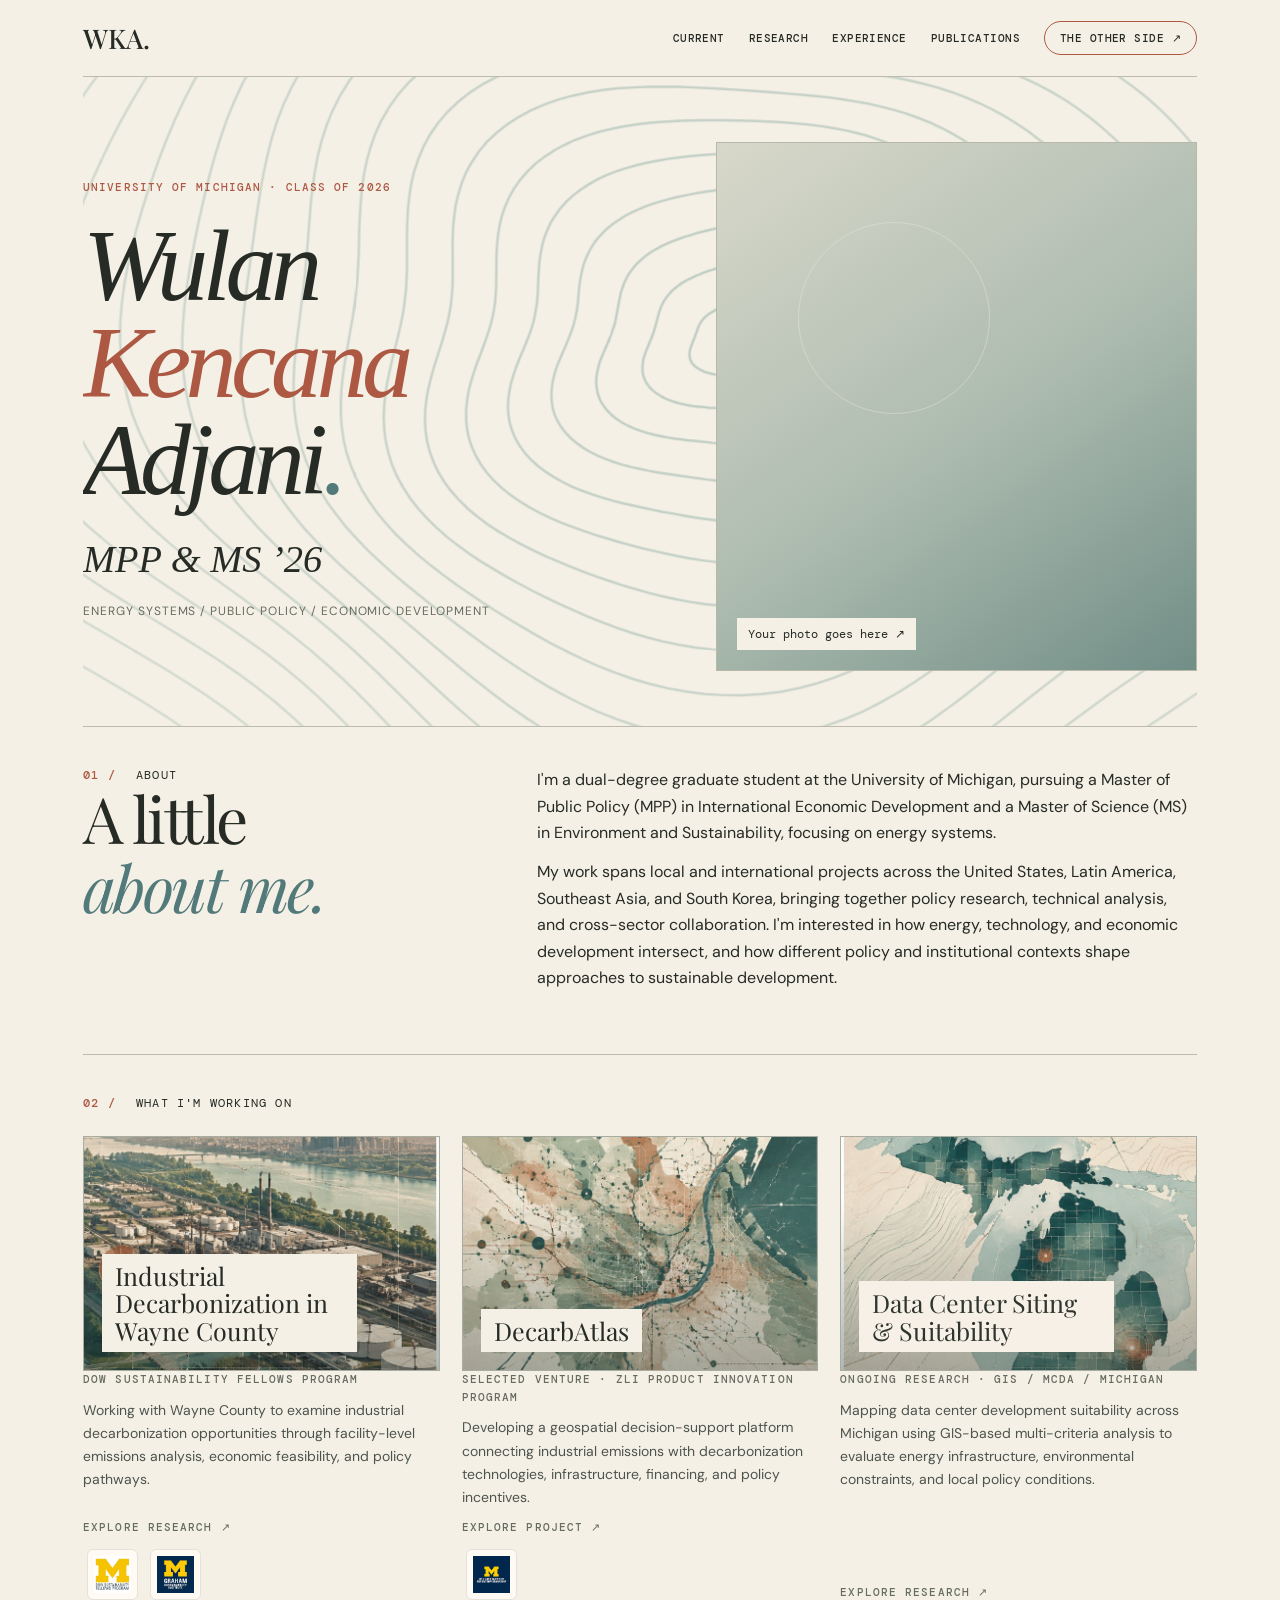
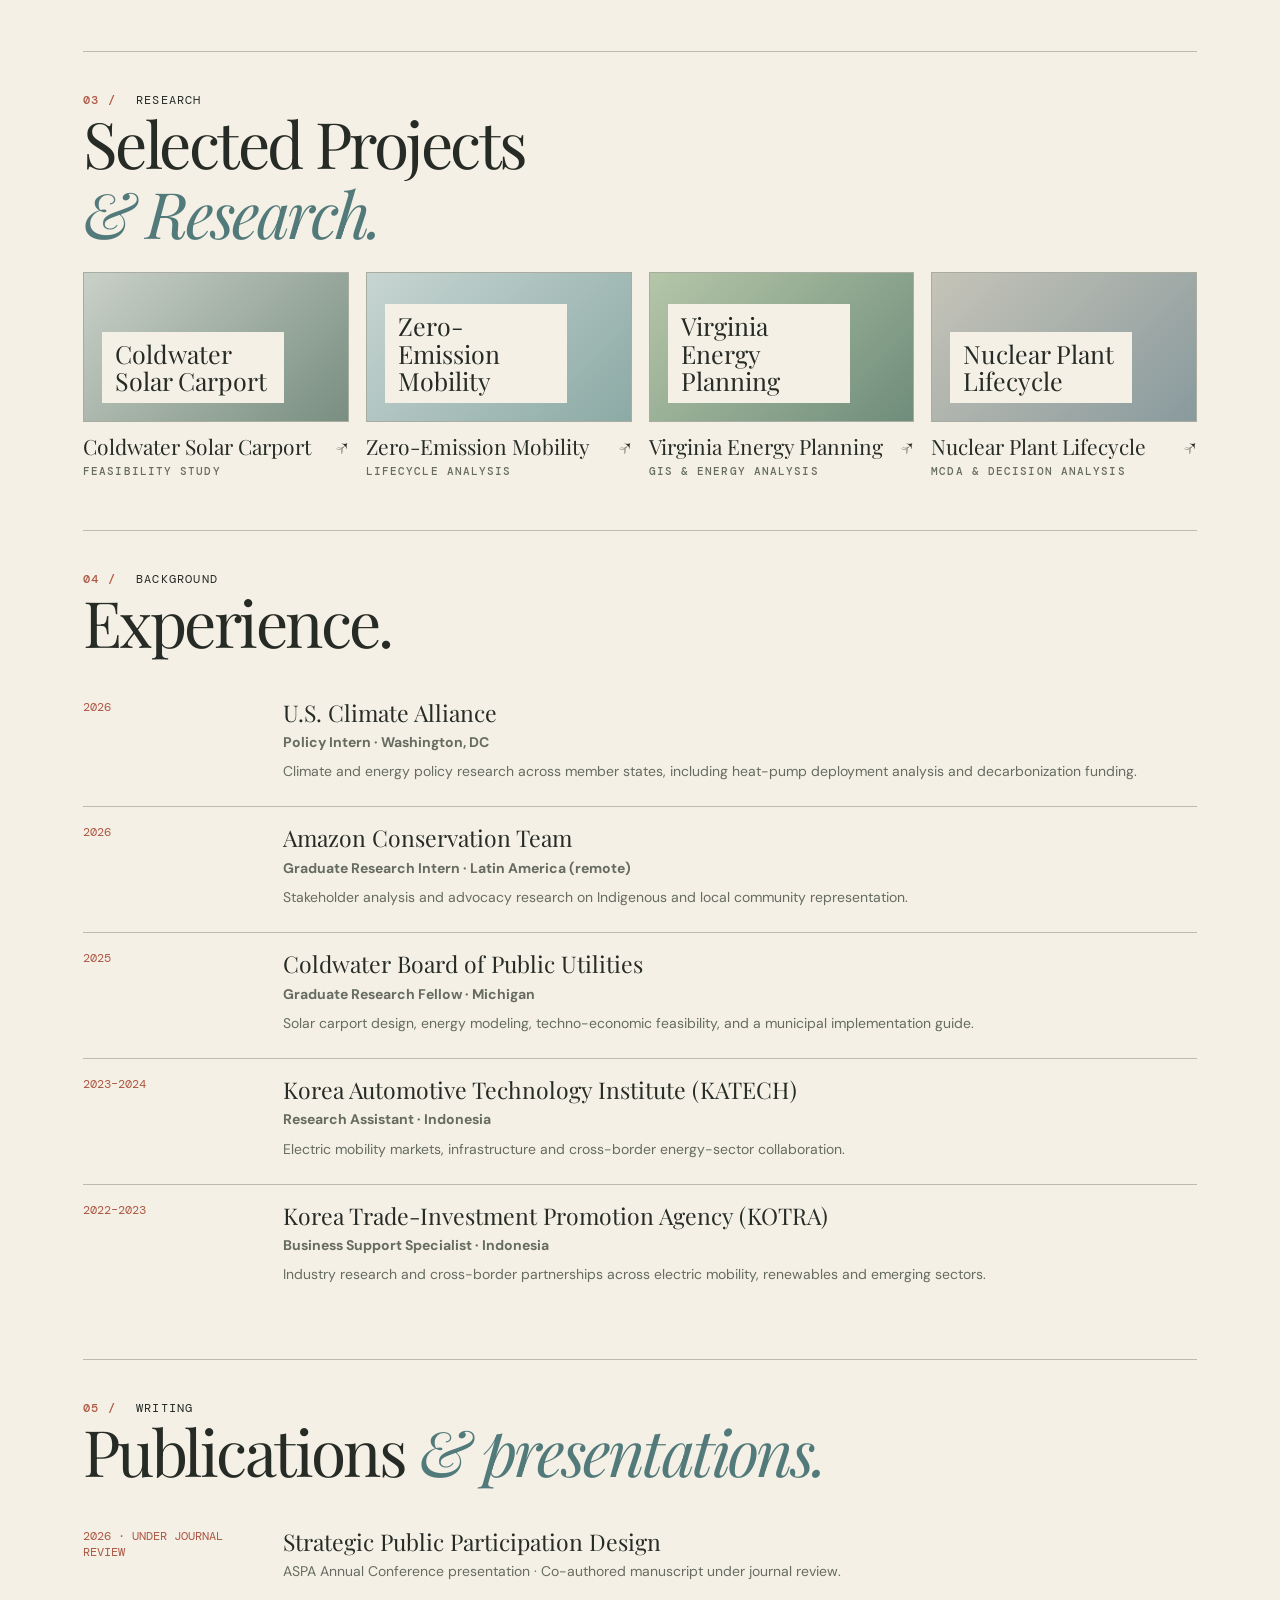
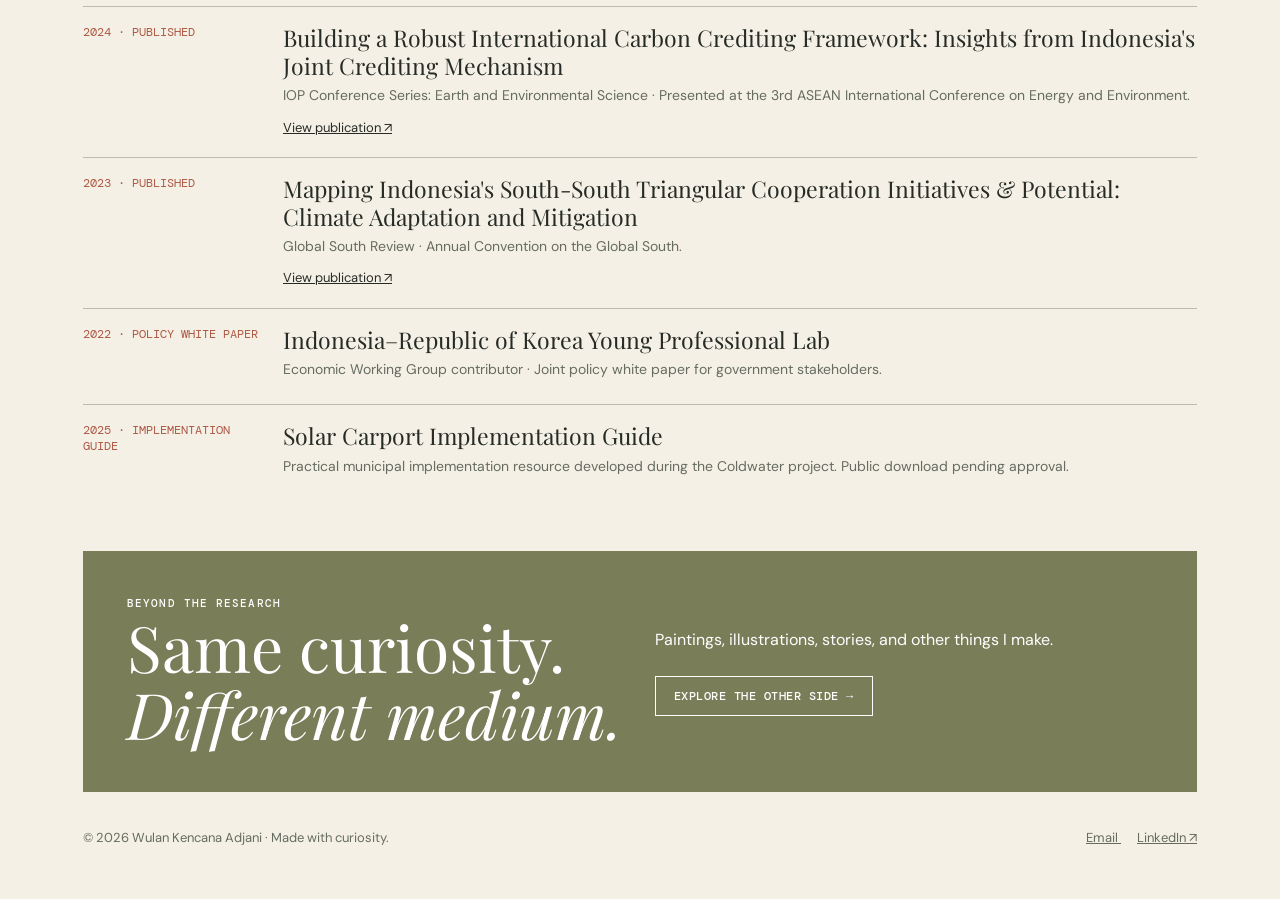
==== commit 2fd080bd: "Update index.html" ====
--- a/index.html
+++ b/index.html
@@ -1,36 +1,17 @@
 
 <!DOCTYPE html>
 <html lang="en">
-
 <head>
-  <meta charset="UTF-8">
+  <meta charset="utf-8">
   <meta name="viewport" content="width=device-width, initial-scale=1">
-
-  <meta name="description"
-    content="Wulan Kencana Adjani — public policy, energy systems, sustainability and economic development.">
-
-  <title>Wulan Kencana Adjani | Portfolio</title>
-
-  <!-- EXISTING WEBSITE STYLES -->
+  <meta name="description" content="Wulan Kencana Adjani — energy systems, public policy and economic development portfolio.">
+  <title>Home | Wulan Kencana Adjani</title>
+
   <link rel="stylesheet" href="assets/style.css">
   <link rel="stylesheet" href="assets/homepage.css">
 
-  <!--
-    IMPORTANT:
-    The old topographic.css is intentionally NOT loaded.
-    This page contains the replacement interactive effect.
-  -->
-
   <style>
-
-    /* ==============================================
-       GENERAL REFINEMENTS
-    ============================================== */
-
-    html {
-      scroll-behavior: smooth;
-    }
-
+    /* HERO TYPOGRAPHY */
     .hero h1.main-name {
       font-family: "Bodoni Moda", Georgia, serif;
       font-size: clamp(3.5rem, 7.5vw, 8rem);
@@ -40,7 +21,7 @@
       margin: 20px 0 25px;
     }
 
-    .hero .degree-line {
+    .hero .hero-name.degree-line {
       font-family: "Bodoni Moda", Georgia, serif;
       font-size: clamp(2rem, 3.5vw, 3.5rem);
       font-style: italic;
@@ -49,155 +30,27 @@
       margin: 0 0 20px;
     }
 
-    /* ==============================================
-       INTERACTIVE TOPOGRAPHIC HERO
-
-       Uses the existing:
-       assets/topographic-lines.svg
-
-       The SVG moves with the cursor.
-       JavaScript updates the transform directly.
-    ============================================== */
-
-    .hero {
-      position: relative !important;
-      isolation: isolate;
-      overflow: hidden !important;
-      min-height: 580px;
-    }
-
-    /*
-      Remove conflicting pseudo-element effects
-      from previously uploaded stylesheets.
-    */
-
-    .hero::before,
-    .hero::after {
-      content: none !important;
-      display: none !important;
-      animation: none !important;
-    }
-
-    /*
-      A real DOM layer, not a CSS pseudo-element.
-      It sits behind the hero content.
-    */
-
-    .topo-stage {
-      position: absolute !important;
-      inset: 0;
-      z-index: 0 !important;
-      overflow: hidden;
-      pointer-events: none;
-      user-select: none;
-      background: transparent;
-    }
-
-    .topo-image {
-      position: absolute;
-      top: -28%;
-      left: -22%;
-      width: 144%;
-      height: 156%;
-      object-fit: cover;
-      display: block;
-      opacity: .68;
-      max-width: none;
-      pointer-events: none;
-      user-select: none;
-      transform: translate3d(0, 0, 0);
-      will-change: transform;
-    }
-
-    /*
-      Light overlay keeps the text readable.
-    */
-
-    .topo-stage::after {
-      content: "";
-      position: absolute;
-      inset: 0;
-      pointer-events: none;
-
-      background: linear-gradient(
-        90deg,
-        rgba(249, 246, 239, .45) 0%,
-        rgba(249, 246, 239, .16) 55%,
-        rgba(249, 246, 239, .08) 100%
-      );
-    }
-
-    /*
-      Interactive light that follows the cursor.
-    */
-
-    .topo-glow {
-      position: absolute;
-      z-index: 1;
-      top: 0;
-      left: 0;
-      width: 320px;
-      height: 320px;
-      border-radius: 50%;
-
-      background: radial-gradient(
-        circle,
-        rgba(77, 132, 118, .16),
-        rgba(179, 102, 77, .06) 42%,
-        transparent 72%
-      );
-
-      opacity: 0;
-      pointer-events: none;
-      transform: translate3d(-500px, -500px, 0);
-      will-change: transform;
-    }
-
-    /*
-      Everything else in the hero stays above
-      the moving background.
-    */
-
-    .hero > :not(.topo-stage):not(.topo-glow) {
-      position: relative !important;
-      z-index: 2 !important;
-    }
-
-    /*
-      Make sure portrait and text remain clickable.
-    */
-
-    .hero a,
-    .hero button {
-      position: relative;
-      z-index: 3;
-    }
-
-    /* ==============================================
-       CURRENT PROJECTS — THREE COLUMNS
-    ============================================== */
-
+    /* CURRENT PROJECT CARDS */
     #current .cards {
       display: grid;
       grid-template-columns: repeat(3, minmax(0, 1fr));
-      gap: clamp(16px, 2vw, 28px);
+      gap: 22px;
       align-items: stretch;
     }
 
     #current .current-project-item {
+      min-width: 0;
       display: flex;
       flex-direction: column;
-      min-width: 0;
     }
 
     #current .current-project-item > .card {
       flex: 1;
       display: flex;
       flex-direction: column;
-      min-width: 0;
-    }
-
-    #current .card p {
+    }
+
+    #current .current-project-item > .card p {
       flex: 1;
     }
 
@@ -205,7 +58,7 @@
       position: relative;
       isolation: isolate;
       overflow: hidden;
-      min-height: 240px;
+      min-height: 230px;
     }
 
     #current .visual .project-cover {
@@ -222,317 +75,160 @@
       content: "";
       position: absolute;
       inset: 0;
+      background: linear-gradient(
+        180deg,
+        transparent 28%,
+        rgba(14, 35, 33, .32)
+      );
       z-index: -1;
       pointer-events: none;
-
-      background: linear-gradient(
-        180deg,
-        transparent 25%,
-        rgba(14, 35, 33, .38)
-      );
+    }
+
+    #current .card:hover .project-cover {
+      transform: scale(1.055);
     }
 
     #current .visual span {
       position: relative;
       z-index: 1;
-      display: inline-block;
-      max-width: calc(100% - 35px);
-      overflow-wrap: break-word;
-    }
-
-    #current .card:hover .project-cover {
-      transform: scale(1.055);
-    }
-
-    #current .card:focus-visible {
-      outline: 2px solid #b85e47;
-      outline-offset: 5px;
     }
 
     #current .visual.datacenter span {
       color: #2e342e !important;
       background: #f6f0e6;
-      padding: .38em .55em;
-    }
-
-    /* ==============================================
-       INSTITUTIONAL LOGOS
-    ============================================== */
-
-    .affiliation-strip {
+    }
+
+    /* INSTITUTIONAL AFFILIATIONS */
+    #current .affiliation-strip {
       display: flex;
+      flex-wrap: wrap;
       align-items: center;
-      flex-wrap: wrap;
-      gap: 10px;
+      gap: 12px;
       padding: 12px 4px 0;
       min-height: 65px;
     }
 
-    .affiliation-strip a {
+    #current .affiliation-strip a {
       display: flex;
       align-items: center;
       justify-content: center;
-      padding: 7px 10px;
-      min-height: 43px;
-      max-width: 48%;
-
+      padding: 6px;
       background: #fffaf3;
       border: 1px solid #e5e2da;
       border-radius: 6px;
-      transition: border-color .25s ease;
-    }
-
-    .affiliation-strip a:hover {
-      border-color: #b85e47;
-    }
-
-    .affiliation-strip img {
-      display: block;
+      min-height: 43px;
+      max-width: 48%;
+    }
+
+    #current .affiliation-strip img {
+      max-height: 37px;
       max-width: 100%;
-      max-height: 37px;
       width: auto;
       height: auto;
       object-fit: contain;
     }
 
-    /* ==============================================
-       DATA CENTER GUIDEBOOK REFERENCE
-    ============================================== */
-
-    .featured-reference {
-      display: grid;
-      grid-template-columns: 155px minmax(0, 1fr);
-      gap: 28px;
-      align-items: center;
-
-      margin-top: 44px;
-      padding: 24px;
-
-      background: #f4f0e8;
-      border: 1px solid #e4ded2;
-      border-radius: 12px;
-    }
-
-    /*
-      Styled publication thumbnail.
-      This is built directly into the HTML,
-      so it doesn't depend on another image upload.
-    */
-
-    .guide-cover {
-      display: flex;
-      flex-direction: column;
-      justify-content: space-between;
-      aspect-ratio: 3 / 4;
-      padding: 16px 13px;
-      box-sizing: border-box;
-
-      color: #f7f0e4;
-      background:
-        repeating-radial-gradient(
-          ellipse at 85% 80%,
-          transparent 0 13px,
-          rgba(210, 224, 212, .18) 14px 15px,
-          transparent 16px 27px
-        ),
-        linear-gradient(
-          145deg,
-          #244c49,
-          #52796f
-        );
-
-      border-radius: 4px;
-      box-shadow: 0 7px 20px rgba(26, 55, 49, .20);
-      text-decoration: none;
-      transition: transform .25s ease;
-    }
-
-    .guide-cover:hover {
-      transform: translateY(-4px);
-    }
-
-    .guide-cover-title {
-      font-family: "Bodoni Moda", Georgia, serif;
-      font-size: clamp(1rem, 1.7vw, 1.3rem);
-      line-height: 1.12;
-      font-weight: 600;
-    }
-
-    .guide-cover-bottom {
-      font-size: .65rem;
-      line-height: 1.4;
-      letter-spacing: .05em;
-      text-transform: uppercase;
-    }
-
-    .reference-copy h3 {
-      font-family: "Bodoni Moda", Georgia, serif;
-      font-size: clamp(1.35rem, 2.3vw, 1.9rem);
-      line-height: 1.18;
-      margin: 10px 0;
-    }
-
-    .reference-copy p {
-      line-height: 1.65;
-      margin: 0 0 14px;
-    }
-
-    .reference-link {
-      color: #a35440;
-      font-weight: 650;
-      text-decoration: underline;
-      text-underline-offset: 4px;
-    }
-
-    /* ==============================================
-       RESPONSIVE DESIGN
-    ============================================== */
+    /* INTERACTIVE TOPOGRAPHIC BACKGROUND */
+    .hero {
+      position: relative !important;
+      isolation: isolate;
+      overflow: hidden !important;
+      min-height: 540px;
+    }
+
+    .hero::before,
+    .hero::after {
+      content: none !important;
+      display: none !important;
+    }
+
+    .hero .topo-stage {
+      position: absolute !important;
+      inset: 0 !important;
+      z-index: 0 !important;
+      overflow: hidden;
+      pointer-events: none;
+    }
+
+    .hero .topo-stage img {
+      position: absolute;
+      left: -22%;
+      top: -30%;
+      width: 144%;
+      height: 160%;
+      max-width: none;
+      object-fit: cover;
+      opacity: .65;
+      will-change: transform;
+      pointer-events: none;
+    }
+
+    .hero > :not(.topo-stage) {
+      position: relative !important;
+      z-index: 2 !important;
+    }
 
     @media (max-width: 920px) {
-
       #current .cards {
         grid-template-columns: repeat(2, minmax(0, 1fr));
       }
-
-      .topo-image {
-        opacity: .48;
-      }
-
     }
 
     @media (max-width: 640px) {
-
-      .hero {
-        min-height: 500px;
-      }
-
-      .topo-image {
-        top: -15%;
-        left: -35%;
-        width: 170%;
-        height: 135%;
-        opacity: .36;
-      }
-
       #current .cards {
         grid-template-columns: 1fr;
       }
 
-      #current .visual {
-        min-height: 220px;
+      .hero .topo-stage img {
+        opacity: .38;
       }
-
-      .featured-reference {
-        grid-template-columns: 105px minmax(0, 1fr);
-        gap: 15px;
-        padding: 15px;
-      }
-
-      .reference-copy h3 {
-        font-size: 1.2rem;
-      }
-
-      .guide-cover {
-        padding: 10px;
-      }
-
-      .guide-cover-title {
-        font-size: .92rem;
-      }
-
-      .guide-cover-bottom {
-        font-size: .52rem;
-      }
-
-      .topo-glow {
-        display: none;
-      }
-
     }
 
     @media (prefers-reduced-motion: reduce) {
-
-      .topo-image {
-        will-change: auto;
-      }
-
-      .topo-glow {
-        display: none;
-      }
-
       #current .visual .project-cover {
         transition: none;
       }
 
-      html {
-        scroll-behavior: auto;
+      .hero .topo-stage img {
+        will-change: auto;
       }
-
-    }
-
+    }
   </style>
 </head>
 
 <body>
-
   <div class="wrap">
 
-    <!-- ============================================
-         NAVIGATION
-    ============================================= -->
-
+    <!-- NAVIGATION -->
     <header class="topbar">
-
-      <a class="logo" href="index.html">
-        WKA.
-      </a>
+      <a class="logo" href="index.html">WKA.</a>
 
       <nav class="nav" aria-label="Main navigation">
-
         <a href="#current">Current</a>
         <a href="#projects">Research</a>
         <a href="#experience">Experience</a>
         <a href="#publications">Publications</a>
-
         <a class="other-link" href="art.html">
           The other side ↗
         </a>
-
       </nav>
-
     </header>
 
     <main>
 
-      <!-- ==========================================
-           HERO WITH INTERACTIVE TOPOGRAPHY
-      =========================================== -->
-
+      <!-- HERO -->
       <section class="hero" id="home">
 
-        <!-- Real topographic layer -->
         <div class="topo-stage" aria-hidden="true">
-
           <img
-            class="topo-image"
-            id="topoImage"
+            id="topo-image"
             src="assets/topographic-lines.svg"
             alt=""
             draggable="false"
           >
-
-        </div>
-
-        <!-- Cursor-following glow -->
-        <div
-          class="topo-glow"
-          id="topoGlow"
-          aria-hidden="true"
-        ></div>
-
-        <!-- Hero text -->
-        <div class="hero-content">
-
+        </div>
+
+        <div>
           <div class="eyebrow">
             University of Michigan · Class of 2026
           </div>
@@ -543,7 +239,7 @@
             Adjani<span class="teal">.</span>
           </h1>
 
-          <p class="degree-line">
+          <p class="hero-name degree-line">
             <span class="rust">MPP</span>
             &amp;
             <span class="teal">MS ’26</span>
@@ -553,10 +249,8 @@
             Energy systems / Public policy /
             Economic development
           </p>
-
-        </div>
-
-        <!-- Portrait placeholder -->
+        </div>
+
         <div
           class="photo-placeholder"
           role="img"
@@ -567,14 +261,10 @@
 
       </section>
 
-      <!-- ==========================================
-           ABOUT
-      =========================================== -->
-
+      <!-- ABOUT -->
       <section class="section about" id="about">
 
         <div>
-
           <div class="section-label">
             <b>01 /</b> About
           </div>
@@ -583,75 +273,63 @@
             A little<br>
             <em>about me.</em>
           </h2>
-
         </div>
 
         <div>
-
           <p>
             I'm a dual-degree graduate student at the
             University of Michigan, pursuing a Master
             of Public Policy (MPP) in International
             Economic Development and a Master of
-            Science (MS) in Environment and Sustainability,
-            focusing on energy systems.
+            Science (MS) in Environment and
+            Sustainability, focusing on energy systems.
           </p>
 
           <p>
-            My work spans local and international projects
-            across the United States, Latin America,
-            Southeast Asia, and South Korea, bringing
-            together policy research, technical analysis,
-            and cross-sector collaboration. I'm interested
+            My work spans local and international
+            projects across the United States,
+            Latin America, Southeast Asia, and
+            South Korea, bringing together policy
+            research, technical analysis, and
+            cross-sector collaboration. I'm interested
             in how energy, technology, and economic
             development intersect, and how different
             policy and institutional contexts shape
             approaches to sustainable development.
           </p>
-
         </div>
 
       </section>
 
-      <!-- ==========================================
-           CURRENT PROJECTS
-      =========================================== -->
-
+      <!-- CURRENT PROJECTS -->
       <section class="section" id="current">
 
         <div class="section-head">
-
           <div class="section-label">
             <b>02 /</b> What I'm working on
           </div>
-
         </div>
 
         <div class="cards">
 
           <!-- WAYNE COUNTY -->
-
           <div class="current-project-item">
 
             <a
               class="card project-card"
               href="projects/wayne.html"
             >
-
               <div class="visual industry">
-
                 <img
                   class="project-cover"
                   src="assets/project asset/wayne county/wayne-county.jpg"
-                  alt="Industrial decarbonization concept illustration"
+                  alt="Industrial decarbonization illustration"
                   loading="lazy"
                 >
-
                 <span>
                   Industrial Decarbonization
                   in Wayne County
                 </span>
-
               </div>
 
               <div class="tag">
@@ -661,14 +339,14 @@
               <p>
                 Working with Wayne County to examine
                 industrial decarbonization opportunities
-                through facility-level emissions analysis,
-                economic feasibility, and policy pathways.
+                through facility-level emissions
+                analysis, economic feasibility,
+                and policy pathways.
               </p>
 
               <span class="tag">
                 Explore research ↗
               </span>
-
             </a>
 
             <div class="affiliation-strip">
@@ -679,13 +357,11 @@
                 rel="noopener noreferrer"
                 title="Dow Sustainability Fellows Program"
               >
-
                 <img
                   src="assets/project asset/wayne county/dow sustainability fellows program.jpeg"
-                  alt="Dow Sustainability Fellows Program"
+                  alt="Dow Sustainability Fellows"
                   loading="lazy"
                 >
-
               </a>
 
               <a
@@ -694,45 +370,36 @@
                 rel="noopener noreferrer"
                 title="Graham Sustainability Institute"
               >
-
                 <img
                   src="assets/project asset/wayne county/graham sustainability institute logo.jpeg"
                   alt="Graham Sustainability Institute"
                   loading="lazy"
                 >
-
               </a>
 
             </div>
-
           </div>
 
           <!-- DECARBATLAS -->
-
           <div class="current-project-item">
 
             <a
               class="card project-card"
               href="projects/decarbatlas.html"
             >
-
               <div class="visual atlas">
-
                 <img
                   class="project-cover"
                   src="assets/project asset/decarb atlas/decarbatlas.jpg"
-                  alt="Geospatial decarbonization concept illustration"
+                  alt="Geospatial decarbonization illustration"
                   loading="lazy"
                 >
 
-                <span>
-                  DecarbAtlas
-                </span>
-
+                <span>DecarbAtlas</span>
               </div>
 
               <div class="tag">
-                ZLI Product Innovation Program
+                Selected venture · ZLI Product Innovation Program
               </div>
 
               <p>
@@ -746,45 +413,37 @@
               <span class="tag">
                 Explore project ↗
               </span>
-
             </a>
 
             <div class="affiliation-strip">
-
               <a
                 href="https://zli.umich.edu/program/product-innovation-program/"
                 target="_blank"
                 rel="noopener noreferrer"
                 title="Zell Lurie Institute"
               >
-
                 <img
                   src="assets/project asset/decarb atlas/zell lurie institute logo.jpeg"
                   alt="Zell Lurie Institute"
                   loading="lazy"
                 >
-
               </a>
-
-            </div>
-
-          </div>
-
-          <!-- DATA CENTER -->
-
+            </div>
+
+          </div>
+
+          <!-- DATA CENTER MCDA -->
           <div class="current-project-item">
 
             <a
               class="card project-card"
               href="projects/data-center.html"
             >
-
               <div class="visual datacenter">
-
                 <img
                   class="project-cover"
                   src="assets/project asset/data center mcda/data-center.jpg"
-                  alt="Michigan data center suitability concept illustration"
+                  alt="Michigan data center suitability illustration"
                   loading="lazy"
                 >
 
@@ -792,7 +451,6 @@
                   Data Center Siting
                   &amp; Suitability
                 </span>
-
               </div>
 
               <div class="tag">
@@ -800,102 +458,29 @@
               </div>
 
               <p>
-                Mapping data center development suitability
-                across Michigan using GIS-based multi-criteria
-                analysis to evaluate energy infrastructure,
-                environmental constraints, and local
-                policy conditions.
+                Mapping data center development
+                suitability across Michigan using
+                GIS-based multi-criteria analysis
+                to evaluate energy infrastructure,
+                environmental constraints, and
+                local policy conditions.
               </p>
 
               <span class="tag">
                 Explore research ↗
               </span>
-
             </a>
 
           </div>
 
         </div>
-
-        <!-- ========================================
-             DATA CENTER GUIDEBOOK REFERENCE
-        ========================================= -->
-
-        <div class="featured-reference">
-
-          <a
-            class="guide-cover"
-            href="https://graham.umich.edu/product/michigan-data-centers-guide"
-            target="_blank"
-            rel="noopener noreferrer"
-            aria-label="View the official Michigan data centers guidebook"
-          >
-
-            <span class="guide-cover-title">
-              What Michigan
-              Local Governments
-              Should Know
-              About Data Centers
-            </span>
-
-            <span class="guide-cover-bottom">
-              February 2026<br>
-              Research Guide ↗
-            </span>
-
-          </a>
-
-          <div class="reference-copy">
-
-            <div class="section-label">
-              <b>RESEARCH REFERENCE /</b>
-              DATA CENTER SITING
-            </div>
-
-            <h3>
-              What Michigan Local Governments
-              Should Know About Data Centers
-            </h3>
-
-            <p>
-              University of Michigan Center for
-              EmPowering Communities · February 2026.
-              A guide to the environmental, economic,
-              and local policy considerations surrounding
-              data center development in Michigan.
-            </p>
-
-            <p>
-              Included as an external reference for
-              my ongoing GIS-MCDA research, rather
-              than as one of my own publications.
-            </p>
-
-            <a
-              class="reference-link"
-              href="https://graham.umich.edu/product/michigan-data-centers-guide"
-              target="_blank"
-              rel="noopener noreferrer"
-            >
-              Read the official guide ↗
-            </a>
-
-          </div>
-
-        </div>
-
       </section>
 
-      <!-- ==========================================
-           SELECTED PROJECTS
-      =========================================== -->
-
+      <!-- SELECTED PROJECTS -->
       <section class="section" id="projects">
 
         <div class="section-head">
-
           <div>
-
             <div class="section-label">
               <b>03 /</b> Research
             </div>
@@ -904,320 +489,216 @@
               Selected Projects<br>
               <em>&amp; Research.</em>
             </h2>
-
-          </div>
-
+          </div>
         </div>
 
         <div class="projects">
 
-          <a
-            class="card"
-            href="projects/coldwater.html"
-          >
-
+          <a class="card" href="projects/coldwater.html">
             <div class="visual solar">
               <span>Coldwater Solar Carport</span>
             </div>
-
             <h3>
               Coldwater Solar Carport
               <span class="arrow">↗</span>
             </h3>
-
-            <div class="tag">
-              Feasibility study
-            </div>
-
+            <div class="tag">Feasibility study</div>
           </a>
 
-          <a
-            class="card"
-            href="projects/mobility.html"
-          >
-
+          <a class="card" href="projects/mobility.html">
             <div class="visual bus">
               <span>Zero-Emission Mobility</span>
             </div>
-
             <h3>
               Zero-Emission Mobility
               <span class="arrow">↗</span>
             </h3>
-
-            <div class="tag">
-              Lifecycle analysis
-            </div>
-
+            <div class="tag">Lifecycle analysis</div>
           </a>
 
-          <a
-            class="card"
-            href="projects/virginia.html"
-          >
-
+          <a class="card" href="projects/virginia.html">
             <div class="visual virginia">
               <span>Virginia Energy Planning</span>
             </div>
-
             <h3>
               Virginia Energy Planning
               <span class="arrow">↗</span>
             </h3>
-
-            <div class="tag">
-              GIS &amp; energy analysis
-            </div>
-
+            <div class="tag">GIS &amp; energy analysis</div>
           </a>
 
-          <a
-            class="card"
-            href="projects/nuclear.html"
-          >
-
+          <a class="card" href="projects/nuclear.html">
             <div class="visual nuclear">
               <span>Nuclear Plant Lifecycle</span>
             </div>
-
             <h3>
               Nuclear Plant Lifecycle
               <span class="arrow">↗</span>
             </h3>
-
-            <div class="tag">
-              MCDA &amp; decision analysis
-            </div>
-
+            <div class="tag">MCDA &amp; decision analysis</div>
           </a>
 
         </div>
-
       </section>
 
-      <!-- ==========================================
-           EXPERIENCE
-      =========================================== -->
-
+      <!-- EXPERIENCE -->
       <section class="section" id="experience">
 
         <div class="section-head">
-
           <div>
-
             <div class="section-label">
               <b>04 /</b> Background
             </div>
-
             <h2>Experience.</h2>
-
-          </div>
-
+          </div>
         </div>
 
         <div class="timeline">
 
           <div class="entry">
-
             <span class="date">2026</span>
-
-            <div>
-
+            <div>
               <h3>U.S. Climate Alliance</h3>
-
               <p>
                 <strong>
                   Policy Intern · Washington, DC
                 </strong>
               </p>
-
               <p>
                 Climate and energy policy research
                 across member states, including
-                heat-pump deployment analysis and
-                decarbonization funding.
-              </p>
-
-            </div>
-
-          </div>
-
-          <div class="entry">
-
+                heat-pump deployment analysis
+                and decarbonization funding.
+              </p>
+            </div>
+          </div>
+
+          <div class="entry">
             <span class="date">2026</span>
-
-            <div>
-
+            <div>
               <h3>Amazon Conservation Team</h3>
-
               <p>
                 <strong>
                   Graduate Research Intern ·
                   Latin America (remote)
                 </strong>
               </p>
-
               <p>
                 Stakeholder analysis and advocacy
                 research on Indigenous and local
                 community representation.
               </p>
-
-            </div>
-
-          </div>
-
-          <div class="entry">
-
+            </div>
+          </div>
+
+          <div class="entry">
             <span class="date">2025</span>
-
-            <div>
-
+            <div>
               <h3>
                 Coldwater Board of Public Utilities
               </h3>
-
               <p>
                 <strong>
                   Graduate Research Fellow · Michigan
                 </strong>
               </p>
-
               <p>
                 Solar carport design, energy modeling,
                 techno-economic feasibility, and
                 a municipal implementation guide.
               </p>
-
-            </div>
-
-          </div>
-
-          <div class="entry">
-
+            </div>
+          </div>
+
+          <div class="entry">
             <span class="date">2023–2024</span>
-
-            <div>
-
+            <div>
               <h3>
                 Korea Automotive Technology Institute
                 (KATECH)
               </h3>
-
               <p>
                 <strong>
                   Research Assistant · Indonesia
                 </strong>
               </p>
-
               <p>
                 Electric mobility markets,
                 infrastructure and cross-border
                 energy-sector collaboration.
               </p>
-
-            </div>
-
-          </div>
-
-          <div class="entry">
-
+            </div>
+          </div>
+
+          <div class="entry">
             <span class="date">2022–2023</span>
-
-            <div>
-
+            <div>
               <h3>
-                Korea Trade-Investment Promotion
-                Agency (KOTRA)
+                Korea Trade-Investment Promotion Agency
+                (KOTRA)
               </h3>
-
               <p>
                 <strong>
                   Business Support Specialist · Indonesia
                 </strong>
               </p>
-
               <p>
                 Industry research and cross-border
                 partnerships across electric mobility,
                 renewables and emerging sectors.
               </p>
-
-            </div>
-
-          </div>
-
-        </div>
-
+            </div>
+          </div>
+
+        </div>
       </section>
 
-      <!-- ==========================================
-           PUBLICATIONS
-      =========================================== -->
-
+      <!-- PUBLICATIONS -->
       <section class="section" id="publications">
 
         <div class="section-head">
-
           <div>
-
             <div class="section-label">
               <b>05 /</b> Writing
             </div>
-
             <h2>
               Publications
               <em>&amp; presentations.</em>
             </h2>
-
-          </div>
-
+          </div>
         </div>
 
         <div class="publications">
 
           <div class="entry">
-
             <span class="date">
               2026 · UNDER JOURNAL REVIEW
             </span>
-
-            <div>
-
+            <div>
               <h3>
                 Strategic Public Participation Design
               </h3>
-
               <p>
                 ASPA Annual Conference presentation ·
                 Co-authored manuscript under journal review.
               </p>
-
-            </div>
-
-          </div>
-
-          <div class="entry">
-
-            <span class="date">
-              2024 · PUBLISHED
-            </span>
-
-            <div>
-
+            </div>
+          </div>
+
+          <div class="entry">
+            <span class="date">2024 · PUBLISHED</span>
+            <div>
               <h3>
                 Building a Robust International Carbon
                 Crediting Framework: Insights from
                 Indonesia's Joint Crediting Mechanism
               </h3>
-
-              <p>
-                IOP Conference Series:
-                Earth and Environmental Science ·
-                Presented at the 3rd ASEAN International
-                Conference on Energy and Environment.
-              </p>
-
+              <p>
+                IOP Conference Series: Earth and
+                Environmental Science · Presented at
+                the 3rd ASEAN International Conference
+                on Energy and Environment.
+              </p>
               <a
                 href="https://doi.org/10.1088/1755-1315/1395/1/012030"
                 target="_blank"
@@ -1225,31 +706,22 @@
               >
                 View publication ↗
               </a>
-
-            </div>
-
-          </div>
-
-          <div class="entry">
-
-            <span class="date">
-              2023 · PUBLISHED
-            </span>
-
-            <div>
-
+            </div>
+          </div>
+
+          <div class="entry">
+            <span class="date">2023 · PUBLISHED</span>
+            <div>
               <h3>
                 Mapping Indonesia's South-South
                 Triangular Cooperation Initiatives
                 &amp; Potential: Climate Adaptation
                 and Mitigation
               </h3>
-
-              <p>
-                Global South Review ·
-                Annual Convention on the Global South.
-              </p>
-
+              <p>
+                Global South Review · Annual Convention
+                on the Global South.
+              </p>
               <a
                 href="https://doi.org/10.22146/globalsouth.91042"
                 target="_blank"
@@ -1257,110 +729,79 @@
               >
                 View publication ↗
               </a>
-
-            </div>
-
-          </div>
-
-          <div class="entry">
-
+            </div>
+          </div>
+
+          <div class="entry">
             <span class="date">
               2022 · POLICY WHITE PAPER
             </span>
-
-            <div>
-
+            <div>
               <h3>
                 Indonesia–Republic of Korea
                 Young Professional Lab
               </h3>
-
               <p>
                 Economic Working Group contributor ·
                 Joint policy white paper for
                 government stakeholders.
               </p>
-
-            </div>
-
-          </div>
-
-          <div class="entry">
-
+            </div>
+          </div>
+
+          <div class="entry">
             <span class="date">
               2025 · IMPLEMENTATION GUIDE
             </span>
-
-            <div>
-
+            <div>
               <h3>
                 Solar Carport Implementation Guide
               </h3>
-
               <p>
                 Practical municipal implementation
                 resource developed during the
                 Coldwater project.
                 Public download pending approval.
               </p>
-
-            </div>
-
-          </div>
-
-        </div>
-
+            </div>
+          </div>
+
+        </div>
       </section>
 
-      <!-- ==========================================
-           ART SECTION
-      =========================================== -->
-
+      <!-- ART -->
       <section class="art-cta">
 
         <div>
-
-          <div class="tag">
-            Beyond the research
-          </div>
-
+          <div class="tag">Beyond the research</div>
           <h2>
             Same curiosity.<br>
             <em>Different medium.</em>
           </h2>
-
         </div>
 
         <div>
-
           <p>
             Paintings, illustrations, stories,
             and other things I make.
           </p>
-
           <a class="button" href="art.html">
             Explore the other side →
           </a>
-
         </div>
 
       </section>
 
     </main>
 
-    <!-- ============================================
-         FOOTER
-    ============================================= -->
-
+    <!-- FOOTER -->
     <footer>
-
       <span>
         © 2026 Wulan Kencana Adjani ·
         Made with curiosity.
       </span>
 
       <span>
-
         <a href="mailto:Wulanka@umich.edu">
           Email
         </a>
@@ -1372,267 +813,73 @@
         >
           LinkedIn ↗
         </a>
-
       </span>
-
     </footer>
 
   </div>
 
-  <!-- ==============================================
-       INTERACTIVE TOPOGRAPHY JAVASCRIPT
-
-       This script:
-       1. Tracks the cursor across the hero.
-       2. Moves the actual SVG layer.
-       3. Smoothly interpolates the position.
-       4. Adds subtle ambient motion.
-       5. Returns to center when the cursor leaves.
-  ============================================== -->
-
+  <!-- INTERACTIVE TOPOGRAPHY SCRIPT -->
   <script>
-    (function () {
-      "use strict";
-
-      function initTopography() {
-
-        const hero = document.querySelector(".hero");
-        const image = document.getElementById("topoImage");
-        const glow = document.getElementById("topoGlow");
-
-        if (!hero || !image || !glow) {
-          console.warn(
-            "Interactive topography elements not found."
-          );
-          return;
+    (() => {
+      const hero = document.querySelector(".hero");
+      const img = document.getElementById("topo-image");
+
+      if (!hero || !img) return;
+
+      const reduced = window.matchMedia(
+        "(prefers-reduced-motion: reduce)"
+      );
+
+      let targetX = 0;
+      let targetY = 0;
+      let currentX = 0;
+      let currentY = 0;
+
+      hero.addEventListener(
+        "pointermove",
+        (event) => {
+          if (event.pointerType === "touch") return;
+
+          const rect = hero.getBoundingClientRect();
+
+          const relativeX =
+            (event.clientX - rect.left) / rect.width - 0.5;
+
+          const relativeY =
+            (event.clientY - rect.top) / rect.height - 0.5;
+
+          targetX = relativeX * 170;
+          targetY = relativeY * 115;
+        },
+        { passive: true }
+      );
+
+      hero.addEventListener("pointerleave", () => {
+        targetX = 0;
+        targetY = 0;
+      });
+
+      function animate(time) {
+        if (!reduced.matches) {
+          currentX += (targetX - currentX) * 0.075;
+          currentY += (targetY - currentY) * 0.075;
+
+          const ambientX = Math.sin(time * 0.0003) * 10;
+          const ambientY = Math.cos(time * 0.00025) * 8;
+
+          img.style.transform = `translate3d(
+            ${currentX + ambientX}px,
+            ${currentY + ambientY}px,
+            0
+          )`;
+        } else {
+          img.style.transform = "none";
         }
 
-        image.addEventListener("error", function () {
-          console.error(
-            "Topographic SVG failed to load:",
-            image.src
-          );
-        });
-
-        const reducedMotion = window.matchMedia(
-          "(prefers-reduced-motion: reduce)"
-        );
-
-        const finePointer = window.matchMedia(
-          "(hover: hover) and (pointer: fine)"
-        );
-
-        // Current position
-        let currentX = 0;
-        let currentY = 0;
-
-        // Desired position
-        let targetX = 0;
-        let targetY = 0;
-
-        // Cursor glow
-        let glowX = -500;
-        let glowY = -500;
-
-        let targetGlowX = -500;
-        let targetGlowY = -500;
-
-        let isHovering = false;
-        let frameId = null;
-        let lastTime = 0;
-
-        /*
-          Mouse interaction:
-          The pattern moves in response to the
-          pointer's position inside the hero.
-        */
-
-        function onPointerMove(event) {
-
-          if (
-            event.pointerType === "touch" ||
-            reducedMotion.matches ||
-            !finePointer.matches
-          ) {
-            return;
-          }
-
-          const rect = hero.getBoundingClientRect();
-
-          const normalizedX =
-            (event.clientX - rect.left) /
-            rect.width - 0.5;
-
-          const normalizedY =
-            (event.clientY - rect.top) /
-            rect.height - 0.5;
-
-          /*
-            Stronger displacement makes the
-            interaction visibly noticeable.
-          */
-
-          targetX = normalizedX * 150;
-          targetY = normalizedY * 105;
-
-          targetGlowX =
-            event.clientX - rect.left - 160;
-
-          targetGlowY =
-            event.clientY - rect.top - 160;
-
-          isHovering = true;
-        }
-
-        function onPointerLeave() {
-
-          targetX = 0;
-          targetY = 0;
-
-          isHovering = false;
-          glow.style.opacity = "0";
-        }
-
-        hero.addEventListener(
-          "pointermove",
-          onPointerMove,
-          { passive: true }
-        );
-
-        hero.addEventListener(
-          "pointerleave",
-          onPointerLeave
-        );
-
-        /*
-          Animation loop.
-          Smoothly follows the pointer and adds
-          slow independent background movement.
-        */
-
-        function animate(time) {
-
-          if (reducedMotion.matches) {
-            frameId = null;
-            image.style.transform = "none";
-            glow.style.opacity = "0";
-            return;
-          }
-
-          const dt = lastTime
-            ? Math.min((time - lastTime) / 1000, .05)
-            : 1 / 60;
-
-          lastTime = time;
-
-          /*
-            Time-independent smoothing keeps
-            motion consistent across refresh rates.
-          */
-
-          const ease = 1 - Math.exp(-6 * dt);
-
-          currentX += (targetX - currentX) * ease;
-          currentY += (targetY - currentY) * ease;
-
-          const seconds = time / 1000;
-
-          const ambientX =
-            Math.sin(seconds * .34) * 11;
-
-          const ambientY =
-            Math.cos(seconds * .28) * 9;
-
-          const finalX = currentX + ambientX;
-          const finalY = currentY + ambientY;
-
-          image.style.transform =
-            "translate3d(" +
-            finalX.toFixed(2) + "px, " +
-            finalY.toFixed(2) + "px, 0)";
-
-          /*
-            Cursor-following glow.
-          */
-
-          glowX +=
-            (targetGlowX - glowX) * ease;
-
-          glowY +=
-            (targetGlowY - glowY) * ease;
-
-          glow.style.transform =
-            "translate3d(" +
-            glowX.toFixed(2) + "px, " +
-            glowY.toFixed(2) + "px, 0)";
-
-          glow.style.opacity =
-            isHovering && finePointer.matches
-              ? "1"
-              : "0";
-
-          frameId = requestAnimationFrame(animate);
-        }
-
-        function startAnimation() {
-
-          if (
-            reducedMotion.matches ||
-            frameId !== null
-          ) {
-            return;
-          }
-
-          lastTime = 0;
-          frameId = requestAnimationFrame(animate);
-        }
-
-        function stopAnimation() {
-
-          if (frameId !== null) {
-            cancelAnimationFrame(frameId);
-            frameId = null;
-          }
-
-          image.style.transform = "none";
-          glow.style.opacity = "0";
-        }
-
-        reducedMotion.addEventListener(
-          "change",
-          function () {
-
-            if (reducedMotion.matches) {
-              stopAnimation();
-            } else {
-              startAnimation();
-            }
-
-          }
-        );
-
-        /*
-          Start immediately when the page loads.
-        */
-
-        startAnimation();
-
+        requestAnimationFrame(animate);
       }
 
-      if (document.readyState === "loading") {
-
-        document.addEventListener(
-          "DOMContentLoaded",
-          initTopography,
-          { once: true }
-        );
-
-      } else {
-
-        initTopography();
-
-      }
-
+      requestAnimationFrame(animate);
     })();
   </script>
 
